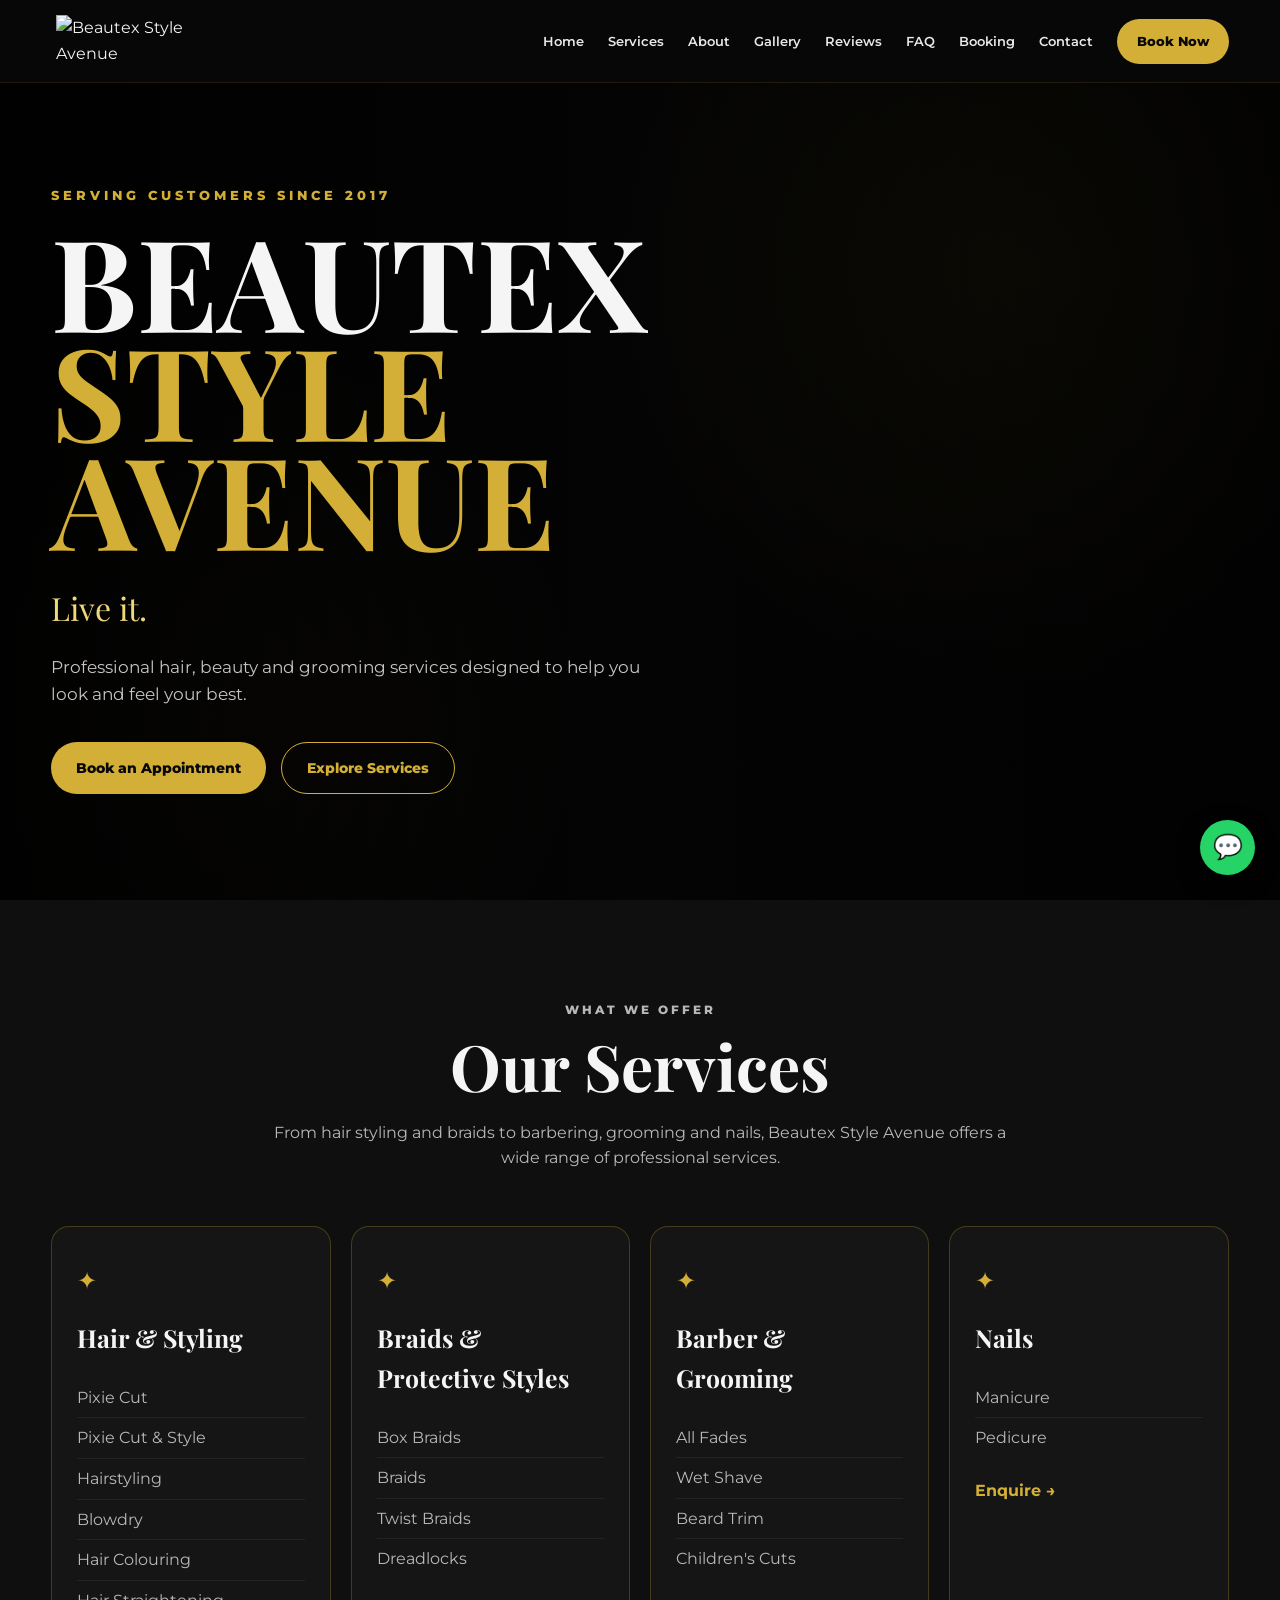
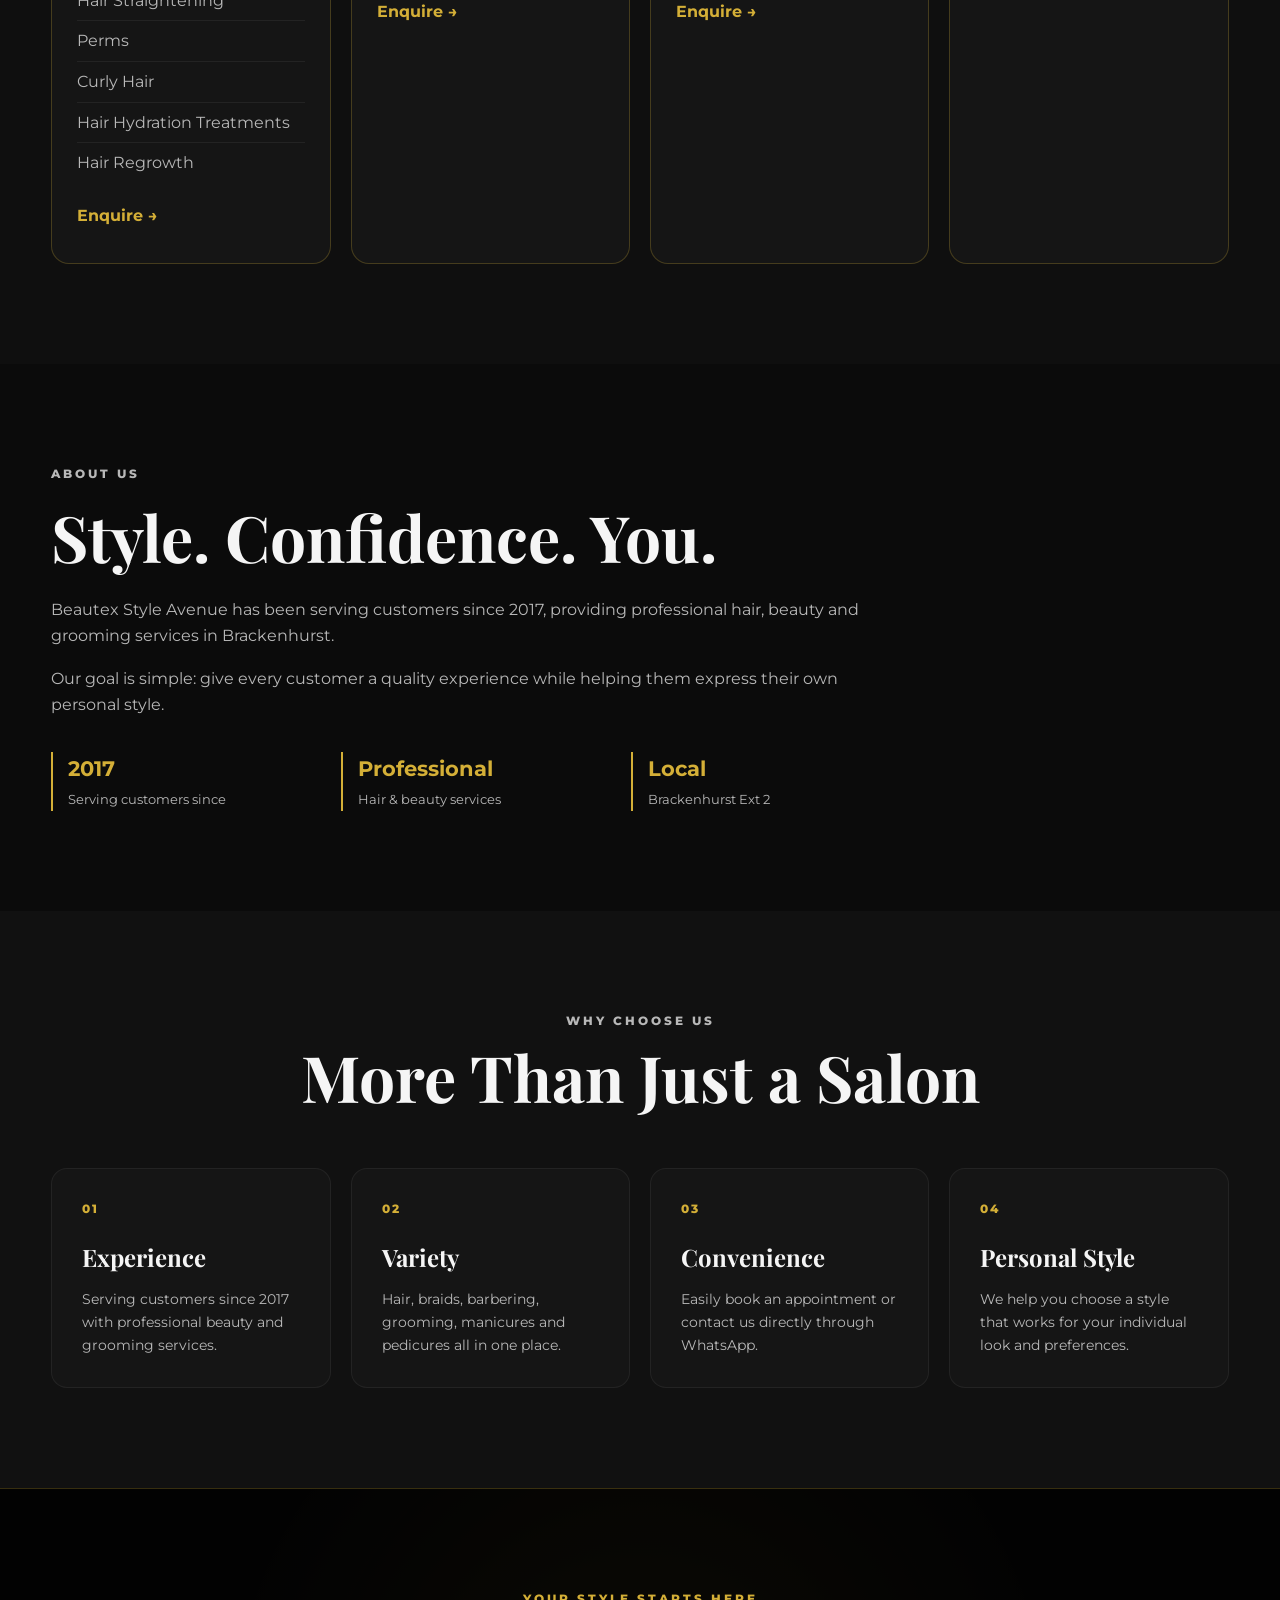
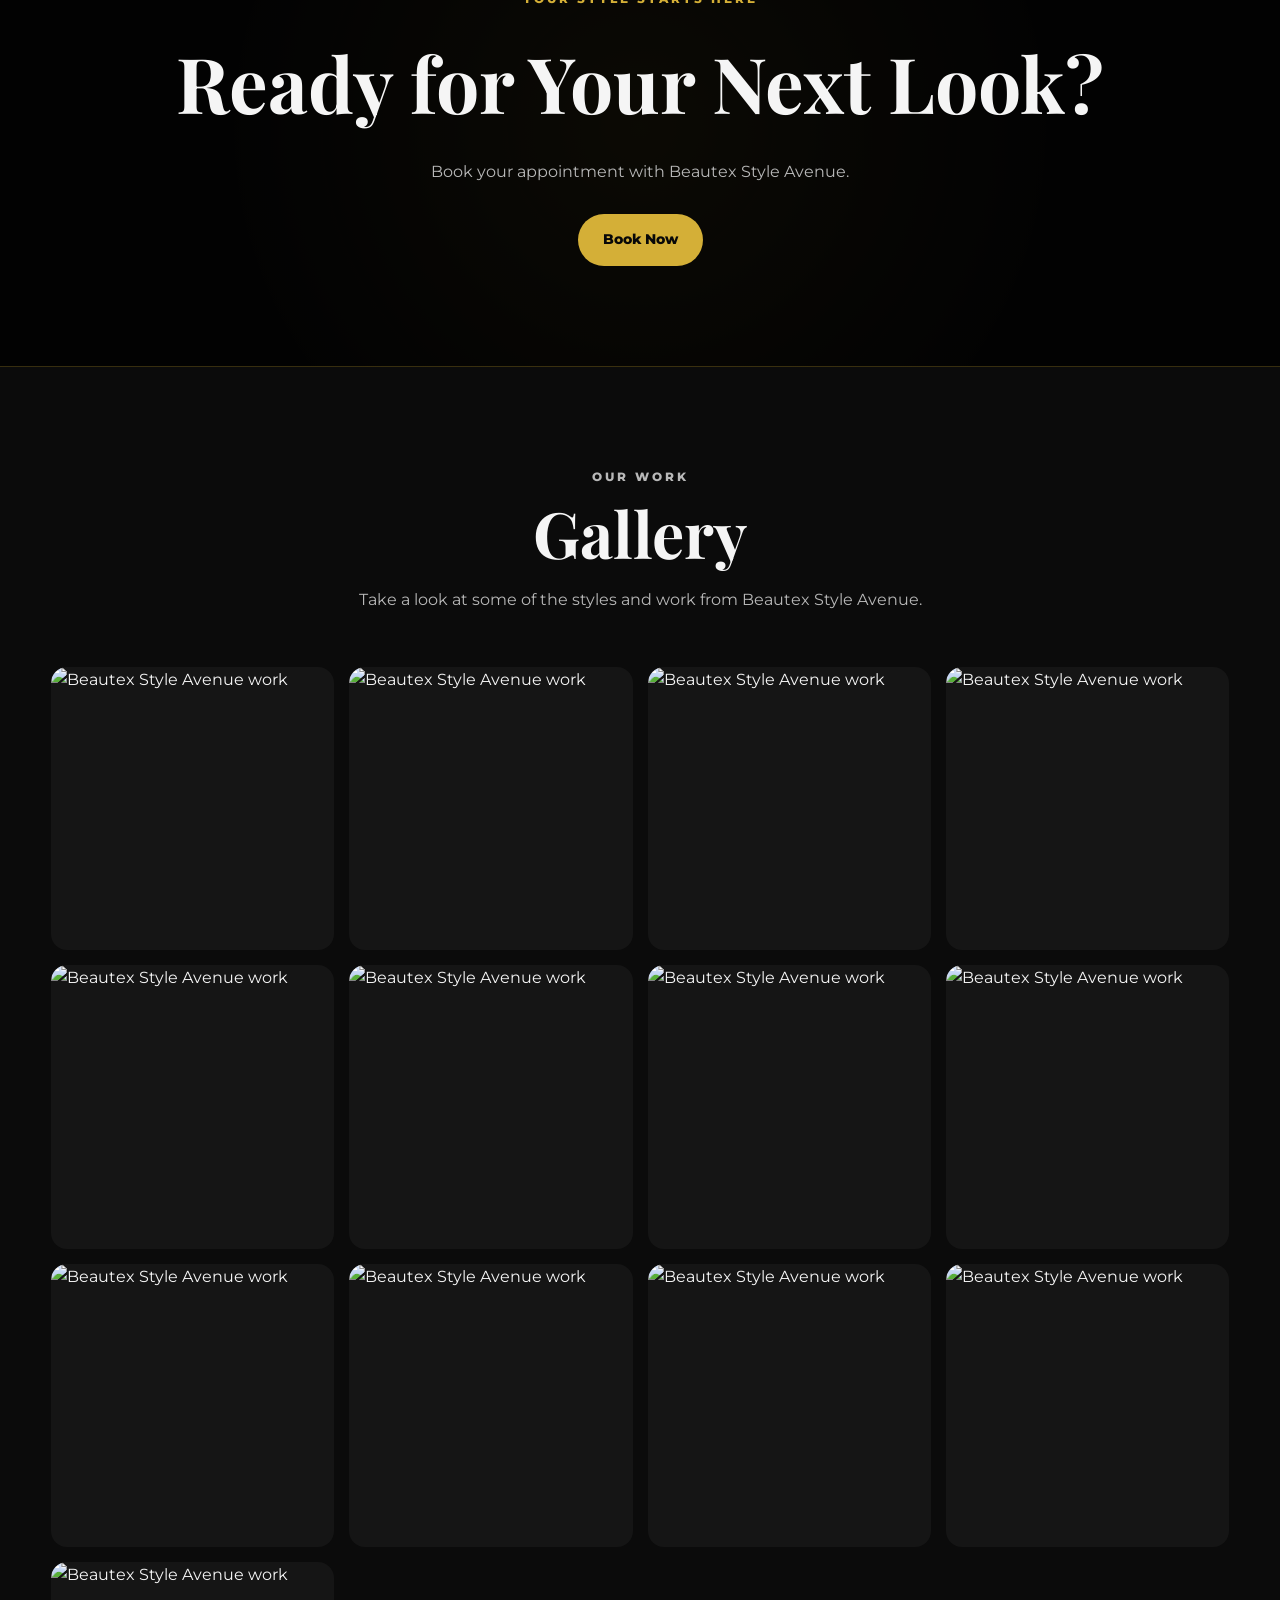
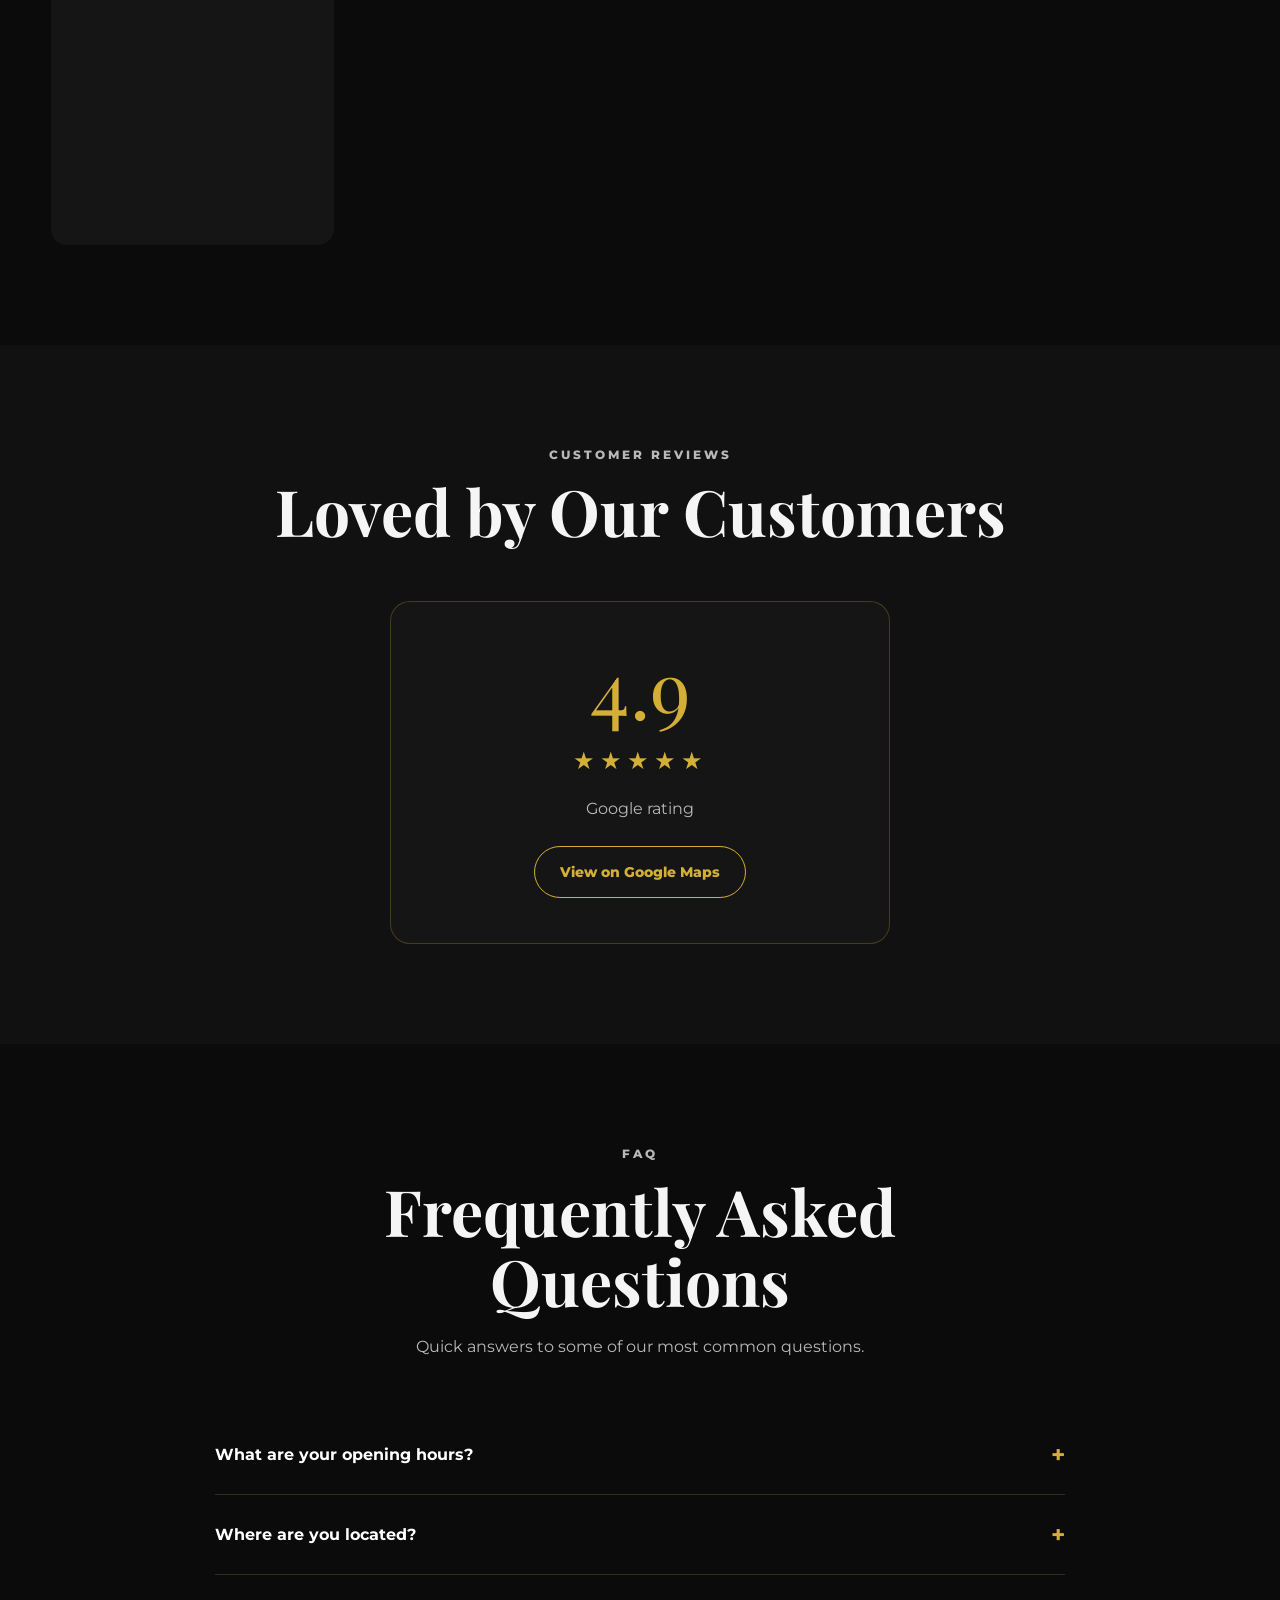
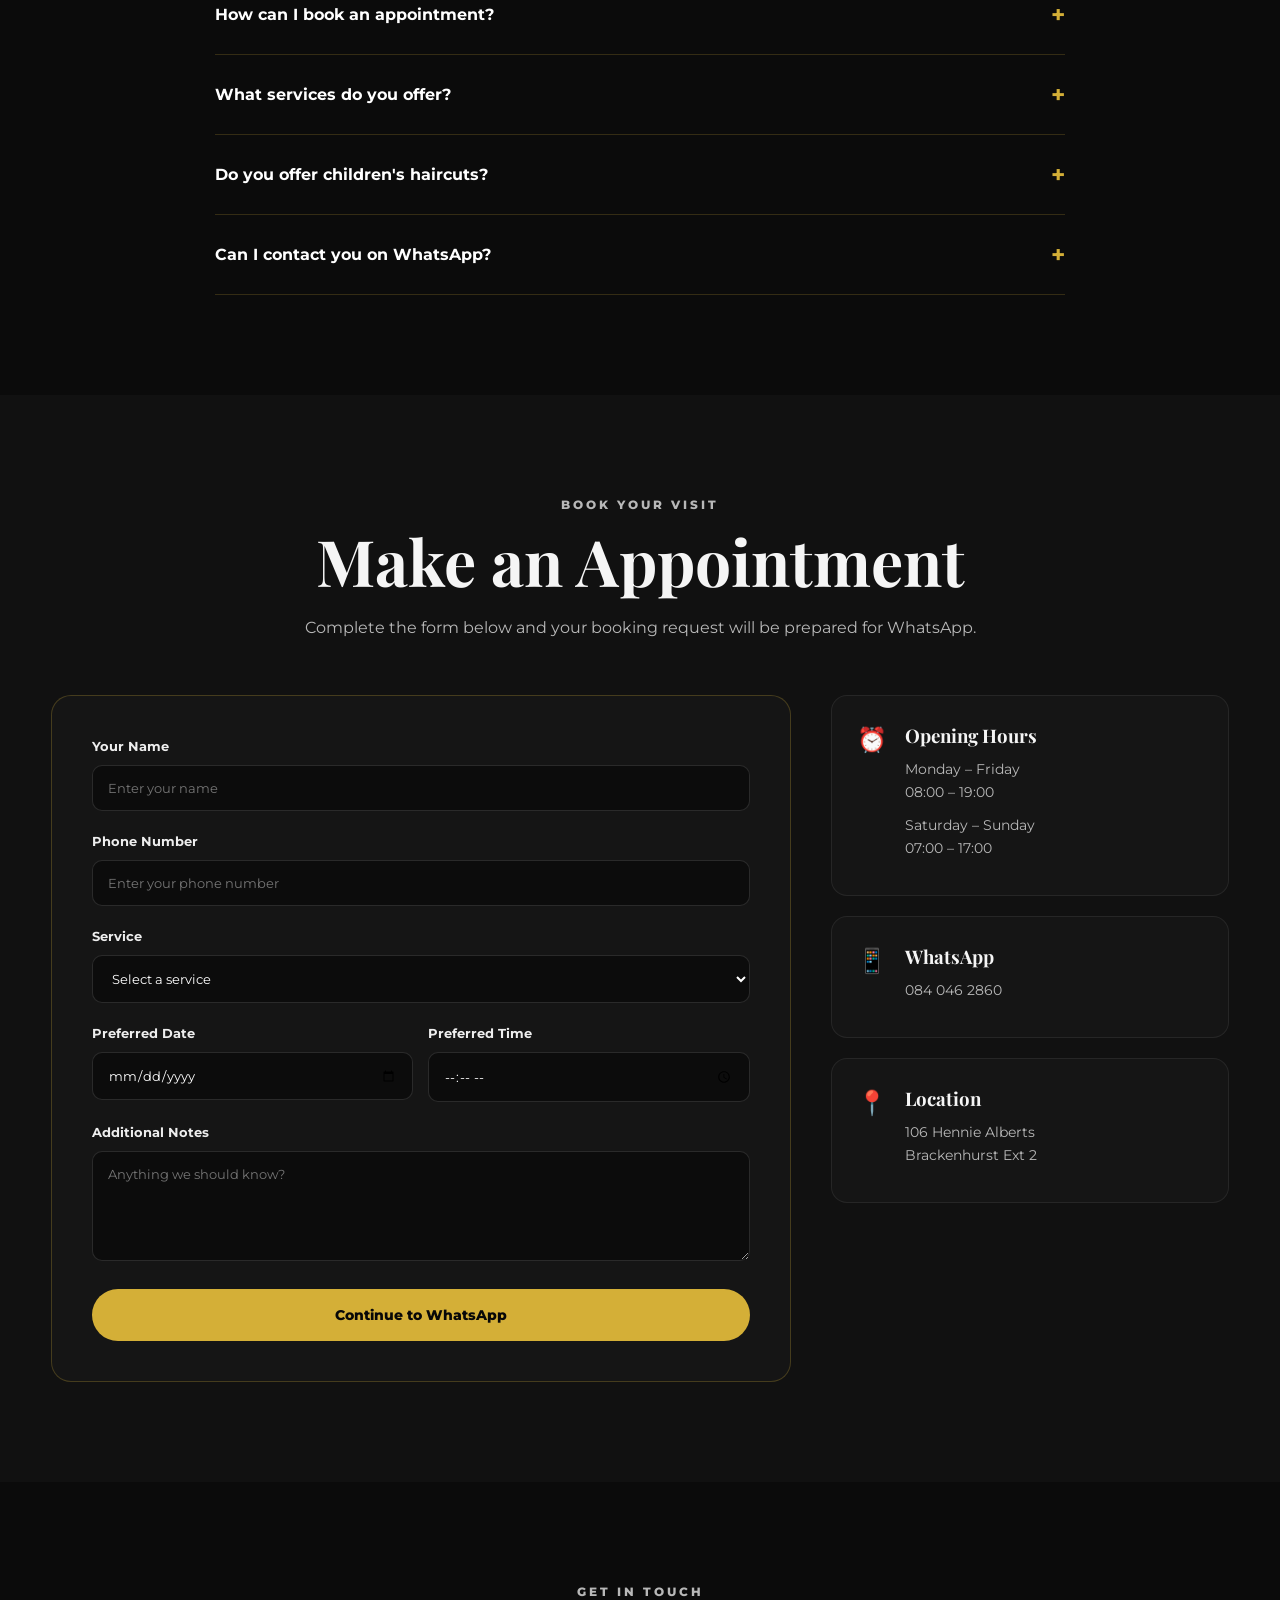
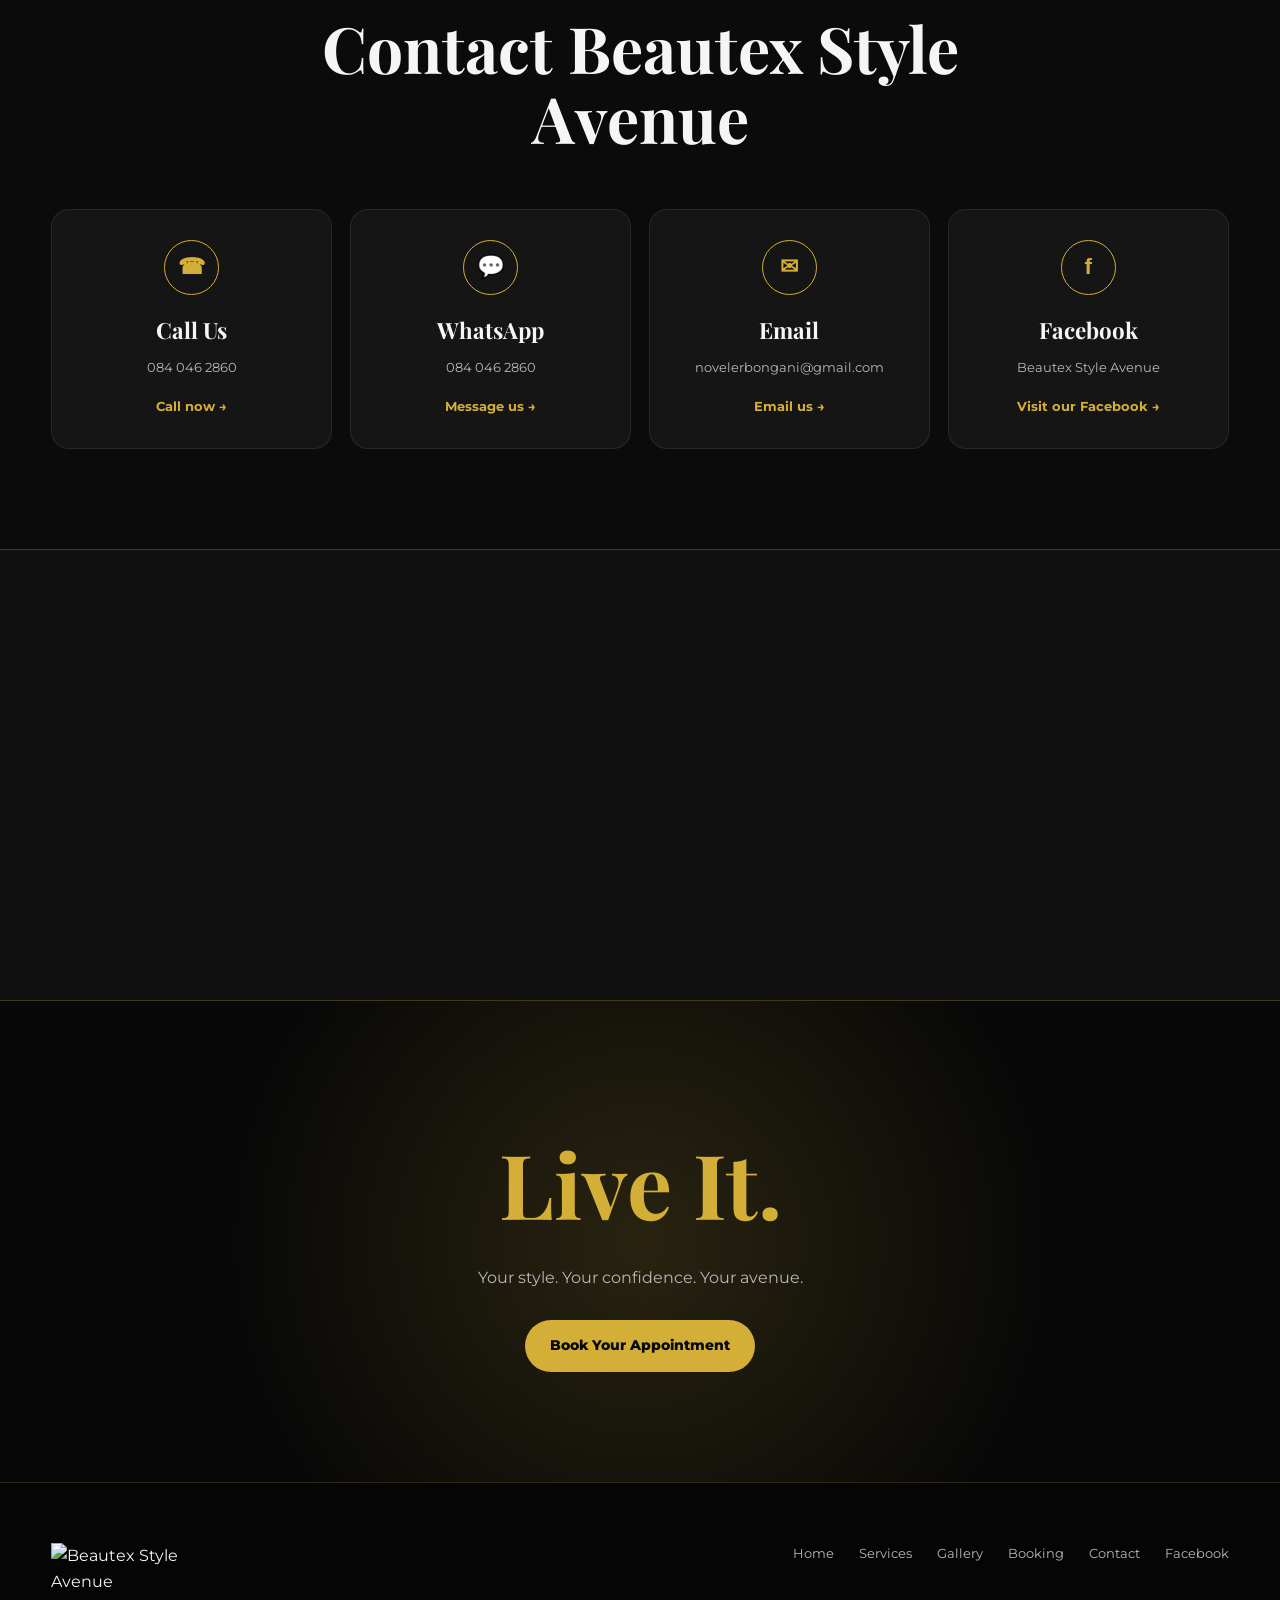
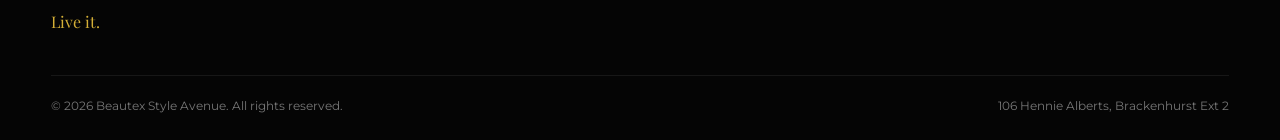
==== index.html @ 73345b30 "Add files via upload" ====
<!DOCTYPE html>
<html lang="en">
<head>
    <meta charset="UTF-8">

    <meta
        name="viewport"
        content="width=device-width, initial-scale=1.0"
    >

    <title>Beautex Style Avenue | Hair, Beauty & Grooming in Brackenhurst</title>

    <meta
        name="description"
        content="Beautex Style Avenue in Brackenhurst Ext 2. Professional hair, beauty and grooming services. Serving customers since 2017."
    >

    <meta
        name="keywords"
        content="Beautex Style Avenue, hair salon Brackenhurst, barber Brackenhurst, hair styling, braids, fades, manicure, pedicure"
    >

    <meta name="author" content="Beautex Style Avenue">
    <meta name="robots" content="index, follow">
    <meta name="theme-color" content="#0b0b0b">

    <!-- Open Graph -->
    <meta property="og:title" content="Beautex Style Avenue">
    <meta
        property="og:description"
        content="Hair, beauty and grooming services in Brackenhurst Ext 2."
    >
    <meta property="og:type" content="website">

    <!-- Favicon -->
    <link
        rel="icon"
        type="image/png"
        href="images/beautexstyleavenue.png"
    >

    <!-- Google Fonts -->
    <link rel="preconnect" href="https://fonts.googleapis.com">
    <link rel="preconnect" href="https://fonts.gstatic.com" crossorigin>

    <link
        href="https://fonts.googleapis.com/css2?family=Montserrat:wght@400;500;600;700;800&family=Playfair+Display:wght@500;600;700&display=swap"
        rel="stylesheet"
    >

    <!-- CSS -->
    <link rel="stylesheet" href="style.css">

    <!-- Business Schema -->
    <script type="application/ld+json">
    {
        "@context": "https://schema.org",
        "@type": "BeautySalon",
        "name": "Beautex Style Avenue",
        "description": "Professional hair, beauty and grooming services.",
        "slogan": "Live it",
        "telephone": "+27840462860",
        "email": "novelerbongani@gmail.com",
        "foundingDate": "2017",
        "address": {
            "@type": "PostalAddress",
            "streetAddress": "106 Hennie Alberts, Brackenhurst Ext 2",
            "addressLocality": "Alberton",
            "addressCountry": "ZA"
        },
        "openingHoursSpecification": [
            {
                "@type": "OpeningHoursSpecification",
                "dayOfWeek": [
                    "Monday",
                    "Tuesday",
                    "Wednesday",
                    "Thursday",
                    "Friday"
                ],
                "opens": "08:00",
                "closes": "19:00"
            },
            {
                "@type": "OpeningHoursSpecification",
                "dayOfWeek": [
                    "Saturday",
                    "Sunday"
                ],
                "opens": "07:00",
                "closes": "17:00"
            }
        ]
    }
    </script>
</head>

<body>

    <!-- ================= HEADER ================= -->

    <header class="header">

        <div class="container nav-container">

            <a href="#home" class="logo">
                <img
                    src="images/beautexstyleavenue.png"
                    alt="Beautex Style Avenue"
                >
            </a>

            <button
                class="menu-toggle"
                id="menuToggle"
                aria-label="Open navigation menu"
            >
                ☰
            </button>

            <nav class="nav" id="navMenu">

                <a href="#home">Home</a>

                <a href="#services">Services</a>

                <a href="#about">About</a>

                <a href="#gallery">Gallery</a>

                <a href="#reviews">Reviews</a>

                <a href="#faq">FAQ</a>

                <a href="#booking">Booking</a>

                <a href="#contact">Contact</a>

                <a href="#booking" class="nav-book">
                    Book Now
                </a>

            </nav>

        </div>

    </header>


    <!-- ================= HERO ================= -->

    <main>

        <section class="hero" id="home">

            <div class="hero-overlay"></div>

            <div class="container hero-content">

                <p class="hero-small">
                    SERVING CUSTOMERS SINCE 2017
                </p>

                <h1>
                    BEAUTEX
                    <span>STYLE AVENUE</span>
                </h1>

                <p class="hero-tagline">
                    Live it.
                </p>

                <p class="hero-description">
                    Professional hair, beauty and grooming services
                    designed to help you look and feel your best.
                </p>

                <div class="hero-buttons">

                    <a href="#booking" class="btn btn-primary">
                        Book an Appointment
                    </a>

                    <a href="#services" class="btn btn-outline">
                        Explore Services
                    </a>

                </div>

            </div>

        </section>


        <!-- ================= SERVICES ================= -->

        <section class="section services-section" id="services">

            <div class="container">

                <div class="section-heading">

                    <p class="section-label">
                        WHAT WE OFFER
                    </p>

                    <h2>
                        Our Services
                    </h2>

                    <p>
                        From hair styling and braids to barbering,
                        grooming and nails, Beautex Style Avenue
                        offers a wide range of professional services.
                    </p>

                </div>


                <div class="services-grid">

                    <article class="service-card">

                        <div class="service-icon">
                            ✦
                        </div>

                        <h3>
                            Hair & Styling
                        </h3>

                        <ul>

                            <li>Pixie Cut</li>
                            <li>Pixie Cut & Style</li>
                            <li>Hairstyling</li>
                            <li>Blowdry</li>
                            <li>Hair Colouring</li>
                            <li>Hair Straightening</li>
                            <li>Perms</li>
                            <li>Curly Hair</li>
                            <li>Hair Hydration Treatments</li>
                            <li>Hair Regrowth</li>

                        </ul>

                        <a href="#booking" class="service-link">
                            Enquire →
                        </a>

                    </article>


                    <article class="service-card">

                        <div class="service-icon">
                            ✦
                        </div>

                        <h3>
                            Braids & Protective Styles
                        </h3>

                        <ul>

                            <li>Box Braids</li>
                            <li>Braids</li>
                            <li>Twist Braids</li>
                            <li>Dreadlocks</li>

                        </ul>

                        <a href="#booking" class="service-link">
                            Enquire →
                        </a>

                    </article>


                    <article class="service-card">

                        <div class="service-icon">
                            ✦
                        </div>

                        <h3>
                            Barber & Grooming
                        </h3>

                        <ul>

                            <li>All Fades</li>
                            <li>Wet Shave</li>
                            <li>Beard Trim</li>
                            <li>Children's Cuts</li>

                        </ul>

                        <a href="#booking" class="service-link">
                            Enquire →
                        </a>

                    </article>


                    <article class="service-card">

                        <div class="service-icon">
                            ✦
                        </div>

                        <h3>
                            Nails
                        </h3>

                        <ul>

                            <li>Manicure</li>
                            <li>Pedicure</li>

                        </ul>

                        <a href="#booking" class="service-link">
                            Enquire →
                        </a>

                    </article>

                </div>

            </div>

        </section>


        <!-- ================= ABOUT ================= -->

        <section class="section about-section" id="about">

            <div class="container about-grid">

                <div class="about-content">

                    <p class="section-label">
                        ABOUT US
                    </p>

                    <h2>
                        Style. Confidence. You.
                    </h2>

                    <p>
                        Beautex Style Avenue has been serving customers
                        since 2017, providing professional hair, beauty
                        and grooming services in Brackenhurst.
                    </p>

                    <p>
                        Our goal is simple: give every customer a
                        quality experience while helping them express
                        their own personal style.
                    </p>

                    <div class="about-points">

                        <div>
                            <strong>2017</strong>
                            <span>Serving customers since</span>
                        </div>

                        <div>
                            <strong>Professional</strong>
                            <span>Hair & beauty services</span>
                        </div>

                        <div>
                            <strong>Local</strong>
                            <span>Brackenhurst Ext 2</span>
                        </div>

                    </div>

                </div>

            </div>

        </section>


        <!-- ================= WHY CHOOSE US ================= -->

        <section class="section why-section">

            <div class="container">

                <div class="section-heading">

                    <p class="section-label">
                        WHY CHOOSE US
                    </p>

                    <h2>
                        More Than Just a Salon
                    </h2>

                </div>


                <div class="why-grid">

                    <div class="why-card">

                        <div class="why-number">
                            01
                        </div>

                        <h3>
                            Experience
                        </h3>

                        <p>
                            Serving customers since 2017 with
                            professional beauty and grooming services.
                        </p>

                    </div>


                    <div class="why-card">

                        <div class="why-number">
                            02
                        </div>

                        <h3>
                            Variety
                        </h3>

                        <p>
                            Hair, braids, barbering, grooming,
                            manicures and pedicures all in one place.
                        </p>

                    </div>


                    <div class="why-card">

                        <div class="why-number">
                            03
                        </div>

                        <h3>
                            Convenience
                        </h3>

                        <p>
                            Easily book an appointment or contact
                            us directly through WhatsApp.
                        </p>

                    </div>


                    <div class="why-card">

                        <div class="why-number">
                            04
                        </div>

                        <h3>
                            Personal Style
                        </h3>

                        <p>
                            We help you choose a style that works
                            for your individual look and preferences.
                        </p>

                    </div>

                </div>

            </div>

        </section>


        <!-- ================= FEATURED CTA ================= -->

        <section class="featured-cta">

            <div class="container">

                <div class="featured-content">

                    <p class="section-label">
                        YOUR STYLE STARTS HERE
                    </p>

                    <h2>
                        Ready for Your Next Look?
                    </h2>

                    <p>
                        Book your appointment with Beautex Style Avenue.
                    </p>

                    <a href="#booking" class="btn btn-primary">
                        Book Now
                    </a>

                </div>

            </div>

        </section>


        <!-- ================= GALLERY ================= -->

        <section class="section gallery-section" id="gallery">

            <div class="container">

                <div class="section-heading">

                    <p class="section-label">
                        OUR WORK
                    </p>

                    <h2>
                        Gallery
                    </h2>

                    <p>
                        Take a look at some of the styles and work
                        from Beautex Style Avenue.
                    </p>

                </div>


                <div class="gallery-grid">

                    <div class="gallery-item">
                        <img src="images/photo 1.jpeg" alt="Beautex Style Avenue work">
                    </div>

                    <div class="gallery-item">
                        <img src="images/photo 2.jpeg" alt="Beautex Style Avenue work">
                    </div>

                    <div class="gallery-item">
                        <img src="images/photo 3.jpeg" alt="Beautex Style Avenue work">
                    </div>

                    <div class="gallery-item">
                        <img src="images/photo 4.jpeg" alt="Beautex Style Avenue work">
                    </div>

                    <div class="gallery-item">
                        <img src="images/photo 5.jpeg" alt="Beautex Style Avenue work">
                    </div>

                    <div class="gallery-item">
                        <img src="images/photo 6.jpeg" alt="Beautex Style Avenue work">
                    </div>

                    <div class="gallery-item">
                        <img src="images/photo 7.jpeg" alt="Beautex Style Avenue work">
                    </div>

                    <div class="gallery-item">
                        <img src="images/photo 8.jpeg" alt="Beautex Style Avenue work">
                    </div>

                    <div class="gallery-item">
                        <img src="images/photo 9.jpeg" alt="Beautex Style Avenue work">
                    </div>

                    <div class="gallery-item">
                        <img src="images/photo 10.jpeg" alt="Beautex Style Avenue work">
                    </div>

                    <div class="gallery-item">
                        <img src="images/photo 11.jpeg" alt="Beautex Style Avenue work">
                    </div>

                    <div class="gallery-item">
                        <img src="images/photo 12.jpeg" alt="Beautex Style Avenue work">
                    </div>

                    <div class="gallery-item">
                        <img src="images/photo 13.jpeg" alt="Beautex Style Avenue work">
                    </div>

                </div>

            </div>

        </section>


        <!-- ================= REVIEWS ================= -->

        <section class="section reviews-section" id="reviews">

            <div class="container">

                <div class="section-heading">

                    <p class="section-label">
                        CUSTOMER REVIEWS
                    </p>

                    <h2>
                        Loved by Our Customers
                    </h2>

                </div>


                <div class="rating-card">

                    <div class="rating-number">
                        4.9
                    </div>

                    <div class="stars">
                        ★★★★★
                    </div>

                    <p>
                        Google rating
                    </p>

                    <a
                        href="https://www.google.com/maps/search/?api=1&query=Beautex+Style+Avenue"
                        target="_blank"
                        rel="noopener noreferrer"
                        class="btn btn-outline"
                    >
                        View on Google Maps
                    </a>

                </div>

            </div>

        </section>


        <!-- ================= FAQ ================= -->

        <section class="section faq-section" id="faq">

            <div class="container">

                <div class="section-heading">

                    <p class="section-label">
                        FAQ
                    </p>

                    <h2>
                        Frequently Asked Questions
                    </h2>

                    <p>
                        Quick answers to some of our most common questions.
                    </p>

                </div>


                <div class="faq-container">


                    <div class="faq-item">

                        <button class="faq-question">

                            <span>
                                What are your opening hours?
                            </span>

                            <span class="faq-icon">
                                +
                            </span>

                        </button>

                        <div class="faq-answer">

                            <p>
                                We are open Monday to Friday from
                                08:00 to 19:00 and weekends from
                                07:00 to 17:00.
                            </p>

                        </div>

                    </div>


                    <div class="faq-item">

                        <button class="faq-question">

                            <span>
                                Where are you located?
                            </span>

                            <span class="faq-icon">
                                +
                            </span>

                        </button>

                        <div class="faq-answer">

                            <p>
                                We are located at 106 Hennie Alberts,
                                Brackenhurst Ext 2.
                            </p>

                        </div>

                    </div>


                    <div class="faq-item">

                        <button class="faq-question">

                            <span>
                                How can I book an appointment?
                            </span>

                            <span class="faq-icon">
                                +
                            </span>

                        </button>

                        <div class="faq-answer">

                            <p>
                                You can use our online booking form,
                                contact us on WhatsApp, or call us directly.
                            </p>

                        </div>

                    </div>


                    <div class="faq-item">

                        <button class="faq-question">

                            <span>
                                What services do you offer?
                            </span>

                            <span class="faq-icon">
                                +
                            </span>

                        </button>

                        <div class="faq-answer">

                            <p>
                                We offer hair styling, colouring,
                                braids, dreadlocks, barber services,
                                grooming, manicures and pedicures.
                            </p>

                        </div>

                    </div>


                    <div class="faq-item">

                        <button class="faq-question">

                            <span>
                                Do you offer children's haircuts?
                            </span>

                            <span class="faq-icon">
                                +
                            </span>

                        </button>

                        <div class="faq-answer">

                            <p>
                                Yes. Children's cuts are available.
                            </p>

                        </div>

                    </div>


                    <div class="faq-item">

                        <button class="faq-question">

                            <span>
                                Can I contact you on WhatsApp?
                            </span>

                            <span class="faq-icon">
                                +
                            </span>

                        </button>

                        <div class="faq-answer">

                            <p>
                                Yes. You can contact Beautex Style Avenue
                                directly on WhatsApp using the booking
                                buttons on this website.
                            </p>

                        </div>

                    </div>

                </div>

            </div>

        </section>


        <!-- ================= BOOKING ================= -->

        <section class="section booking-section" id="booking">

            <div class="container">

                <div class="section-heading">

                    <p class="section-label">
                        BOOK YOUR VISIT
                    </p>

                    <h2>
                        Make an Appointment
                    </h2>

                    <p>
                        Complete the form below and your booking request
                        will be prepared for WhatsApp.
                    </p>

                </div>


                <div class="booking-wrapper">

                    <form id="bookingForm" class="booking-form">

                        <div class="form-group">

                            <label for="name">
                                Your Name
                            </label>

                            <input
                                type="text"
                                id="name"
                                name="name"
                                placeholder="Enter your name"
                                required
                            >

                        </div>


                        <div class="form-group">

                            <label for="phone">
                                Phone Number
                            </label>

                            <input
                                type="tel"
                                id="phone"
                                name="phone"
                                placeholder="Enter your phone number"
                                required
                            >

                        </div>


                        <div class="form-group">

                            <label for="service">
                                Service
                            </label>

                            <select
                                id="service"
                                name="service"
                                required
                            >

                                <option value="">
                                    Select a service
                                </option>

                                <option value="Pixie Cut">
                                    Pixie Cut
                                </option>

                                <option value="Pixie Cut & Style">
                                    Pixie Cut & Style
                                </option>

                                <option value="Hairstyling">
                                    Hairstyling
                                </option>

                                <option value="Blowdry">
                                    Blowdry
                                </option>

                                <option value="Hair Colouring">
                                    Hair Colouring
                                </option>

                                <option value="Hair Straightening">
                                    Hair Straightening
                                </option>

                                <option value="Perms">
                                    Perms
                                </option>

                                <option value="Curly Hair">
                                    Curly Hair
                                </option>

                                <option value="Hair Hydration Treatments">
                                    Hair Hydration Treatments
                                </option>

                                <option value="Hair Regrowth">
                                    Hair Regrowth
                                </option>

                                <option value="Box Braids">
                                    Box Braids
                                </option>

                                <option value="Braids">
                                    Braids
                                </option>

                                <option value="Twist Braids">
                                    Twist Braids
                                </option>

                                <option value="Dreadlocks">
                                    Dreadlocks
                                </option>

                                <option value="All Fades">
                                    All Fades
                                </option>

                                <option value="Wet Shave">
                                    Wet Shave
                                </option>

                                <option value="Beard Trim">
                                    Beard Trim
                                </option>

                                <option value="Children's Cuts">
                                    Children's Cuts
                                </option>

                                <option value="Manicure">
                                    Manicure
                                </option>

                                <option value="Pedicure">
                                    Pedicure
                                </option>

                            </select>

                        </div>


                        <div class="form-row">

                            <div class="form-group">

                                <label for="date">
                                    Preferred Date
                                </label>

                                <input
                                    type="date"
                                    id="date"
                                    name="date"
                                    required
                                >

                            </div>


                            <div class="form-group">

                                <label for="time">
                                    Preferred Time
                                </label>

                                <input
                                    type="time"
                                    id="time"
                                    name="time"
                                    required
                                >

                            </div>

                        </div>


                        <div class="form-group">

                            <label for="message">
                                Additional Notes
                            </label>

                            <textarea
                                id="message"
                                name="message"
                                rows="5"
                                placeholder="Anything we should know?"
                            ></textarea>

                        </div>


                        <button
                            type="submit"
                            class="btn btn-primary booking-submit"
                        >
                            Continue to WhatsApp
                        </button>

                    </form>


                    <div class="booking-info">

                        <div class="booking-info-item">

                            <span class="info-icon">
                                ⏰
                            </span>

                            <div>

                                <h3>
                                    Opening Hours
                                </h3>

                                <p>
                                    Monday – Friday<br>
                                    08:00 – 19:00
                                </p>

                                <p>
                                    Saturday – Sunday<br>
                                    07:00 – 17:00
                                </p>

                            </div>

                        </div>


                        <div class="booking-info-item">

                            <span class="info-icon">
                                📱
                            </span>

                            <div>

                                <h3>
                                    WhatsApp
                                </h3>

                                <p>
                                    084 046 2860
                                </p>

                            </div>

                        </div>


                        <div class="booking-info-item">

                            <span class="info-icon">
                                📍
                            </span>

                            <div>

                                <h3>
                                    Location
                                </h3>

                                <p>
                                    106 Hennie Alberts<br>
                                    Brackenhurst Ext 2
                                </p>

                            </div>

                        </div>

                    </div>

                </div>

            </div>

        </section>


        <!-- ================= CONTACT ================= -->

        <section class="section contact-section" id="contact">

            <div class="container">

                <div class="section-heading">

                    <p class="section-label">
                        GET IN TOUCH
                    </p>

                    <h2>
                        Contact Beautex Style Avenue
                    </h2>

                </div>


                <div class="contact-grid">


                    <!-- Phone -->

                    <a
                        href="tel:+27840462860"
                        class="contact-card"
                    >

                        <div class="contact-icon">
                            ☎
                        </div>

                        <h3>
                            Call Us
                        </h3>

                        <p>
                            084 046 2860
                        </p>

                        <span>
                            Call now →
                        </span>

                    </a>


                    <!-- WhatsApp -->

                    <a
                        href="https://wa.me/27840462860"
                        target="_blank"
                        rel="noopener noreferrer"
                        class="contact-card"
                    >

                        <div class="contact-icon">
                            💬
                        </div>

                        <h3>
                            WhatsApp
                        </h3>

                        <p>
                            084 046 2860
                        </p>

                        <span>
                            Message us →
                        </span>

                    </a>


                    <!-- Email -->

                    <a
                        href="mailto:novelerbongani@gmail.com"
                        class="contact-card"
                    >

                        <div class="contact-icon">
                            ✉
                        </div>

                        <h3>
                            Email
                        </h3>

                        <p>
                            novelerbongani@gmail.com
                        </p>

                        <span>
                            Email us →
                        </span>

                    </a>


                    <!-- Facebook -->

                    <a
                        href="https://web.facebook.com/p/Beautex-style-avenue-100032848765828/?_rdc=1&_rdr#"
                        target="_blank"
                        rel="noopener noreferrer"
                        class="contact-card facebook-card"
                    >

                        <div class="contact-icon">
                            f
                        </div>

                        <h3>
                            Facebook
                        </h3>

                        <p>
                            Beautex Style Avenue
                        </p>

                        <span>
                            Visit our Facebook →
                        </span>

                    </a>

                </div>

            </div>

        </section>


        <!-- ================= MAP ================= -->

        <section class="map-section">

            <div class="map-container">

                <iframe
                    src="https://www.google.com/maps?q=106+Hennie+Alberts,+Brackenhurst+Ext+2,+Alberton,+South+Africa&output=embed"
                    width="100%"
                    height="450"
                    style="border:0;"
                    allowfullscreen=""
                    loading="lazy"
                    referrerpolicy="no-referrer-when-downgrade"
                ></iframe>

            </div>

        </section>


        <!-- ================= FINAL CTA ================= -->

        <section class="final-cta">

            <div class="container">

                <div class="final-cta-content">

                    <h2>
                        Live It.
                    </h2>

                    <p>
                        Your style. Your confidence. Your avenue.
                    </p>

                    <a
                        href="#booking"
                        class="btn btn-primary"
                    >
                        Book Your Appointment
                    </a>

                </div>

            </div>

        </section>

    </main>


    <!-- ================= GALLERY LIGHTBOX ================= -->

    <div
        class="lightbox"
        id="lightbox"
        aria-hidden="true"
    >

        <button
            class="lightbox-close"
            id="lightboxClose"
            aria-label="Close image"
        >
            ×
        </button>

        <button
            class="lightbox-prev"
            id="lightboxPrev"
            aria-label="Previous image"
        >
            ‹
        </button>

        <img
            id="lightboxImage"
            src=""
            alt="Beautex Style Avenue gallery image"
        >

        <button
            class="lightbox-next"
            id="lightboxNext"
            aria-label="Next image"
        >
            ›
        </button>

    </div>


    <!-- ================= BACK TO TOP ================= -->

    <button
        id="backToTop"
        class="back-to-top"
        aria-label="Back to top"
    >
        ↑
    </button>


    <!-- ================= FLOATING WHATSAPP ================= -->

    <a
        href="https://wa.me/27840462860"
        class="floating-whatsapp"
        target="_blank"
        rel="noopener noreferrer"
        aria-label="Contact Beautex Style Avenue on WhatsApp"
    >
        💬
    </a>


    <!-- ================= FOOTER ================= -->

    <footer class="footer">

        <div class="container footer-content">

            <div class="footer-brand">

                <img
                    src="images/beautexstyleavenue.png"
                    alt="Beautex Style Avenue"
                    class="footer-logo"
                >

                <span>
                    Live it.
                </span>

            </div>


            <div class="footer-links">

                <a href="#home">
                    Home
                </a>

                <a href="#services">
                    Services
                </a>

                <a href="#gallery">
                    Gallery
                </a>

                <a href="#booking">
                    Booking
                </a>

                <a href="#contact">
                    Contact
                </a>

                <a
                    href="https://web.facebook.com/p/Beautex-style-avenue-100032848765828/?_rdc=1&_rdr#"
                    target="_blank"
                    rel="noopener noreferrer"
                >
                    Facebook
                </a>

            </div>


            <div class="footer-bottom">

                <p>
                    © 2026 Beautex Style Avenue. All rights reserved.
                </p>

                <p>
                    106 Hennie Alberts, Brackenhurst Ext 2
                </p>

            </div>

        </div>

    </footer>


    <!-- JavaScript -->
    <script src="script.js"></script>

</body>
</html>
---- style.css ----
@import url('https://fonts.googleapis.com/css2?family=Montserrat:wght@400;500;600;700;800&family=Playfair+Display:wght@500;600;700&display=swap');


/* =========================
   RESET
========================= */

* {
    margin: 0;
    padding: 0;
    box-sizing: border-box;
}

html {
    scroll-behavior: smooth;
}

body {
    font-family: "Montserrat", sans-serif;
    background: #0b0b0b;
    color: #f5f5f5;
    line-height: 1.6;
}

img {
    max-width: 100%;
    display: block;
}

a {
    text-decoration: none;
    color: inherit;
}

button,
input,
textarea,
select {
    font-family: inherit;
}


/* =========================
   VARIABLES
========================= */

:root {
    --black: #0b0b0b;
    --black-soft: #121212;
    --black-light: #181818;
    --gold: #d4af37;
    --gold-light: #f0d77a;
    --white: #ffffff;
    --gray: #b8b8b8;
    --border: rgba(212, 175, 55, 0.25);
    --container: 1200px;
}


/* =========================
   GENERAL
========================= */

.container {
    width: min(92%, var(--container));
    margin: 0 auto;
}

.section {
    padding: 100px 0;
}

.section-heading {
    text-align: center;
    max-width: 760px;
    margin: 0 auto 55px;
}

.section-label {
    color: var(--gold);
    font-size: 0.75rem;
    font-weight: 800;
    letter-spacing: 3px;
    text-transform: uppercase;
    margin-bottom: 12px;
}

.section-heading h2 {
    font-family: "Playfair Display", serif;
    font-size: clamp(2.3rem, 5vw, 4rem);
    line-height: 1.1;
    margin-bottom: 18px;
}

.section-heading p {
    color: var(--gray);
}


/* =========================
   HEADER
========================= */

.header {
    position: fixed;
    top: 0;
    left: 0;
    width: 100%;
    z-index: 1000;
    background: rgba(8, 8, 8, 0.94);
    backdrop-filter: blur(12px);
    border-bottom: 1px solid rgba(212, 175, 55, 0.12);
}

.nav-container {
    min-height: 82px;
    display: flex;
    align-items: center;
    justify-content: space-between;
    gap: 30px;
}


/* =========================
   LOGO
========================= */

.logo {
    display: flex;
    align-items: center;
    justify-content: center;
    width: 155px;
    height: 65px;
    flex-shrink: 0;
}

.logo img {
    width: 145px;
    max-height: 58px;
    height: auto;
    object-fit: contain;
}


/* =========================
   NAVIGATION
========================= */

.nav {
    display: flex;
    align-items: center;
    gap: 24px;
}

.nav a {
    color: #e8e8e8;
    font-size: 0.82rem;
    font-weight: 600;
    transition: 0.3s ease;
}

.nav a:hover {
    color: var(--gold);
}

.nav-book {
    background: var(--gold);
    color: #080808 !important;
    padding: 12px 20px;
    border-radius: 30px;
    font-weight: 800 !important;
}

.nav-book:hover {
    background: var(--gold-light);
    transform: translateY(-2px);
}


/* =========================
   MOBILE MENU BUTTON
========================= */

.menu-toggle {
    display: none;
    background: transparent;
    border: none;
    color: var(--gold);
    font-size: 2rem;
    cursor: pointer;
}


/* =========================
   HERO
========================= */

.hero {
    min-height: 100vh;
    display: flex;
    align-items: center;
    position: relative;
    overflow: hidden;
    background:
        radial-gradient(circle at 80% 30%, rgba(212, 175, 55, 0.13), transparent 35%),
        radial-gradient(circle at 15% 80%, rgba(212, 175, 55, 0.07), transparent 30%),
        #080808;
}

.hero-overlay {
    position: absolute;
    inset: 0;
    background: linear-gradient(
        90deg,
        rgba(0, 0, 0, 0.9),
        rgba(0, 0, 0, 0.55),
        rgba(0, 0, 0, 0.8)
    );
}

.hero-content {
    position: relative;
    z-index: 2;
    padding-top: 80px;
}

.hero-small {
    color: var(--gold);
    font-size: 0.8rem;
    font-weight: 800;
    letter-spacing: 4px;
    margin-bottom: 20px;
}

.hero h1 {
    font-family: "Playfair Display", serif;
    font-size: clamp(4rem, 10vw, 8rem);
    line-height: 0.85;
    max-width: 900px;
}

.hero h1 span {
    display: block;
    color: var(--gold);
}

.hero-tagline {
    margin-top: 30px;
    font-family: "Playfair Display", serif;
    font-size: 2rem;
    color: var(--gold-light);
}

.hero-description {
    max-width: 600px;
    color: #c5c5c5;
    margin: 20px 0 35px;
    font-size: 1.05rem;
}

.hero-buttons {
    display: flex;
    gap: 15px;
    flex-wrap: wrap;
}


/* =========================
   BUTTONS
========================= */

.btn {
    display: inline-flex;
    align-items: center;
    justify-content: center;
    min-height: 52px;
    padding: 0 25px;
    border-radius: 30px;
    font-size: 0.85rem;
    font-weight: 800;
    transition: 0.3s ease;
}

.btn-primary {
    background: var(--gold);
    color: #080808;
}

.btn-primary:hover {
    background: var(--gold-light);
    transform: translateY(-3px);
    box-shadow: 0 10px 30px rgba(212, 175, 55, 0.18);
}

.btn-outline {
    border: 1px solid var(--gold);
    color: var(--gold);
}

.btn-outline:hover {
    background: var(--gold);
    color: #080808;
}


/* =========================
   SERVICES
========================= */

.services-section {
    background: #0f0f0f;
}

.services-grid {
    display: grid;
    grid-template-columns: repeat(4, 1fr);
    gap: 20px;
}

.service-card {
    background: #151515;
    border: 1px solid var(--border);
    padding: 35px 25px;
    border-radius: 18px;
    transition: 0.3s ease;
}

.service-card:hover {
    transform: translateY(-8px);
    border-color: var(--gold);
}

.service-icon {
    color: var(--gold);
    font-size: 1.5rem;
    margin-bottom: 18px;
}

.service-card h3 {
    font-family: "Playfair Display", serif;
    font-size: 1.55rem;
    margin-bottom: 20px;
}

.service-card ul {
    list-style: none;
    color: var(--gray);
}

.service-card li {
    padding: 7px 0;
    border-bottom: 1px solid rgba(255,255,255,0.06);
}

.service-card li:last-child {
    border-bottom: none;
}

.service-link {
    display: inline-block;
    color: var(--gold);
    margin-top: 20px;
    font-weight: 700;
}


/* =========================
   ABOUT
========================= */

.about-section {
    background: #0b0b0b;
}

.about-grid {
    display: grid;
    grid-template-columns: 1fr;
}

.about-content {
    max-width: 850px;
}

.about-content h2 {
    font-family: "Playfair Display", serif;
    font-size: clamp(2.5rem, 5vw, 4.5rem);
    line-height: 1.1;
    margin-bottom: 25px;
}

.about-content p {
    color: var(--gray);
    margin-bottom: 18px;
}

.about-points {
    display: grid;
    grid-template-columns: repeat(3, 1fr);
    gap: 20px;
    margin-top: 35px;
}

.about-points div {
    border-left: 2px solid var(--gold);
    padding-left: 15px;
}

.about-points strong {
    display: block;
    color: var(--gold);
    font-size: 1.3rem;
}

.about-points span {
    color: var(--gray);
    font-size: 0.8rem;
}


/* =========================
   WHY CHOOSE US
========================= */

.why-section {
    background: #111111;
}

.why-grid {
    display: grid;
    grid-template-columns: repeat(4, 1fr);
    gap: 20px;
}

.why-card {
    background: #151515;
    padding: 30px;
    border-radius: 16px;
    border: 1px solid rgba(255,255,255,0.06);
}

.why-number {
    color: var(--gold);
    font-size: 0.75rem;
    font-weight: 800;
    letter-spacing: 2px;
    margin-bottom: 20px;
}

.why-card h3 {
    font-family: "Playfair Display", serif;
    font-size: 1.5rem;
    margin-bottom: 12px;
}

.why-card p {
    color: var(--gray);
    font-size: 0.9rem;
}


/* =========================
   FEATURED CTA
========================= */

.featured-cta {
    padding: 100px 0;
    background:
        linear-gradient(
            rgba(0,0,0,0.78),
            rgba(0,0,0,0.78)
        ),
        radial-gradient(
            circle at center,
            rgba(212,175,55,0.2),
            transparent 60%
        );
    border-top: 1px solid var(--border);
    border-bottom: 1px solid var(--border);
}

.featured-content {
    text-align: center;
}

.featured-content h2 {
    font-family: "Playfair Display", serif;
    font-size: clamp(2.5rem, 6vw, 5rem);
    margin-bottom: 15px;
}

.featured-content p:not(.section-label) {
    color: var(--gray);
    margin-bottom: 30px;
}


/* =========================
   GALLERY
========================= */

.gallery-section {
    background: #0b0b0b;
}

.gallery-grid {
    display: grid;
    grid-template-columns: repeat(4, 1fr);
    gap: 15px;
}

.gallery-item {
    position: relative;
    overflow: hidden;
    border-radius: 16px;
    aspect-ratio: 1 / 1;
    cursor: pointer;
    background: #151515;
}

.gallery-item img {
    width: 100%;
    height: 100%;
    object-fit: cover;
    transition: transform 0.5s ease;
}

.gallery-item:hover img {
    transform: scale(1.08);
}


/* =========================
   REVIEWS
========================= */

.reviews-section {
    background: #111111;
}

.rating-card {
    max-width: 500px;
    margin: 0 auto;
    padding: 45px;
    text-align: center;
    background: #151515;
    border: 1px solid var(--border);
    border-radius: 20px;
}

.rating-number {
    font-family: "Playfair Display", serif;
    color: var(--gold);
    font-size: 5rem;
    line-height: 1;
}

.stars {
    color: var(--gold);
    font-size: 1.5rem;
    letter-spacing: 5px;
    margin: 15px 0;
}

.rating-card p {
    color: var(--gray);
    margin-bottom: 25px;
}


/* =========================
   FAQ
========================= */

.faq-section {
    background: #0b0b0b;
}

.faq-container {
    max-width: 850px;
    margin: 0 auto;
}

.faq-item {
    border-bottom: 1px solid rgba(212,175,55,0.2);
}

.faq-question {
    width: 100%;
    background: transparent;
    border: none;
    color: white;
    padding: 25px 0;
    display: flex;
    justify-content: space-between;
    align-items: center;
    text-align: left;
    font-size: 1rem;
    font-weight: 700;
    cursor: pointer;
}

.faq-icon {
    color: var(--gold);
    font-size: 1.5rem;
    transition: transform 0.3s ease;
}

.faq-answer {
    max-height: 0;
    overflow: hidden;
    transition: max-height 0.35s ease;
}

.faq-answer p {
    color: var(--gray);
    padding-bottom: 25px;
}

.faq-item.active .faq-icon {
    transform: rotate(45deg);
}


/* =========================
   BOOKING
========================= */

.booking-section {
    background: #111111;
}

.booking-wrapper {
    display: grid;
    grid-template-columns: 1.3fr 0.7fr;
    gap: 40px;
    align-items: start;
}

.booking-form {
    background: #151515;
    padding: 40px;
    border: 1px solid var(--border);
    border-radius: 20px;
}

.form-group {
    margin-bottom: 20px;
}

.form-group label {
    display: block;
    color: #eeeeee;
    font-size: 0.82rem;
    font-weight: 700;
    margin-bottom: 8px;
}

.form-group input,
.form-group select,
.form-group textarea {
    width: 100%;
    background: #0c0c0c;
    border: 1px solid rgba(255,255,255,0.12);
    border-radius: 10px;
    padding: 14px 15px;
    color: white;
    outline: none;
    transition: 0.3s ease;
}

.form-group input:focus,
.form-group select:focus,
.form-group textarea:focus {
    border-color: var(--gold);
}

.form-group textarea {
    resize: vertical;
}

.form-row {
    display: grid;
    grid-template-columns: 1fr 1fr;
    gap: 15px;
}

.booking-submit {
    width: 100%;
    border: none;
    cursor: pointer;
}

.booking-info {
    display: flex;
    flex-direction: column;
    gap: 20px;
}

.booking-info-item {
    display: flex;
    gap: 18px;
    background: #151515;
    border: 1px solid rgba(255,255,255,0.07);
    border-radius: 16px;
    padding: 25px;
}

.info-icon {
    font-size: 1.5rem;
    color: var(--gold);
}

.booking-info-item h3 {
    font-family: "Playfair Display", serif;
    margin-bottom: 7px;
}

.booking-info-item p {
    color: var(--gray);
    font-size: 0.9rem;
    margin-bottom: 10px;
}


/* =========================
   CONTACT
========================= */

.contact-section {
    background: #0b0b0b;
}

.contact-grid {
    display: grid;
    grid-template-columns: repeat(4, 1fr);
    gap: 18px;
}

.contact-card {
    background: #151515;
    border: 1px solid rgba(255,255,255,0.08);
    border-radius: 18px;
    padding: 30px 20px;
    text-align: center;
    transition: 0.3s ease;
}

.contact-card:hover {
    transform: translateY(-6px);
    border-color: var(--gold);
}

.contact-icon {
    width: 55px;
    height: 55px;
    margin: 0 auto 18px;
    display: flex;
    align-items: center;
    justify-content: center;
    border: 1px solid var(--gold);
    border-radius: 50%;
    color: var(--gold);
    font-size: 1.4rem;
    font-weight: 800;
}

.contact-card h3 {
    font-family: "Playfair Display", serif;
    font-size: 1.4rem;
    margin-bottom: 8px;
}

.contact-card p {
    color: var(--gray);
    font-size: 0.82rem;
    min-height: 25px;
}

.contact-card span {
    display: inline-block;
    color: var(--gold);
    margin-top: 15px;
    font-size: 0.8rem;
    font-weight: 700;
}

.facebook-card .contact-icon {
    font-family: Arial, sans-serif;
}


/* =========================
   MAP
========================= */

.map-section {
    background: #111111;
}

.map-container {
    width: 100%;
    border-top: 1px solid var(--border);
    border-bottom: 1px solid var(--border);
}

.map-container iframe {
    display: block;
    filter: grayscale(100%) contrast(1.05);
}


/* =========================
   FINAL CTA
========================= */

.final-cta {
    padding: 110px 0;
    background:
        radial-gradient(
            circle at center,
            rgba(212,175,55,0.16),
            transparent 60%
        ),
        #080808;
}

.final-cta-content {
    text-align: center;
}

.final-cta-content h2 {
    font-family: "Playfair Display", serif;
    color: var(--gold);
    font-size: clamp(3rem, 7vw, 6rem);
    margin-bottom: 10px;
}

.final-cta-content p {
    color: var(--gray);
    margin-bottom: 30px;
}


/* =========================
   LIGHTBOX
========================= */

.lightbox {
    position: fixed;
    inset: 0;
    z-index: 2000;
    background: rgba(0,0,0,0.94);
    display: flex;
    align-items: center;
    justify-content: center;
    padding: 40px;
    opacity: 0;
    visibility: hidden;
    transition: 0.3s ease;
}

.lightbox.active {
    opacity: 1;
    visibility: visible;
}

.lightbox img {
    max-width: 90vw;
    max-height: 85vh;
    object-fit: contain;
    border-radius: 12px;
}

.lightbox-close,
.lightbox-prev,
.lightbox-next {
    position: absolute;
    background: transparent;
    border: none;
    color: white;
    cursor: pointer;
    z-index: 2;
}

.lightbox-close {
    top: 20px;
    right: 30px;
    font-size: 3rem;
}

.lightbox-prev {
    left: 25px;
    font-size: 4rem;
}

.lightbox-next {
    right: 25px;
    font-size: 4rem;
}


/* =========================
   BACK TO TOP
========================= */

.back-to-top {
    position: fixed;
    right: 25px;
    bottom: 90px;
    width: 45px;
    height: 45px;
    border-radius: 50%;
    border: 1px solid var(--gold);
    background: #111111;
    color: var(--gold);
    cursor: pointer;
    z-index: 900;
    opacity: 0;
    visibility: hidden;
    transition: 0.3s ease;
}

.back-to-top.show {
    opacity: 1;
    visibility: visible;
}

.back-to-top:hover {
    background: var(--gold);
    color: #080808;
}


/* =========================
   FLOATING WHATSAPP
========================= */

.floating-whatsapp {
    position: fixed;
    right: 25px;
    bottom: 25px;
    width: 55px;
    height: 55px;
    border-radius: 50%;
    background: #25d366;
    color: white;
    display: flex;
    align-items: center;
    justify-content: center;
    font-size: 1.5rem;
    z-index: 900;
    box-shadow: 0 8px 25px rgba(0,0,0,0.35);
    transition: 0.3s ease;
}

.floating-whatsapp:hover {
    transform: scale(1.08);
}


/* =========================
   FOOTER
========================= */

.footer {
    background: #050505;
    border-top: 1px solid rgba(212,175,55,0.2);
    padding: 60px 0 25px;
}

.footer-content {
    display: grid;
    grid-template-columns: 1fr 1fr;
    gap: 40px;
}

.footer-brand {
    display: flex;
    flex-direction: column;
    align-items: flex-start;
}

.footer-logo {
    width: 145px;
    max-height: 65px;
    object-fit: contain;
    margin-bottom: 15px;
}

.footer-brand span {
    color: var(--gold);
    font-family: "Playfair Display", serif;
}

.footer-links {
    display: flex;
    flex-wrap: wrap;
    justify-content: flex-end;
    gap: 15px 25px;
}

.footer-links a {
    color: var(--gray);
    font-size: 0.82rem;
    transition: 0.3s ease;
}

.footer-links a:hover {
    color: var(--gold);
}

.footer-bottom {
    grid-column: 1 / -1;
    border-top: 1px solid rgba(255,255,255,0.07);
    padding-top: 20px;
    display: flex;
    justify-content: space-between;
    gap: 20px;
    color: #777;
    font-size: 0.75rem;
}


/* =========================
   SCROLL ANIMATIONS
========================= */

.reveal {
    opacity: 0;
    transform: translateY(25px);
    transition: 0.7s ease;
}

.reveal.visible {
    opacity: 1;
    transform: translateY(0);
}


/* =========================
   TABLET
========================= */

@media (max-width: 1000px) {

    .nav {
        gap: 14px;
    }

    .nav a {
        font-size: 0.74rem;
    }

    .services-grid,
    .why-grid {
        grid-template-columns: repeat(2, 1fr);
    }

    .gallery-grid {
        grid-template-columns: repeat(3, 1fr);
    }

    .contact-grid {
        grid-template-columns: repeat(2, 1fr);
    }

    .booking-wrapper {
        grid-template-columns: 1fr;
    }

}


/* =========================
   MOBILE
========================= */

@media (max-width: 760px) {

    .section {
        padding: 75px 0;
    }


    /* Navbar */

    .nav-container {
        min-height: 72px;
    }

    .logo {
        width: 125px;
        height: 58px;
    }

    .logo img {
        width: 120px;
        max-height: 50px;
    }

    .menu-toggle {
        display: block;
    }

    .nav {
        position: absolute;
        top: 72px;
        left: 0;
        width: 100%;
        background: rgba(8,8,8,0.98);
        border-top: 1px solid var(--border);
        display: none;
        flex-direction: column;
        align-items: stretch;
        padding: 15px 5%;
        gap: 0;
    }

    .nav.active {
        display: flex;
    }

    .nav a {
        padding: 15px 0;
        border-bottom: 1px solid rgba(255,255,255,0.06);
        font-size: 0.9rem;
    }

    .nav-book {
        text-align: center;
        margin: 10px 0;
        border-bottom: none !important;
    }


    /* Hero */

    .hero {
        min-height: 90vh;
    }

    .hero-content {
        padding-top: 100px;
    }

    .hero h1 {
        font-size: clamp(3.2rem, 16vw, 5rem);
    }

    .hero-description {
        font-size: 0.95rem;
    }


    /* Grids */

    .services-grid,
    .why-grid,
    .contact-grid {
        grid-template-columns: 1fr;
    }

    .gallery-grid {
        grid-template-columns: repeat(2, 1fr);
        gap: 10px;
    }

    .about-points {
        grid-template-columns: 1fr;
    }


    /* Booking */

    .booking-form {
        padding: 25px;
    }

    .form-row {
        grid-template-columns: 1fr;
        gap: 0;
    }


    /* Footer */

    .footer-content {
        grid-template-columns: 1fr;
        text-align: center;
    }

    .footer-brand {
        align-items: center;
    }

    .footer-links {
        justify-content: center;
    }

    .footer-bottom {
        grid-column: auto;
        flex-direction: column;
        align-items: center;
        text-align: center;
    }


    /* Lightbox */

    .lightbox {
        padding: 20px;
    }

    .lightbox-prev {
        left: 10px;
    }

    .lightbox-next {
        right: 10px;
    }

}


/* =========================
   SMALL PHONES
========================= */

@media (max-width: 420px) {

    .logo {
        width: 110px;
    }

    .logo img {
        width: 105px;
    }

    .hero h1 {
        font-size: 3rem;
    }

    .hero-buttons {
        flex-direction: column;
        align-items: stretch;
    }

    .btn {
        width: 100%;
    }

    .gallery-grid {
        grid-template-columns: 1fr;
    }

    .rating-card {
        padding: 30px 20px;
    }

}
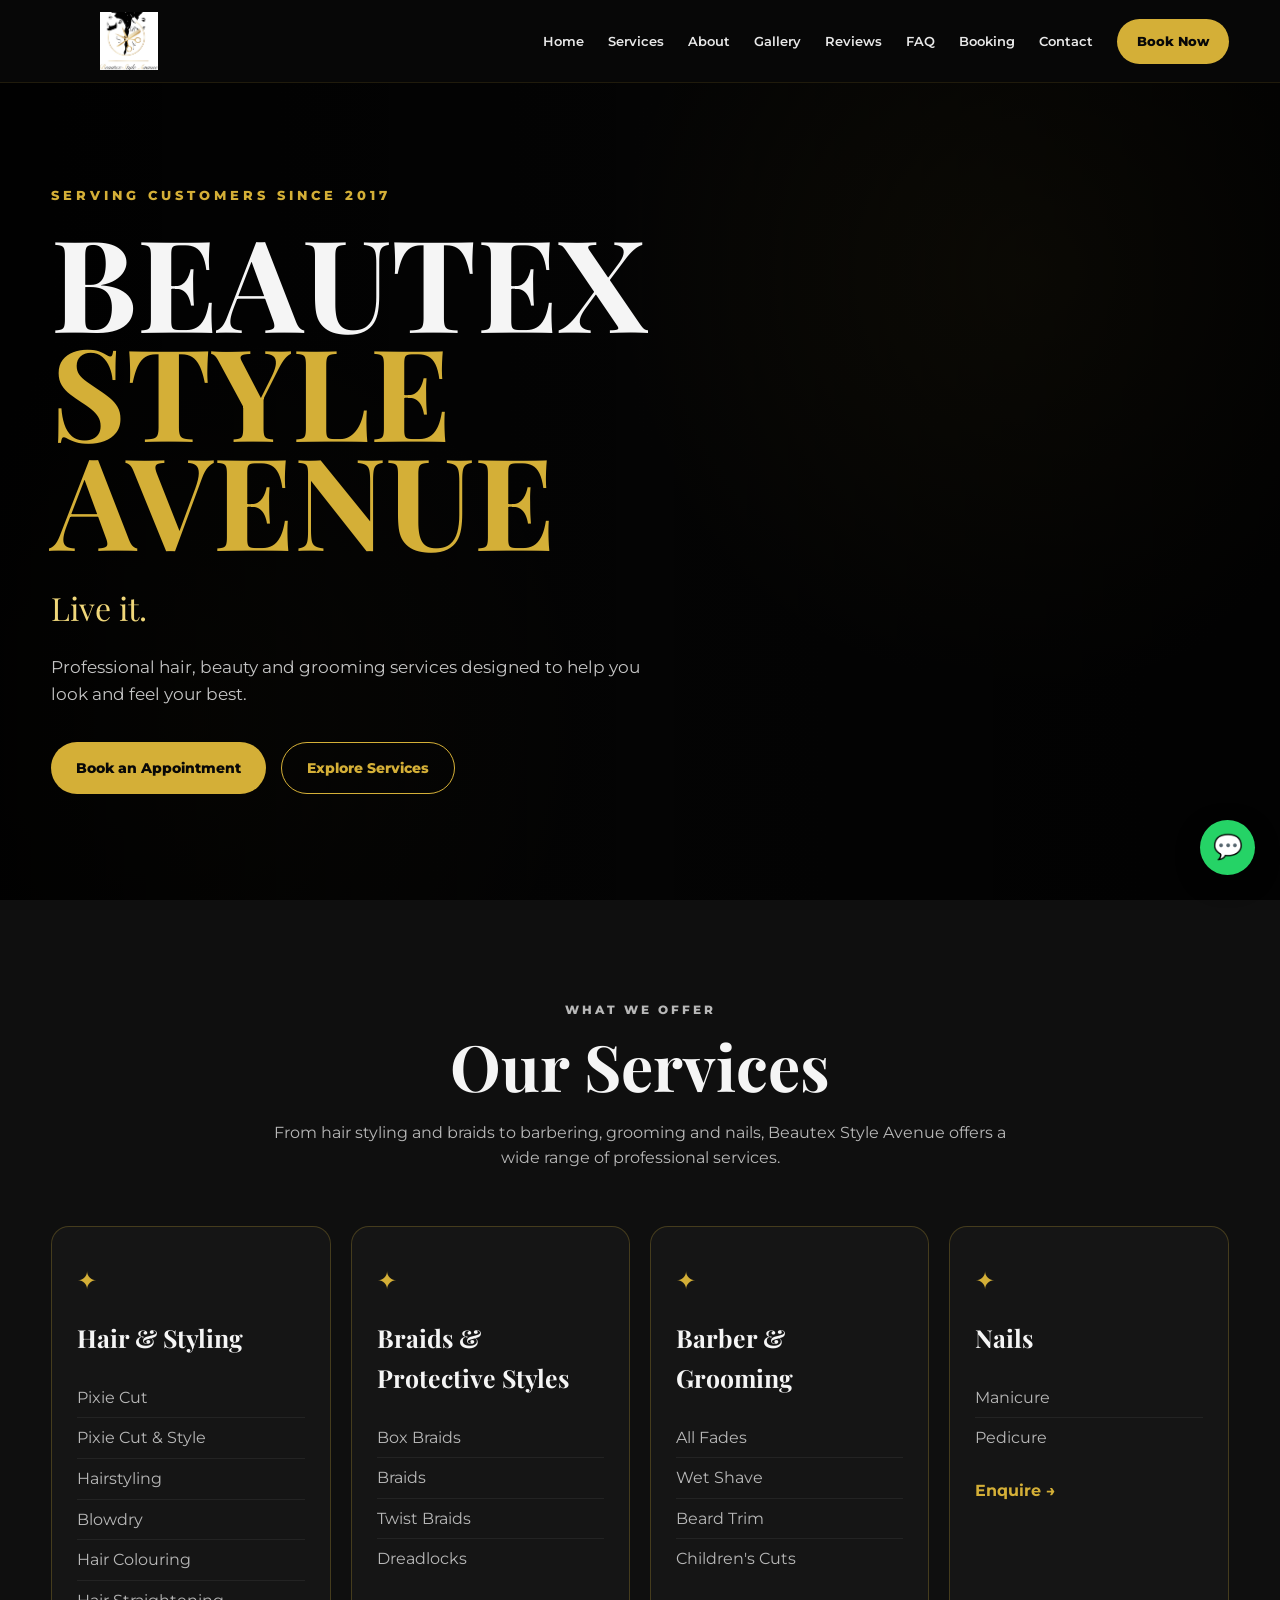
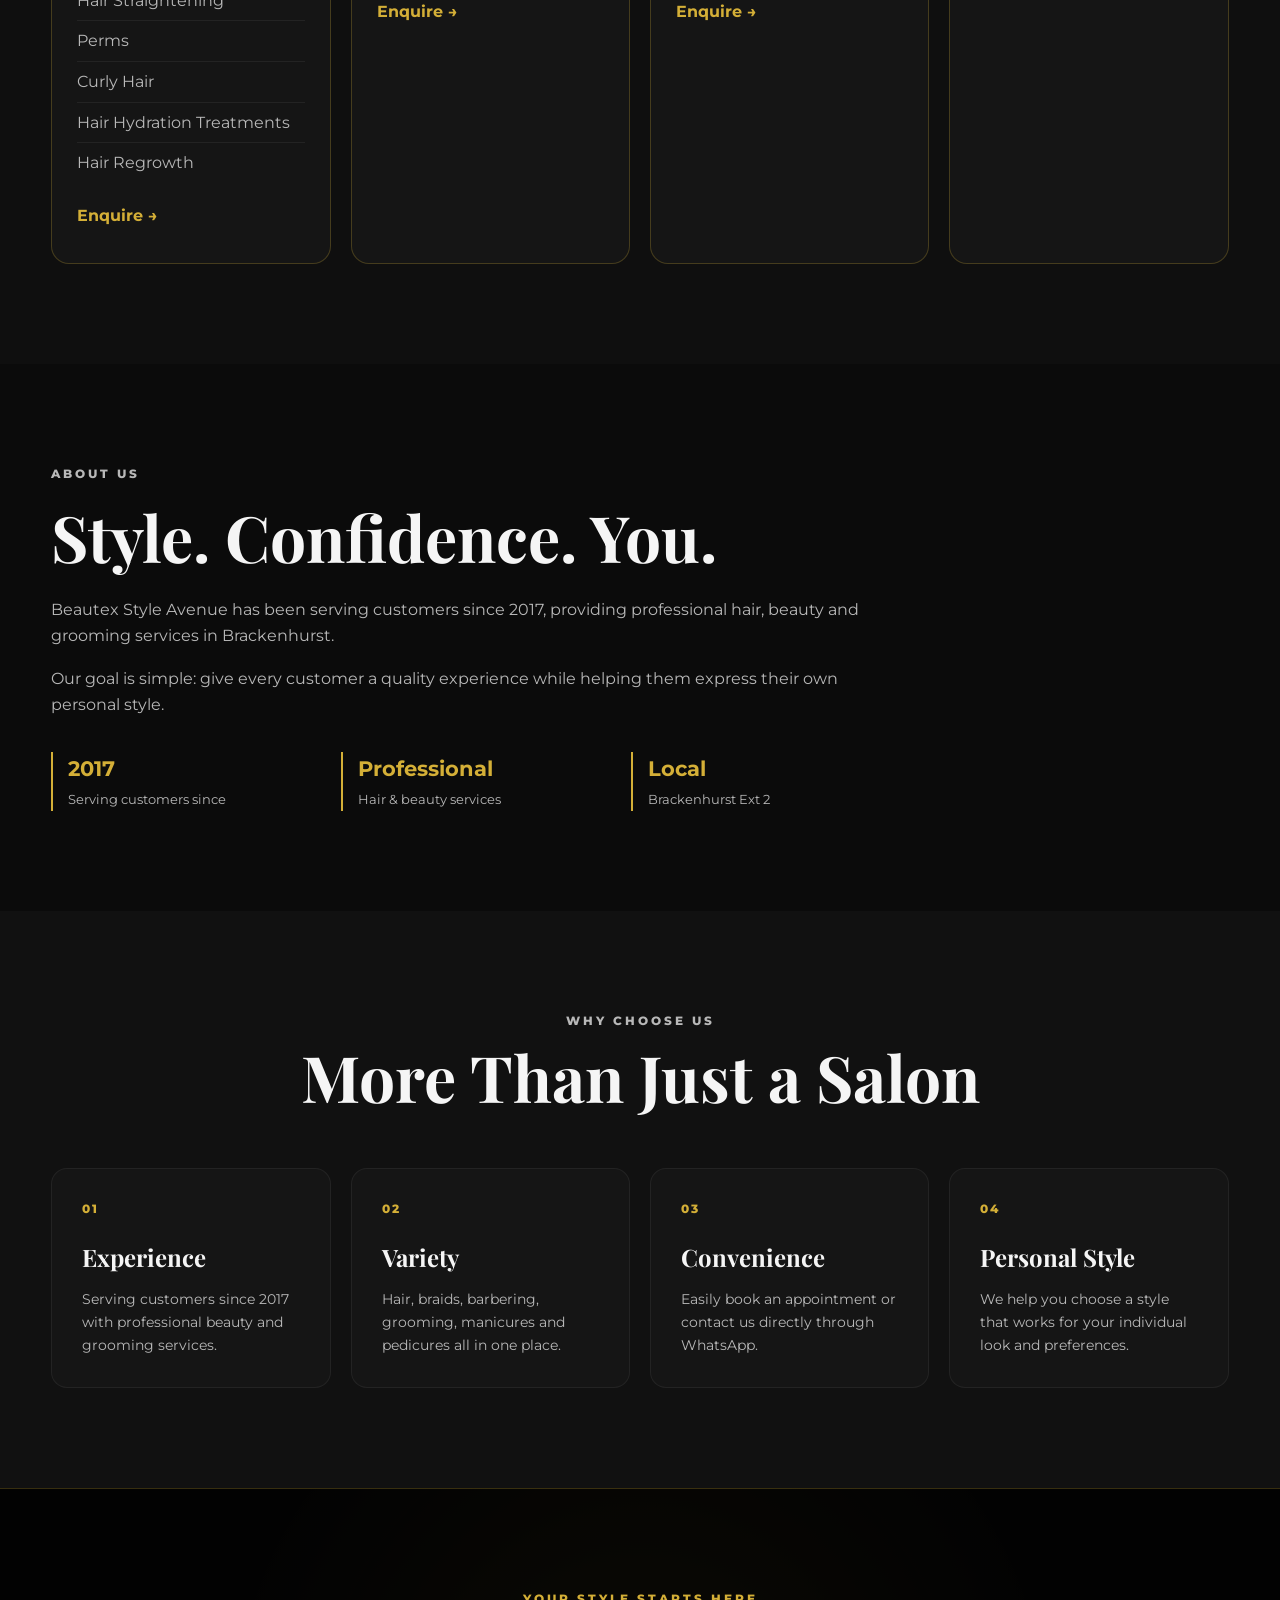
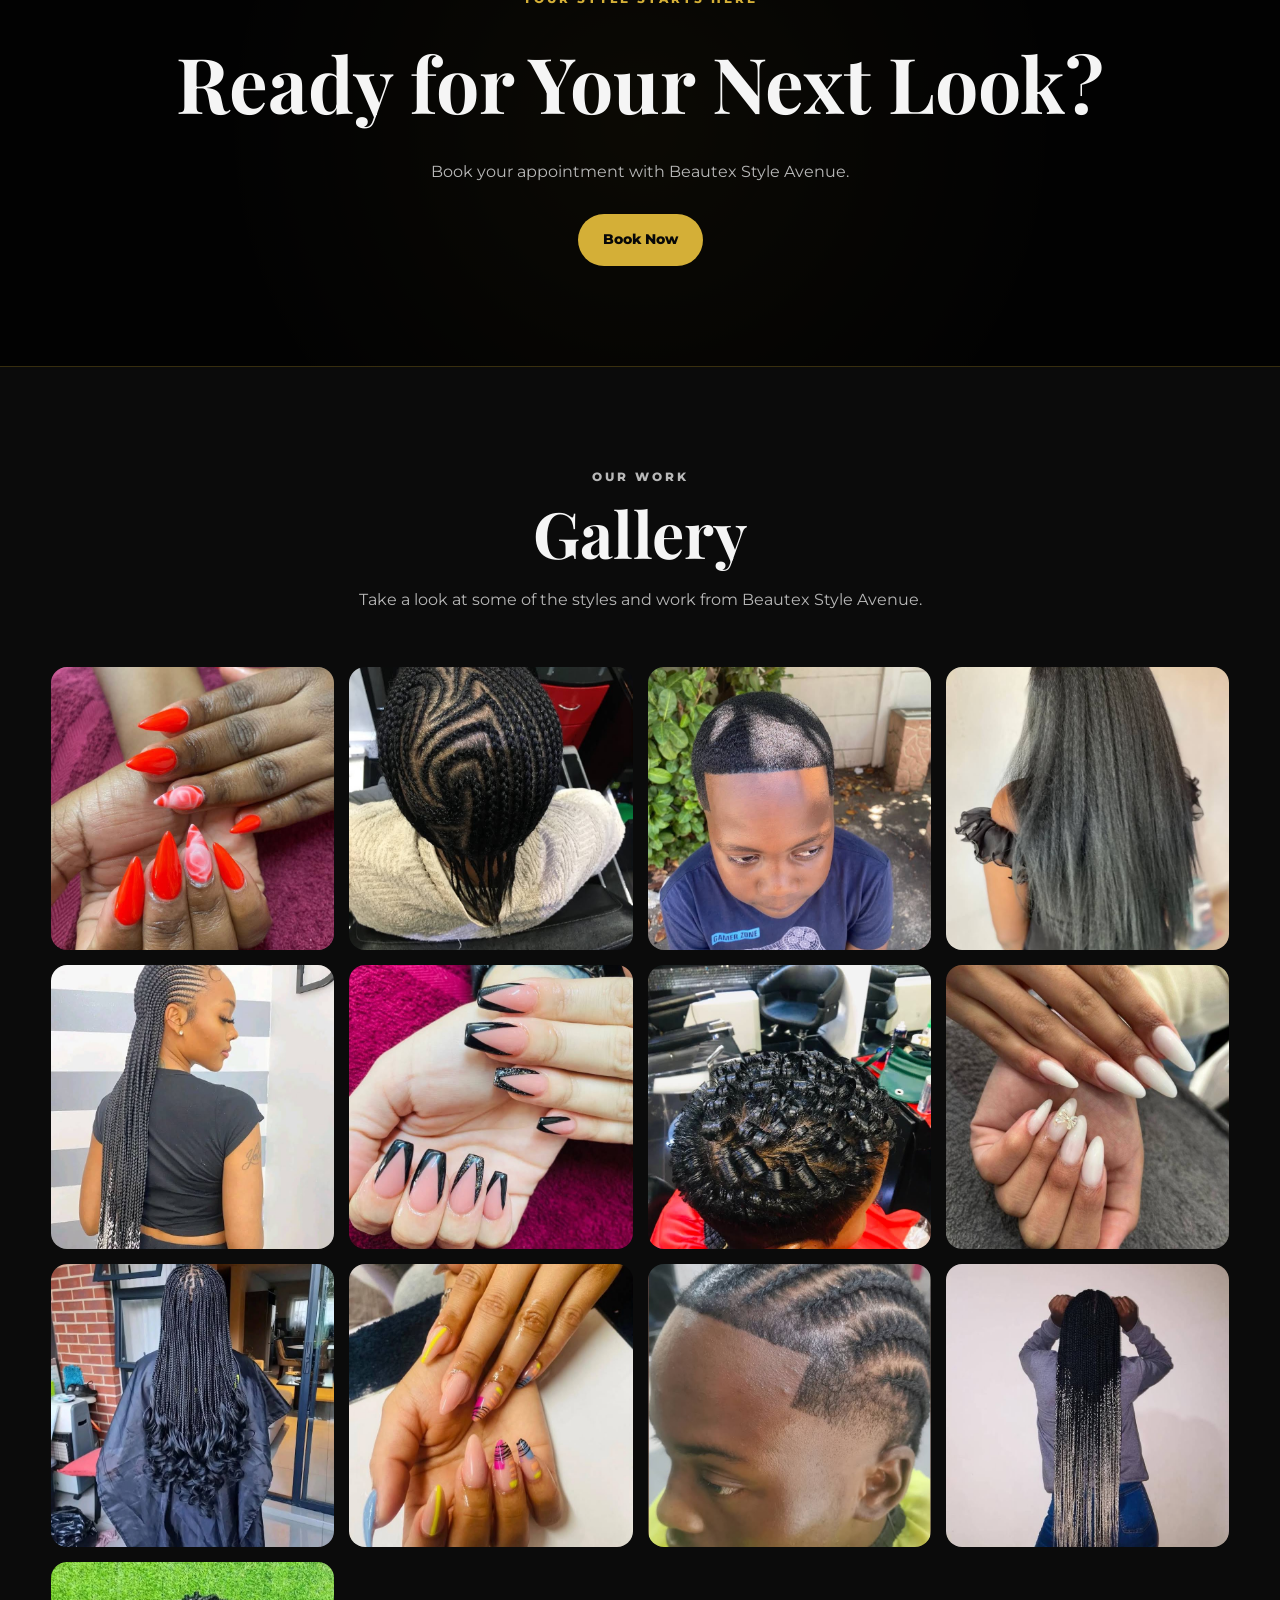
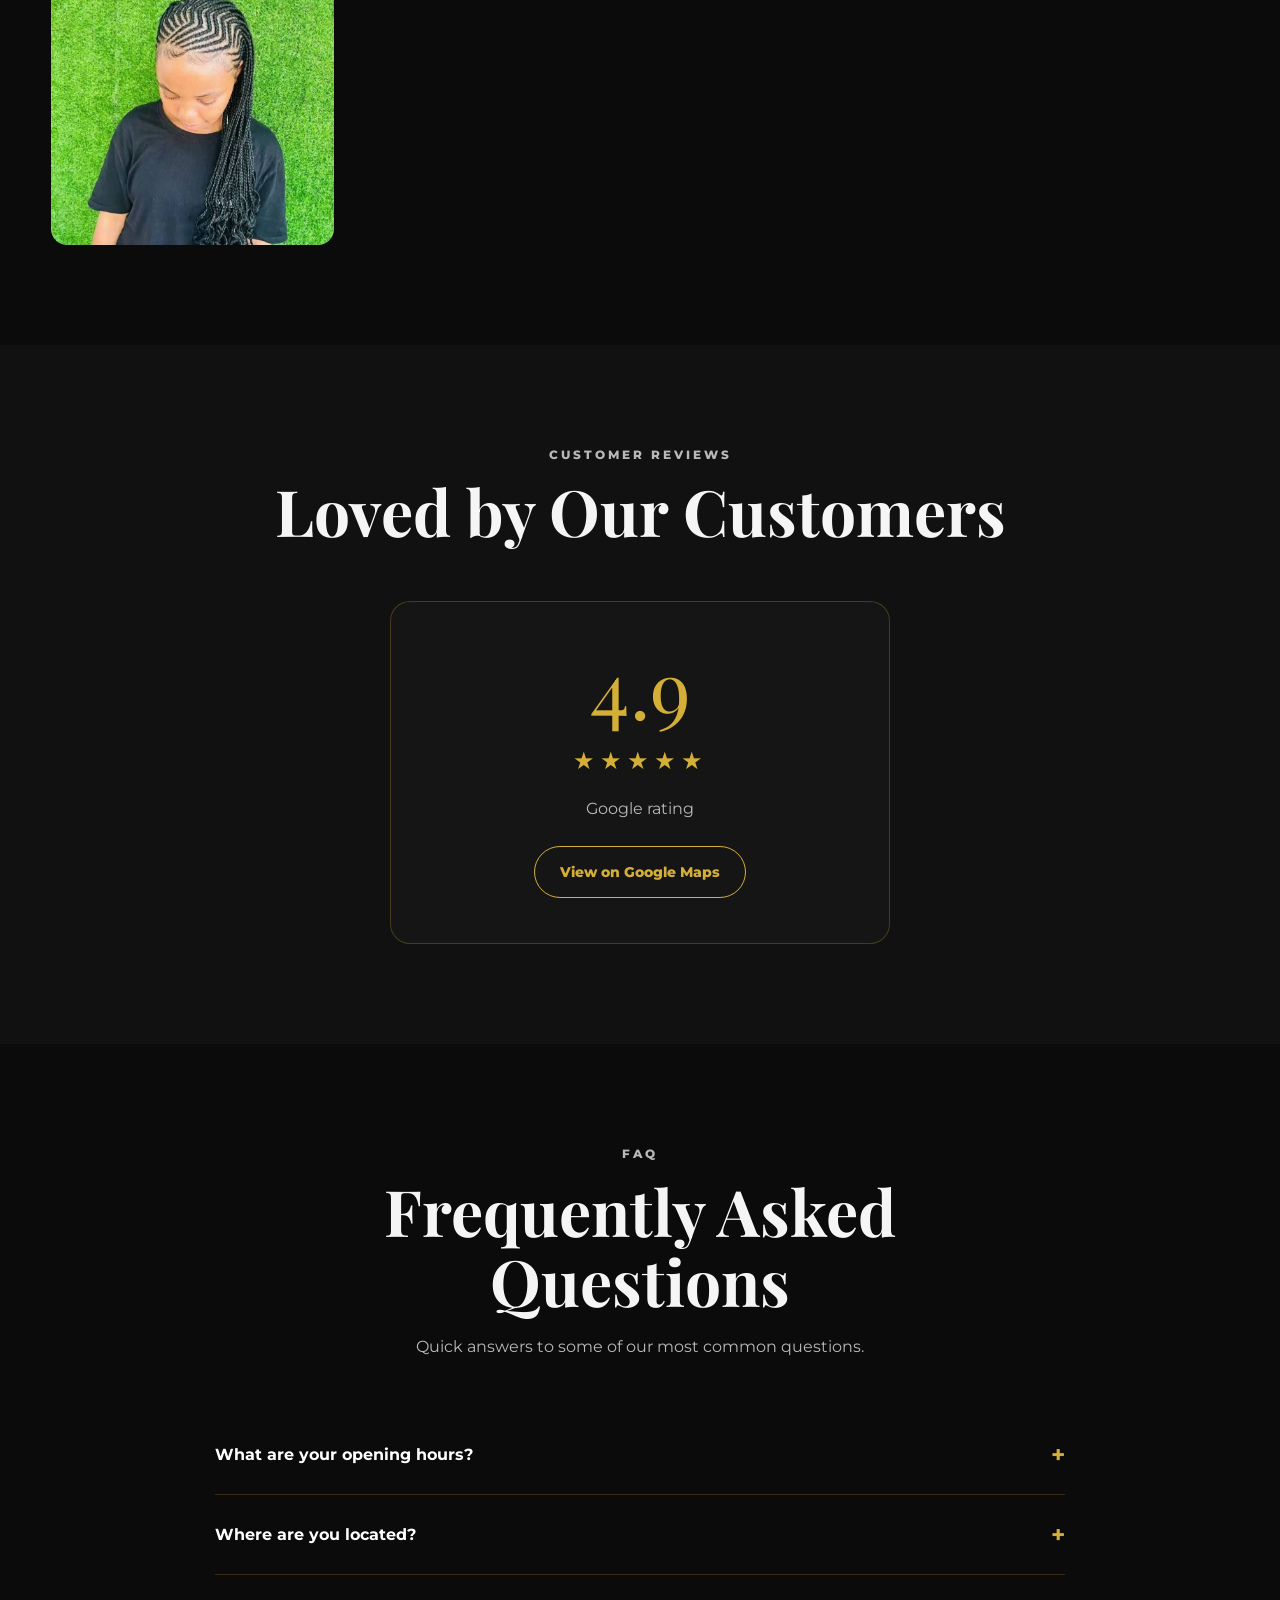
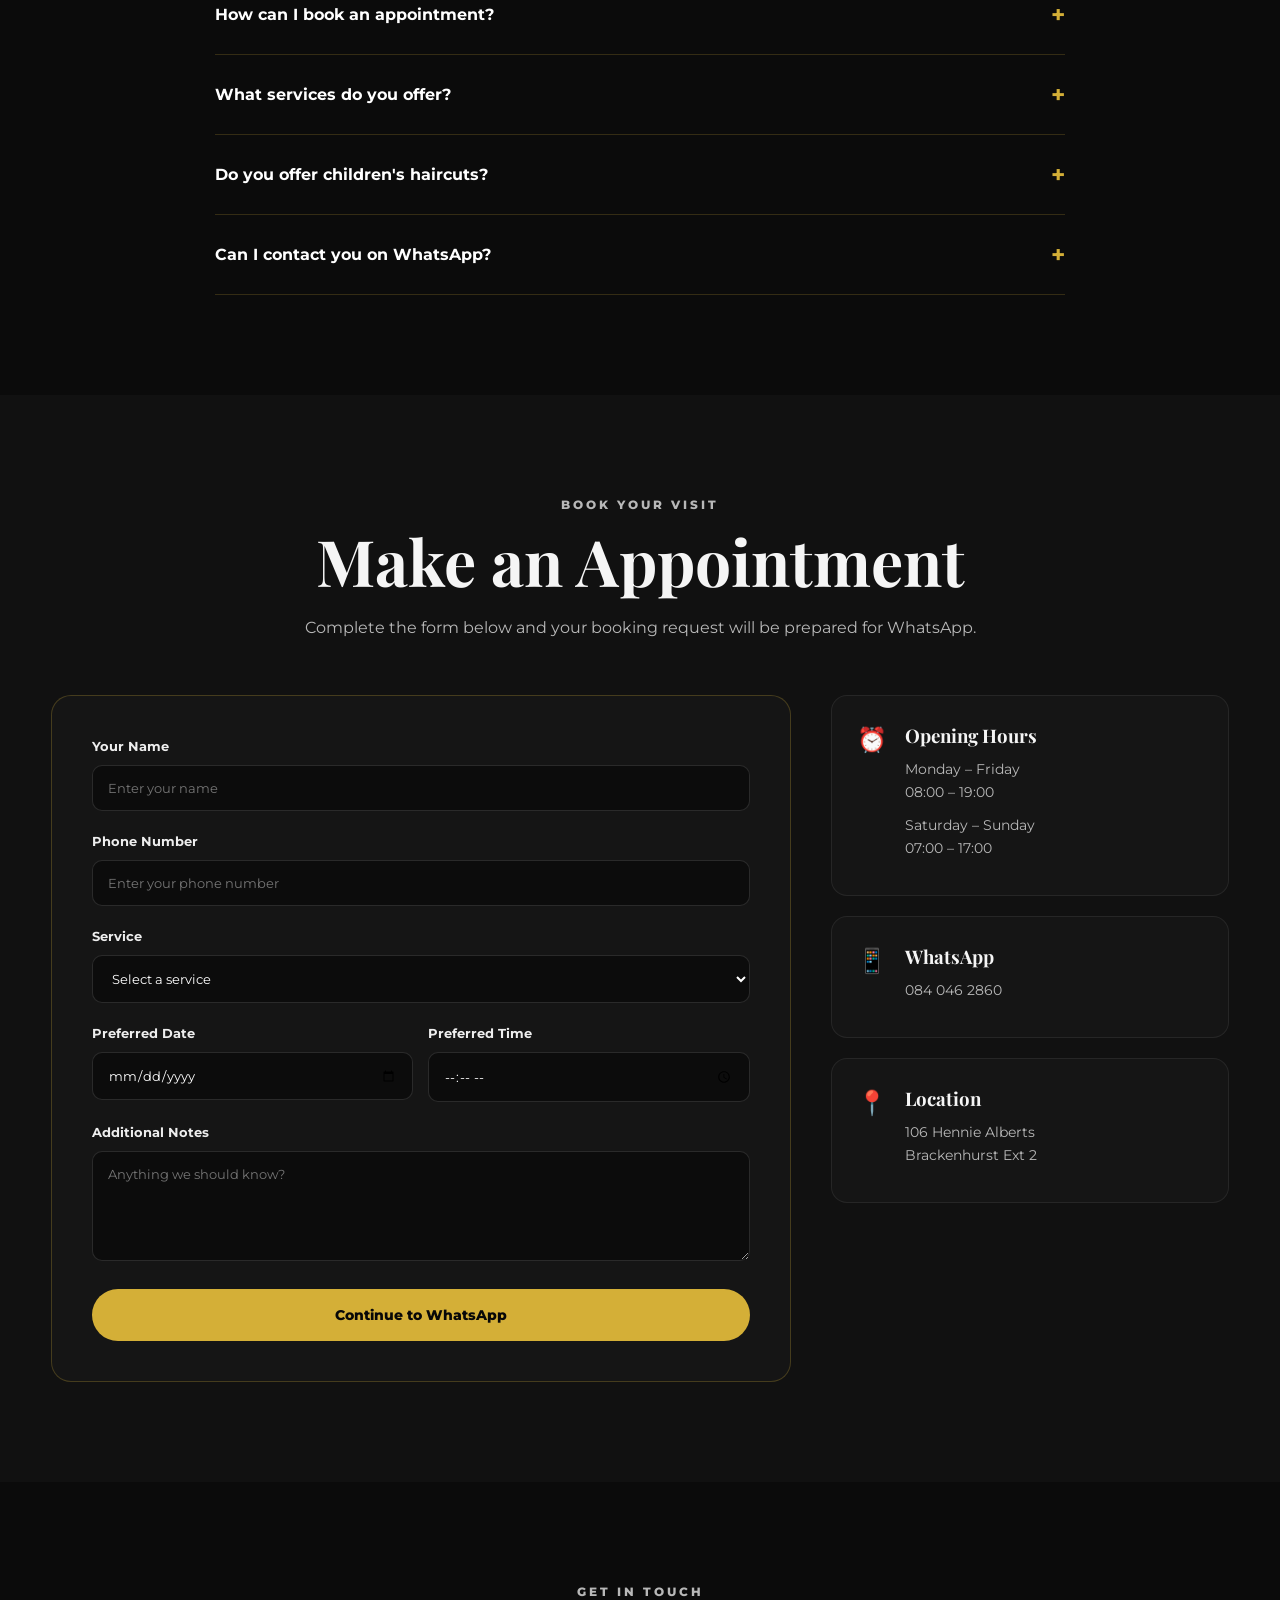
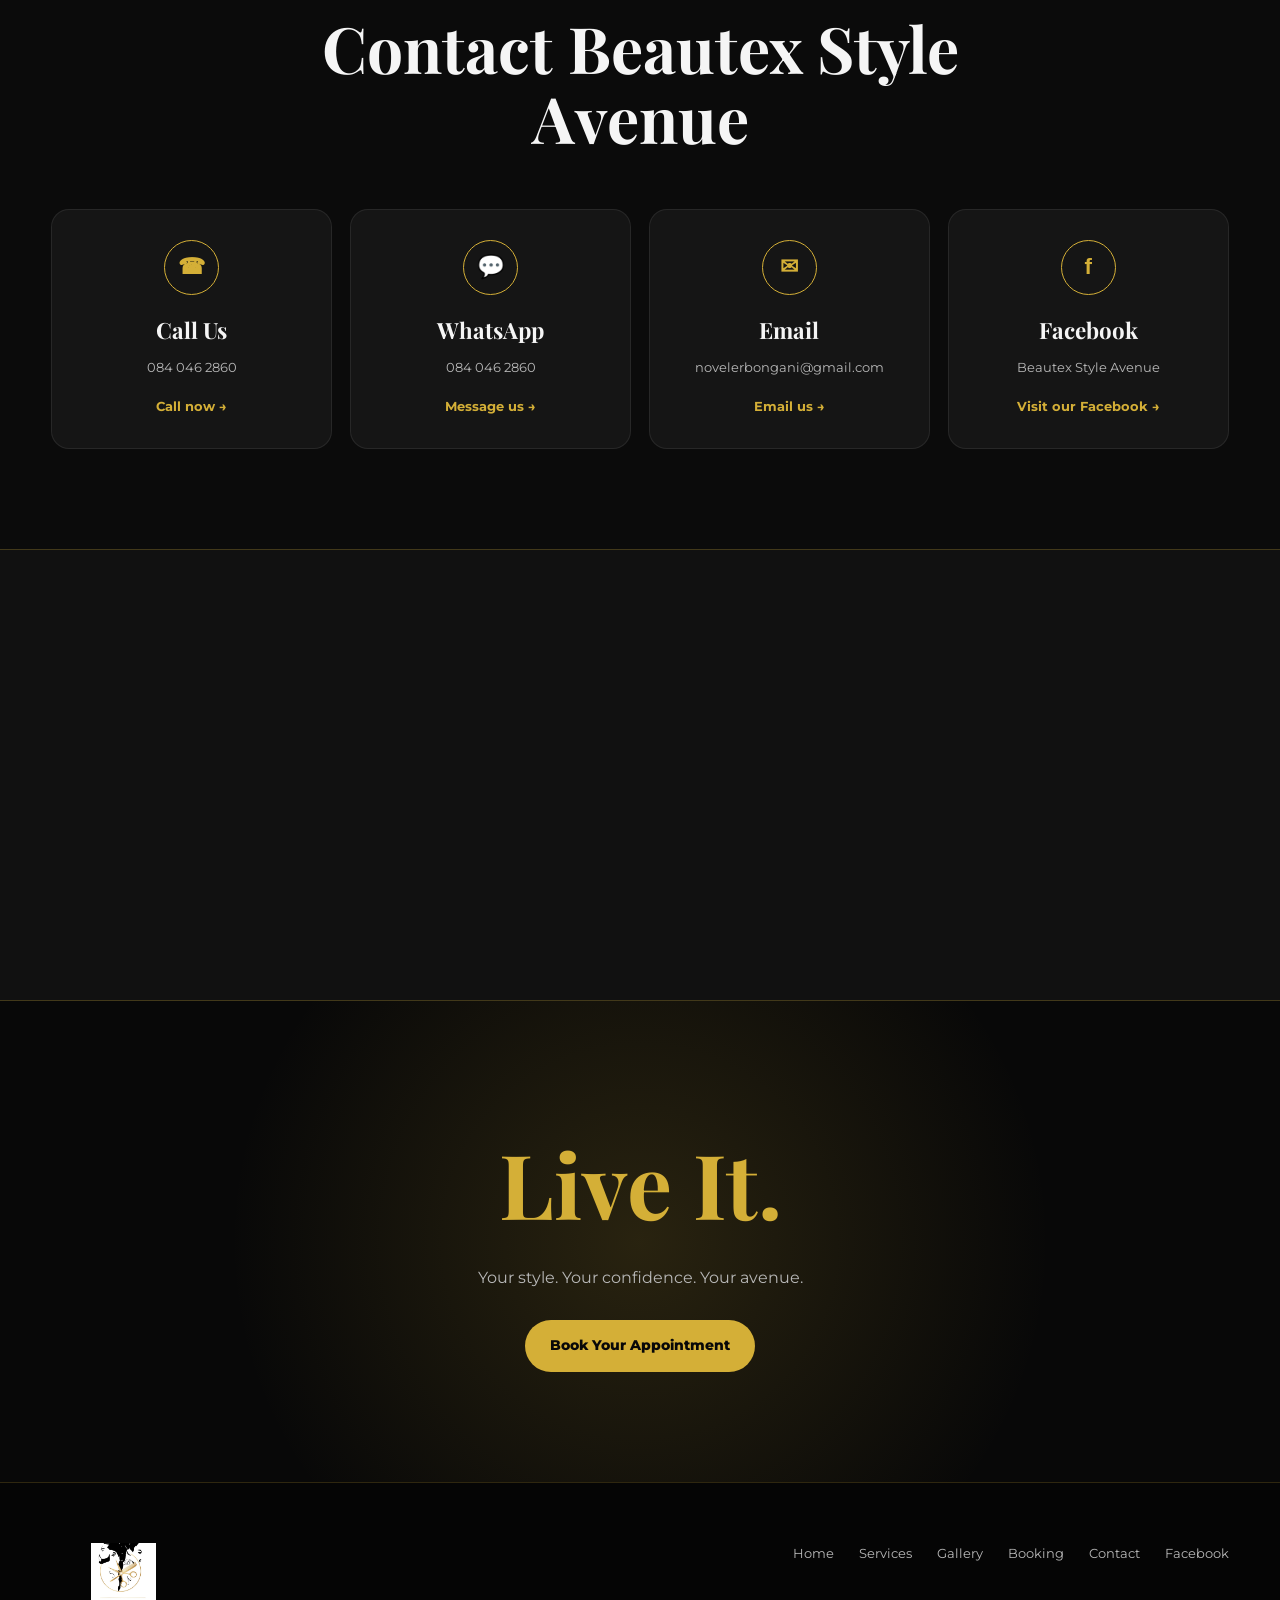
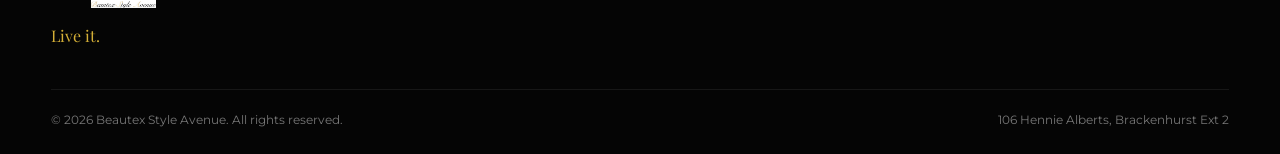
==== commit 0a73f50a: "Add files via upload" ====
--- a/index.html
+++ b/index.html
@@ -36,7 +36,7 @@
     <link
         rel="icon"
         type="image/png"
-        href="images/beautexstyleavenue.png"
+        href="beautexstyleavenue.png"
     >
 
     <!-- Google Fonts -->
@@ -105,7 +105,7 @@
 
             <a href="#home" class="logo">
                 <img
-                    src="images/beautexstyleavenue.png"
+                    src="beautexstyleavenue.png"
                     alt="Beautex Style Avenue"
                 >
             </a>
@@ -544,55 +544,55 @@
                 <div class="gallery-grid">
 
                     <div class="gallery-item">
-                        <img src="images/photo 1.jpeg" alt="Beautex Style Avenue work">
+                        <img src="photo 1.jpeg" alt="Beautex Style Avenue work">
                     </div>
 
                     <div class="gallery-item">
-                        <img src="images/photo 2.jpeg" alt="Beautex Style Avenue work">
+                        <img src="photo 2.jpeg" alt="Beautex Style Avenue work">
                     </div>
 
                     <div class="gallery-item">
-                        <img src="images/photo 3.jpeg" alt="Beautex Style Avenue work">
+                        <img src="photo 3.jpeg" alt="Beautex Style Avenue work">
                     </div>
 
                     <div class="gallery-item">
-                        <img src="images/photo 4.jpeg" alt="Beautex Style Avenue work">
+                        <img src="photo 4.jpeg" alt="Beautex Style Avenue work">
                     </div>
 
                     <div class="gallery-item">
-                        <img src="images/photo 5.jpeg" alt="Beautex Style Avenue work">
+                        <img src="photo 5.jpeg" alt="Beautex Style Avenue work">
                     </div>
 
                     <div class="gallery-item">
-                        <img src="images/photo 6.jpeg" alt="Beautex Style Avenue work">
+                        <img src="photo 6.jpeg" alt="Beautex Style Avenue work">
                     </div>
 
                     <div class="gallery-item">
-                        <img src="images/photo 7.jpeg" alt="Beautex Style Avenue work">
+                        <img src="photo 7.jpeg" alt="Beautex Style Avenue work">
                     </div>
 
                     <div class="gallery-item">
-                        <img src="images/photo 8.jpeg" alt="Beautex Style Avenue work">
+                        <img src="photo 8.jpeg" alt="Beautex Style Avenue work">
                     </div>
 
                     <div class="gallery-item">
-                        <img src="images/photo 9.jpeg" alt="Beautex Style Avenue work">
+                        <img src="photo 9.jpeg" alt="Beautex Style Avenue work">
                     </div>
 
                     <div class="gallery-item">
-                        <img src="images/photo 10.jpeg" alt="Beautex Style Avenue work">
+                        <img src="photo 10.jpeg" alt="Beautex Style Avenue work">
                     </div>
 
                     <div class="gallery-item">
-                        <img src="images/photo 11.jpeg" alt="Beautex Style Avenue work">
+                        <img src="photo 11.jpeg" alt="Beautex Style Avenue work">
                     </div>
 
                     <div class="gallery-item">
-                        <img src="images/photo 12.jpeg" alt="Beautex Style Avenue work">
+                        <img src="photo 12.jpeg" alt="Beautex Style Avenue work">
                     </div>
 
                     <div class="gallery-item">
-                        <img src="images/photo 13.jpeg" alt="Beautex Style Avenue work">
+                        <img src="photo 13.jpeg" alt="Beautex Style Avenue work">
                     </div>
 
                 </div>
@@ -1409,7 +1409,7 @@
             <div class="footer-brand">
 
                 <img
-                    src="images/beautexstyleavenue.png"
+                    src="beautexstyleavenue.png"
                     alt="Beautex Style Avenue"
                     class="footer-logo"
                 >
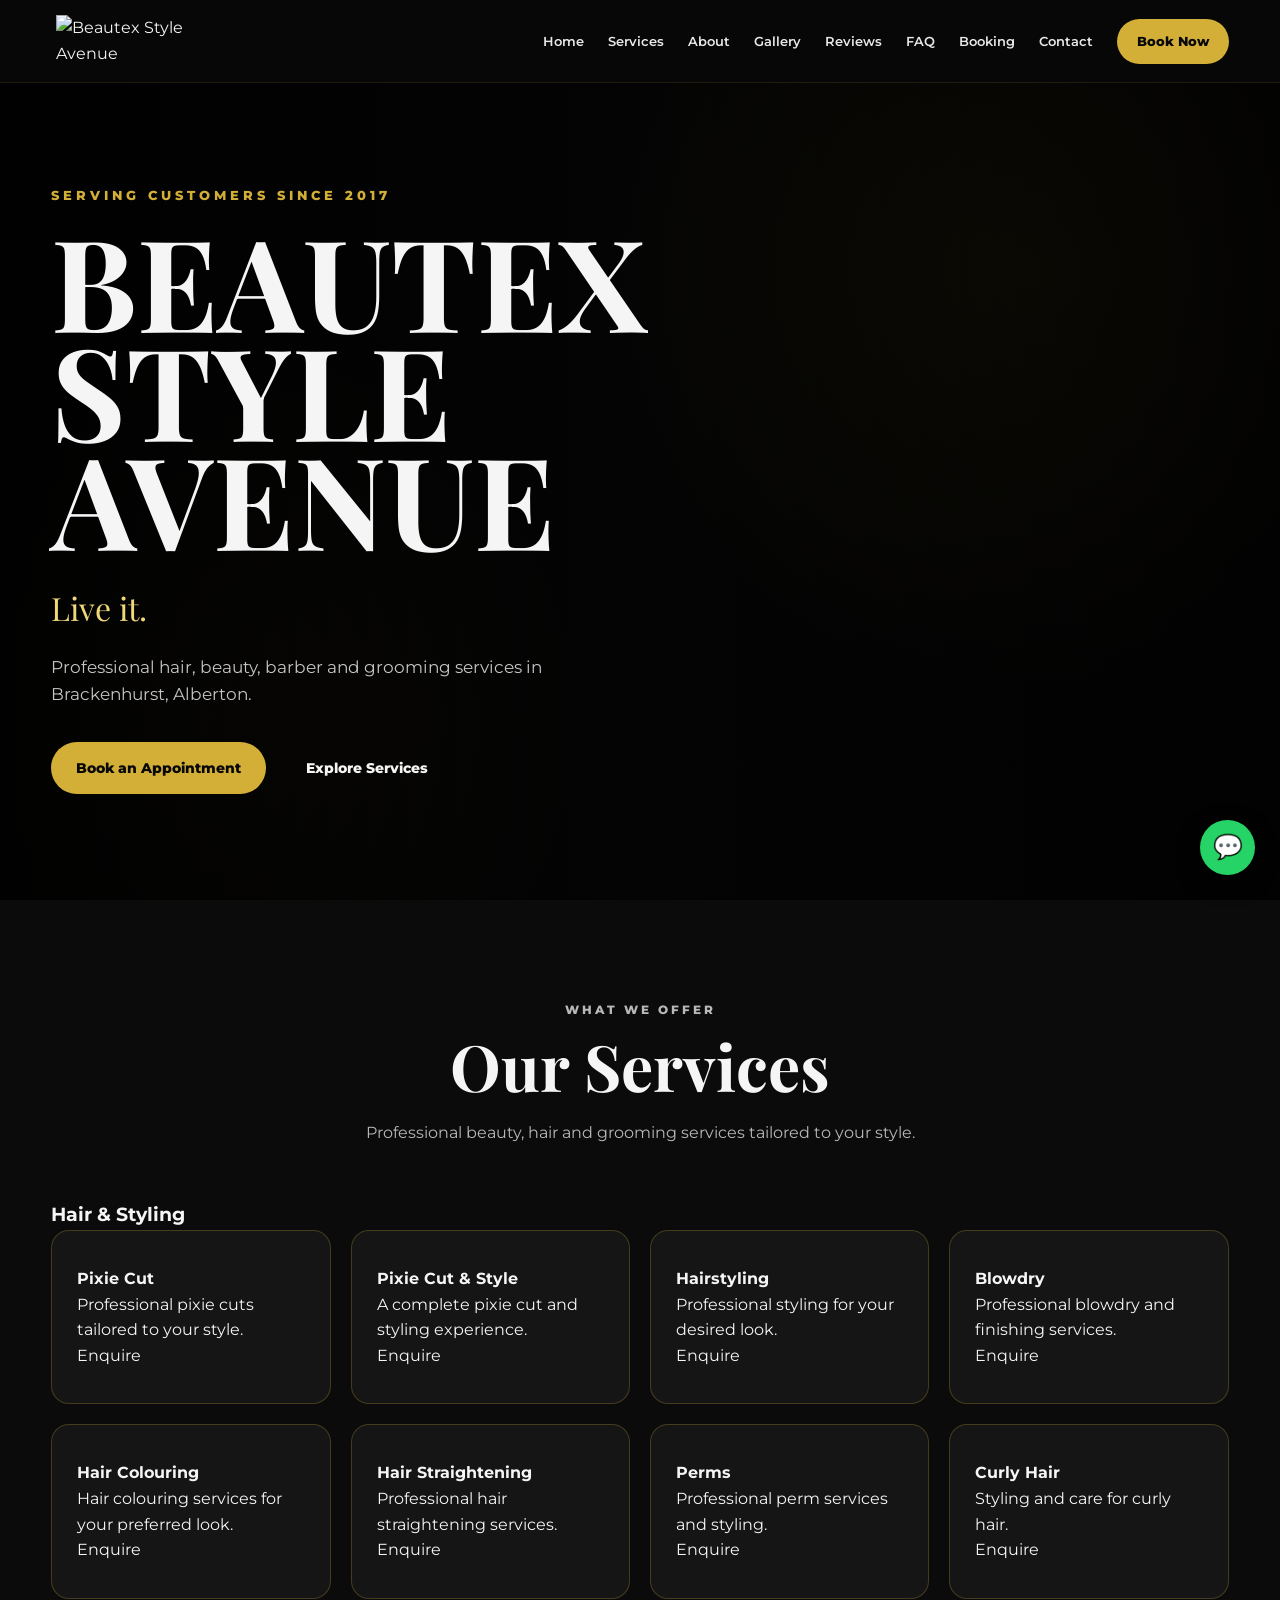
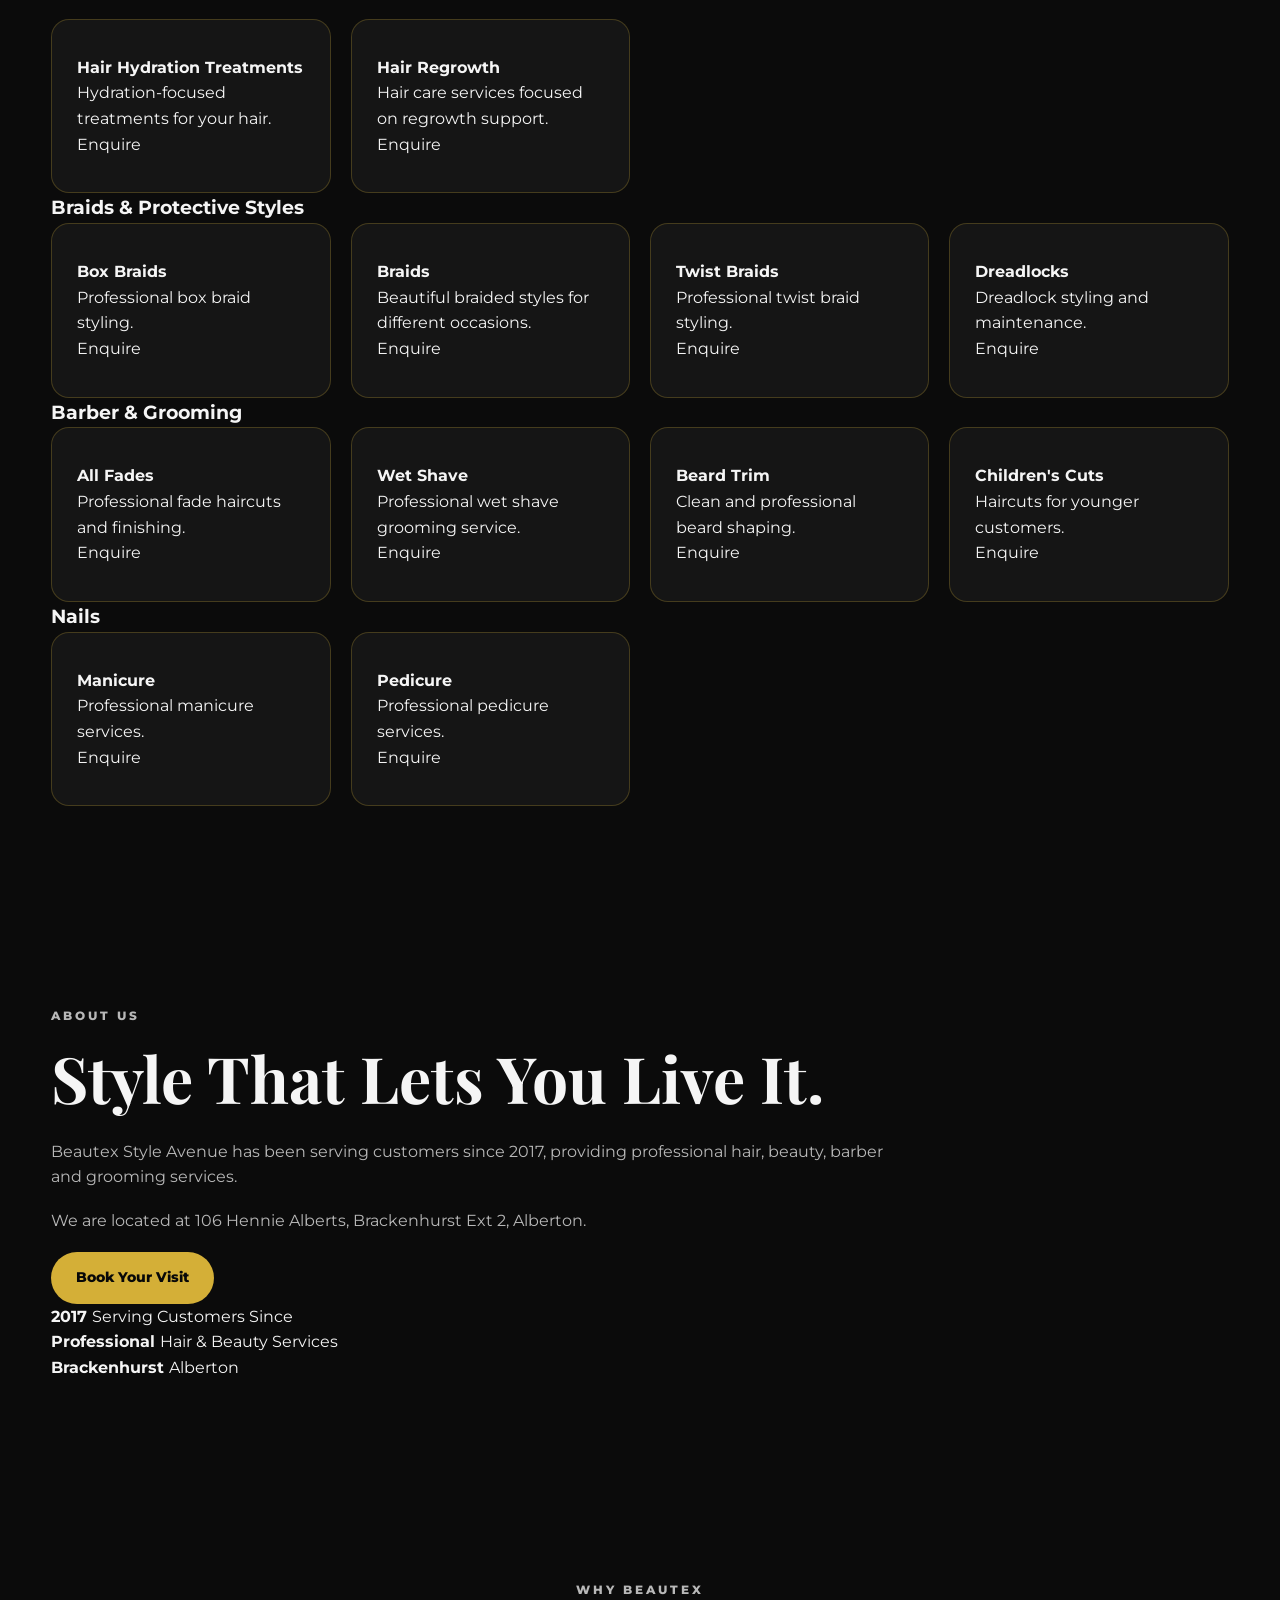
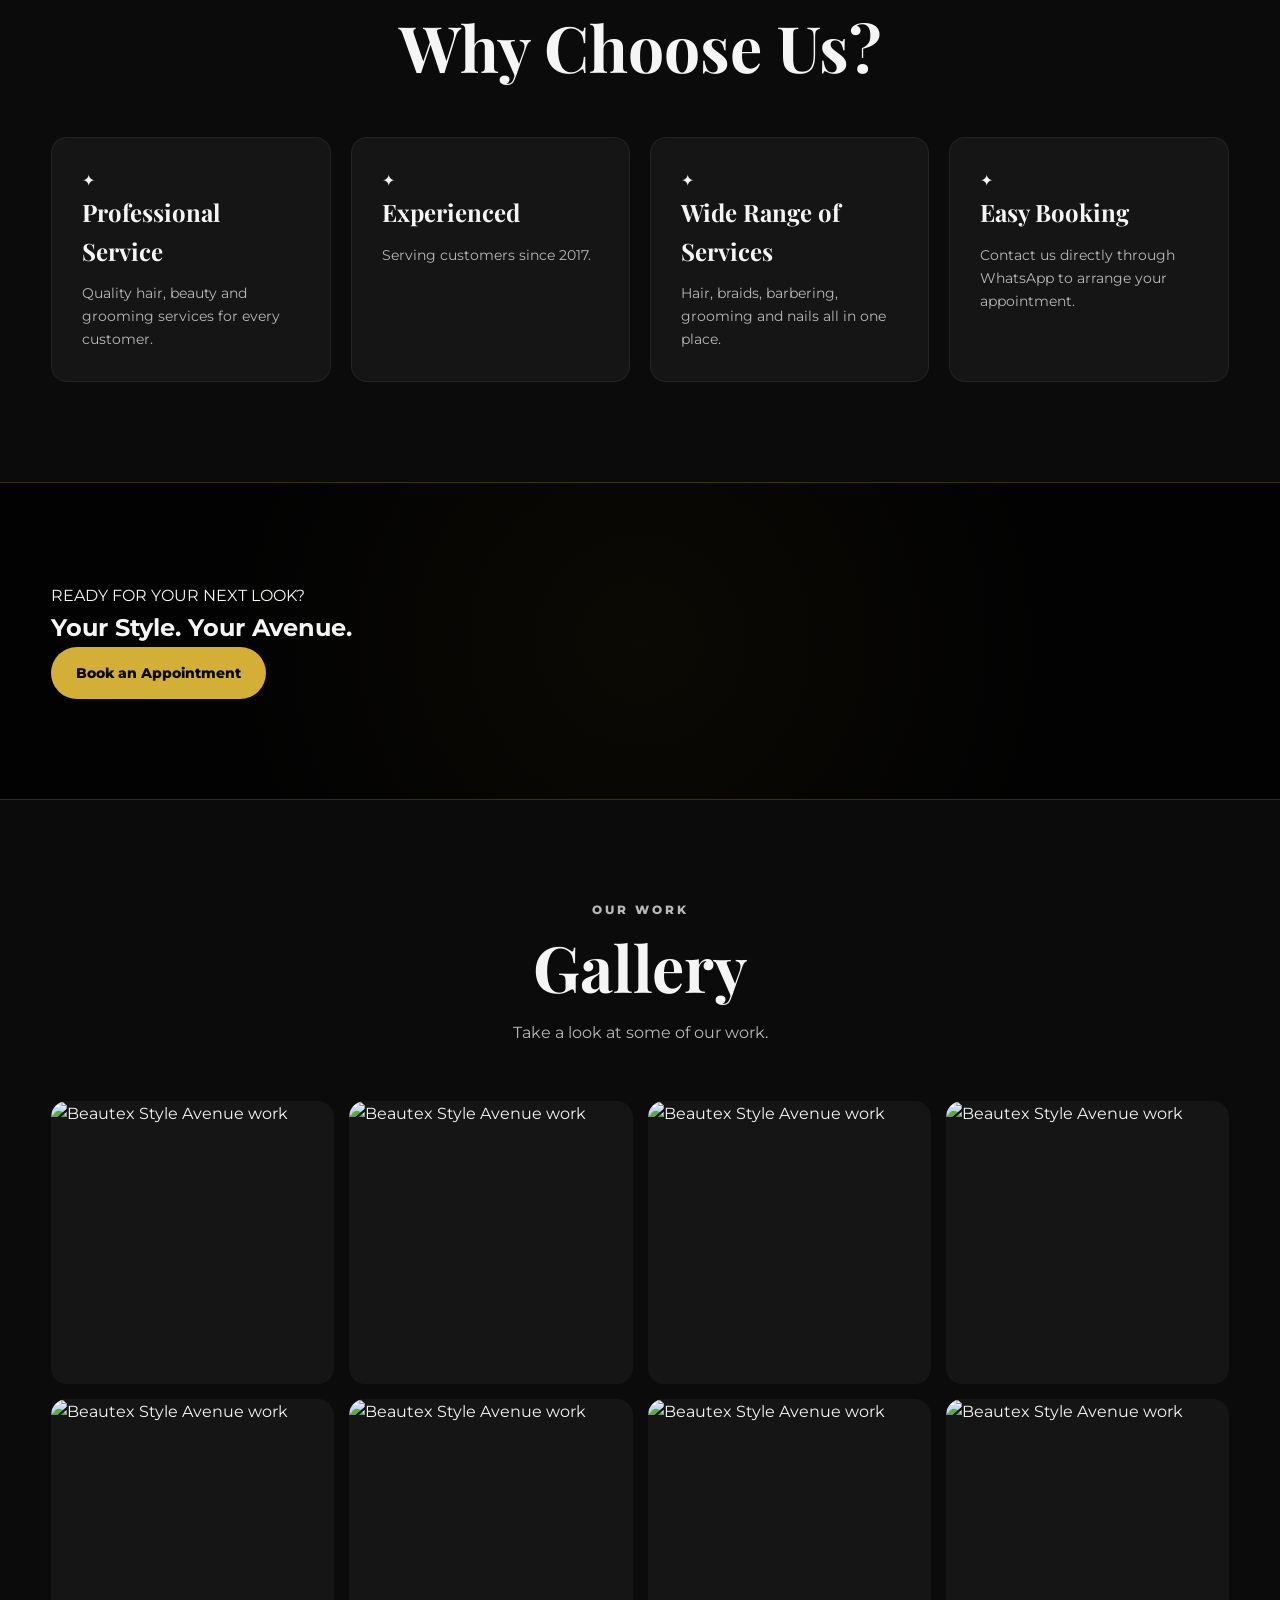
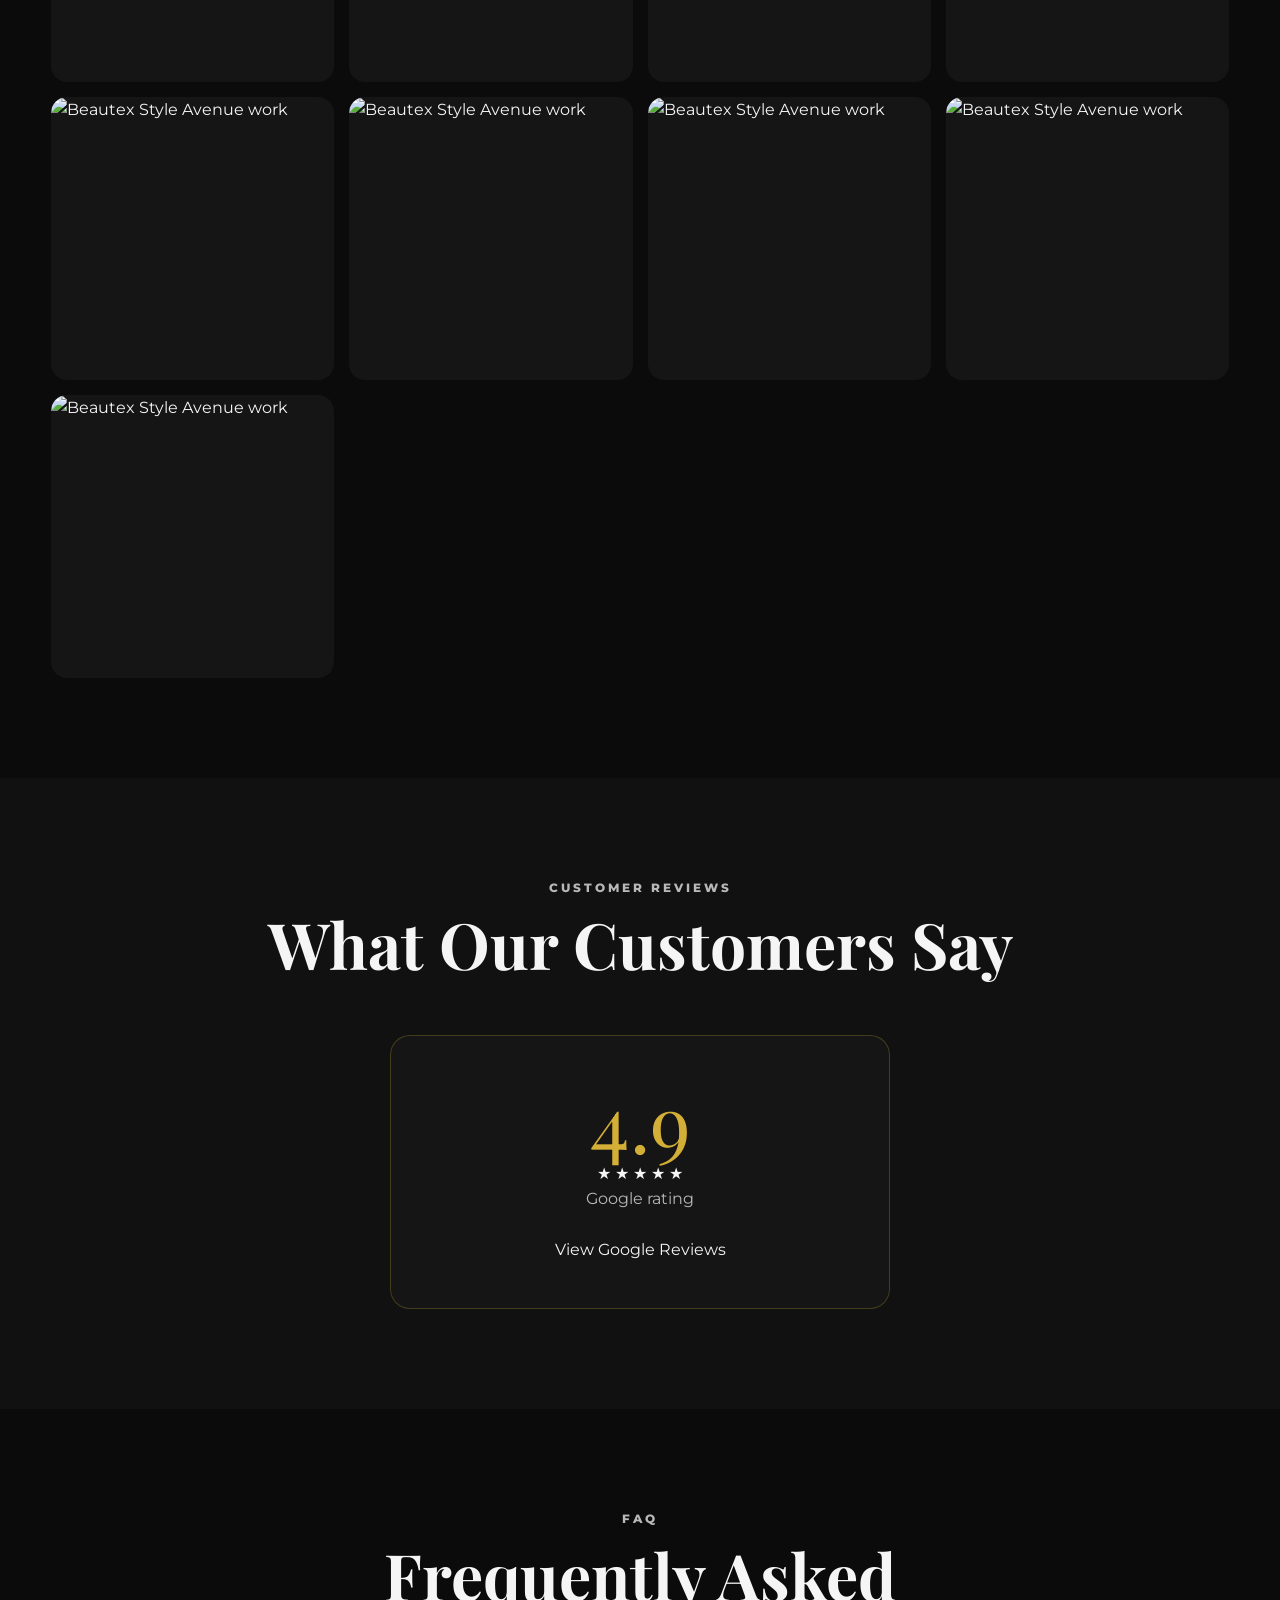
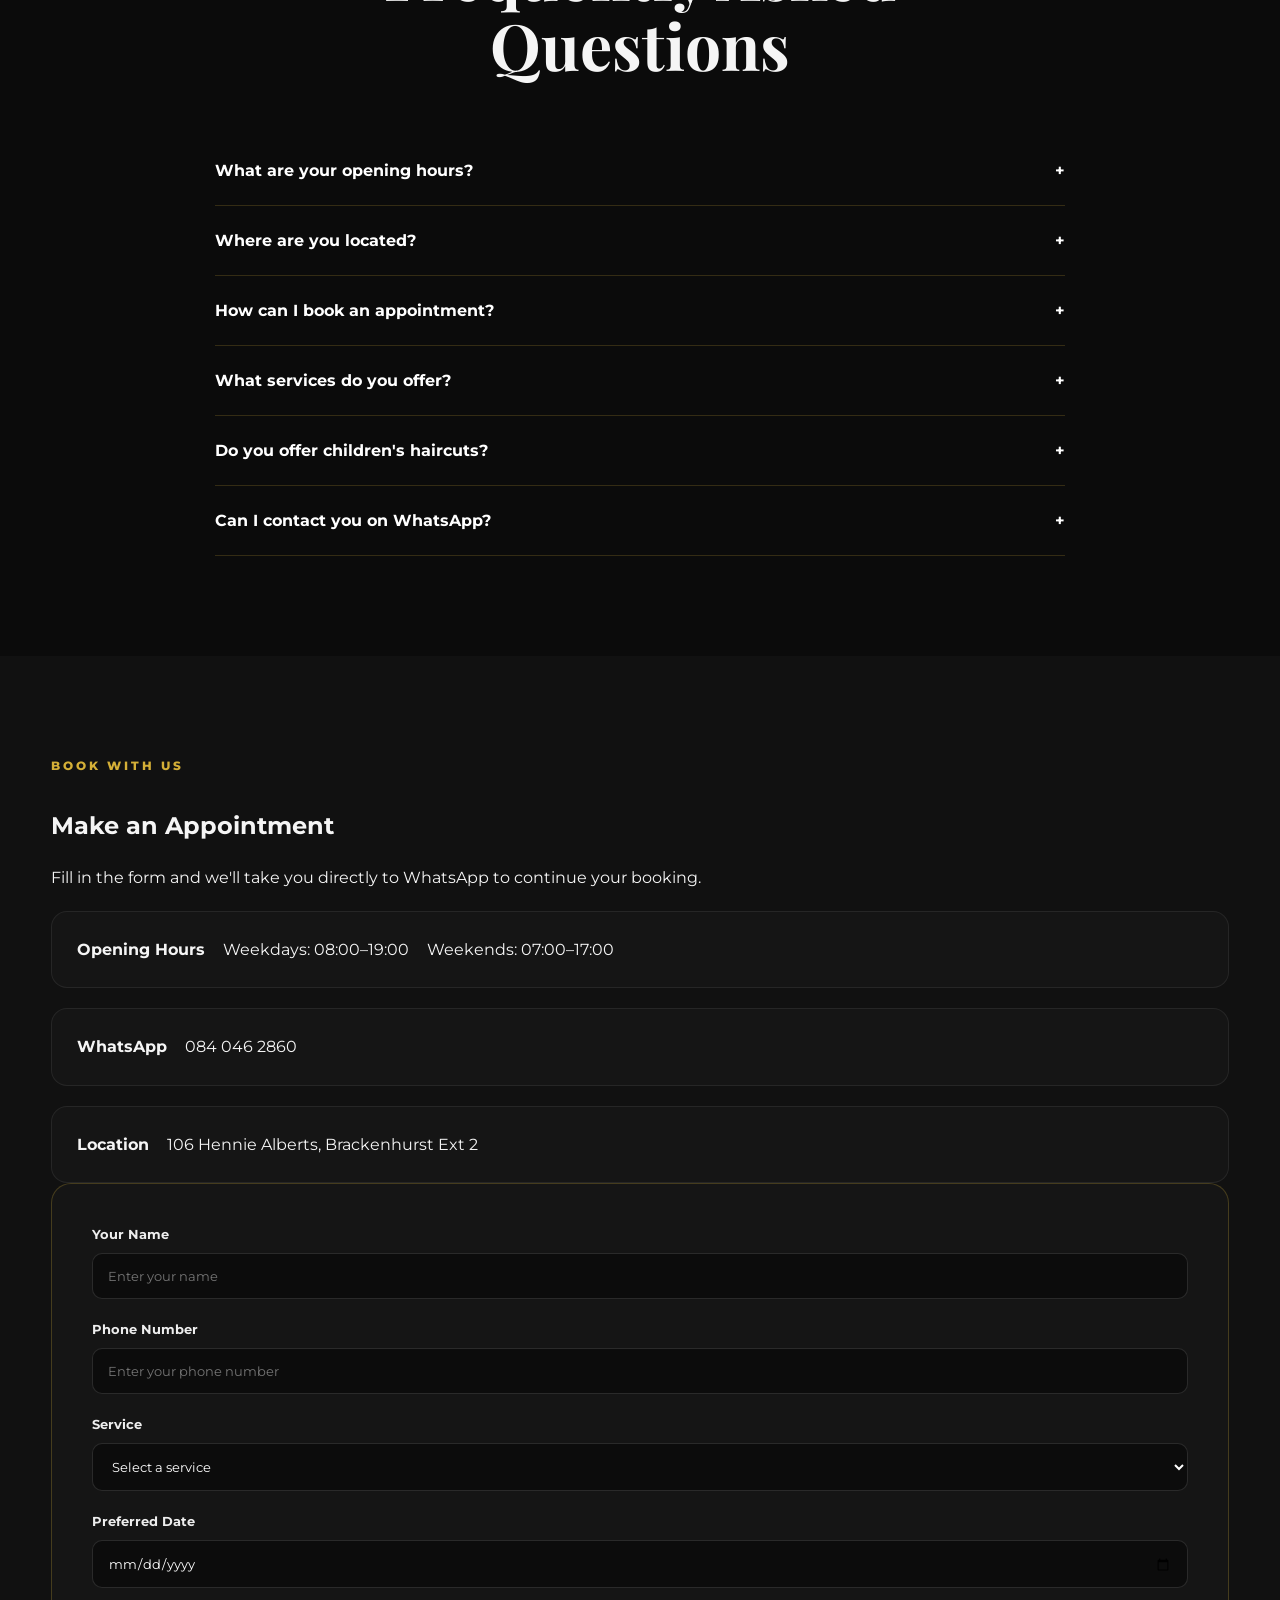
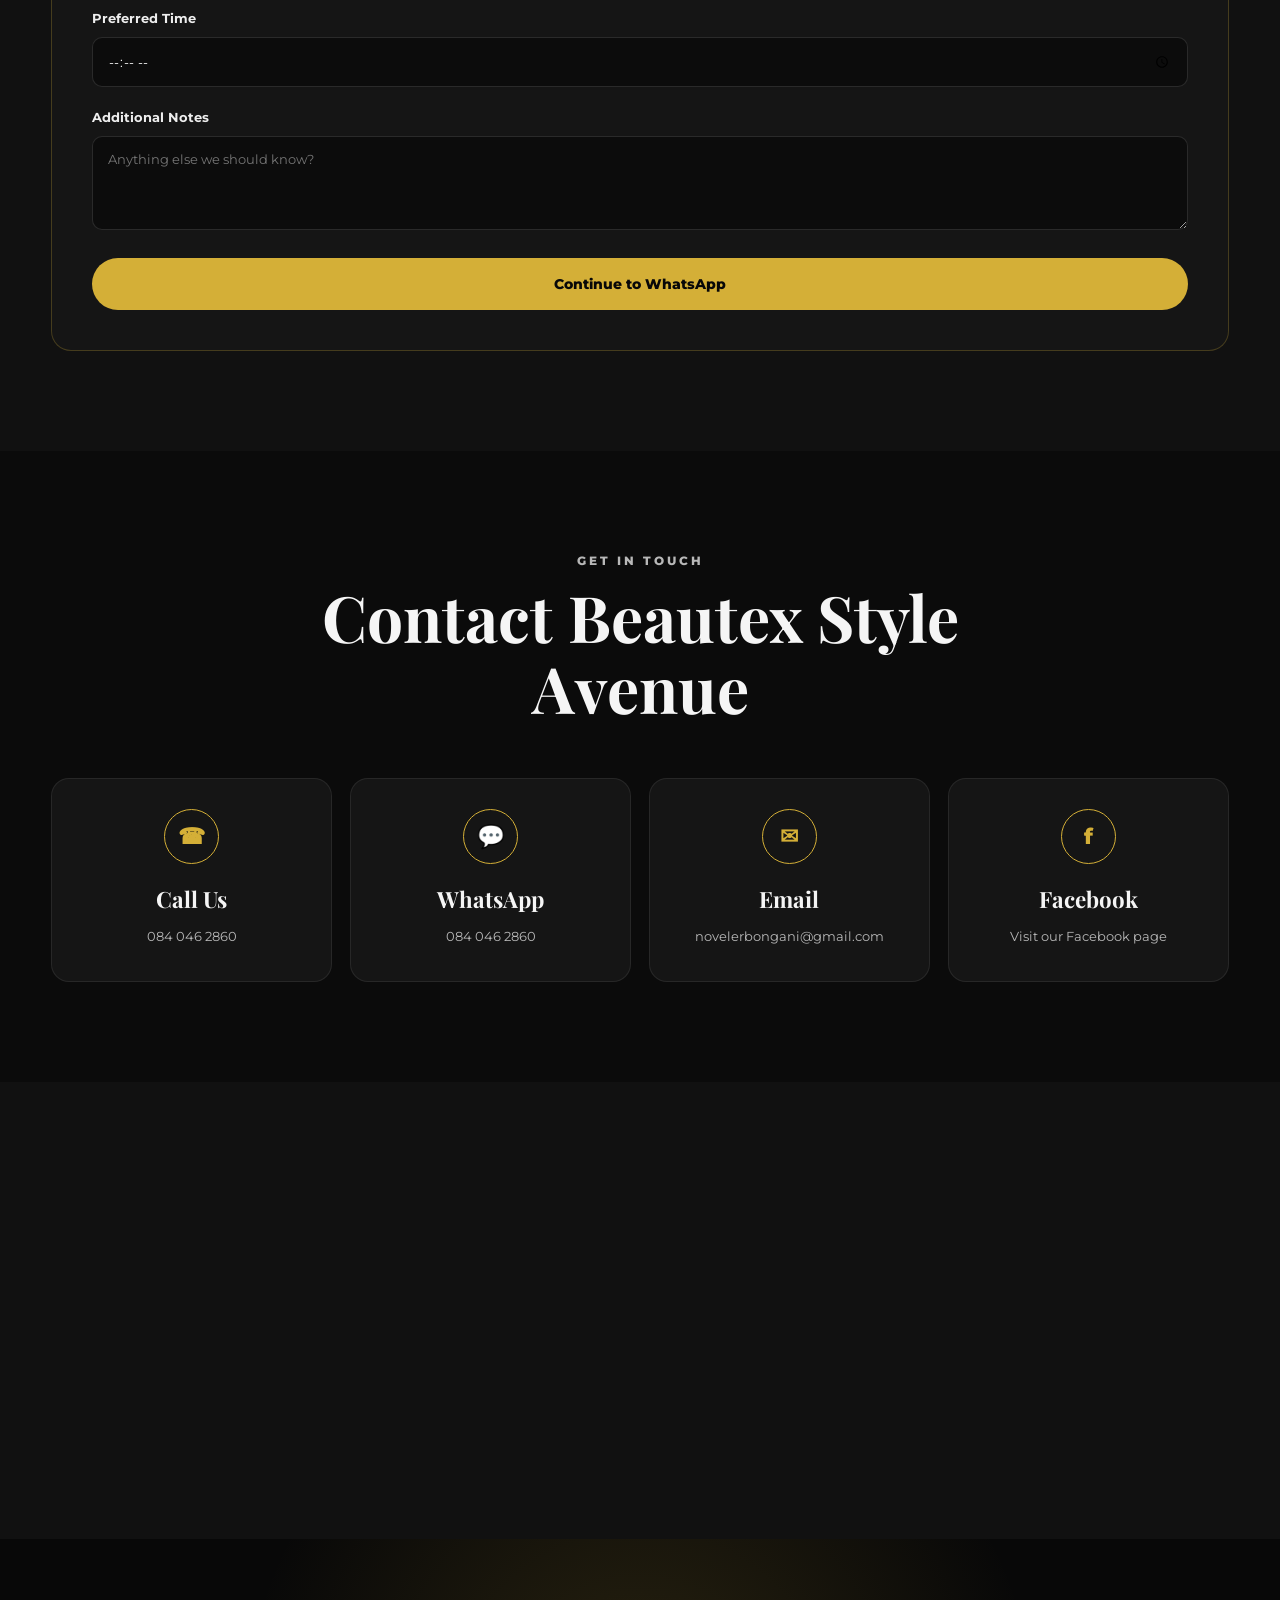
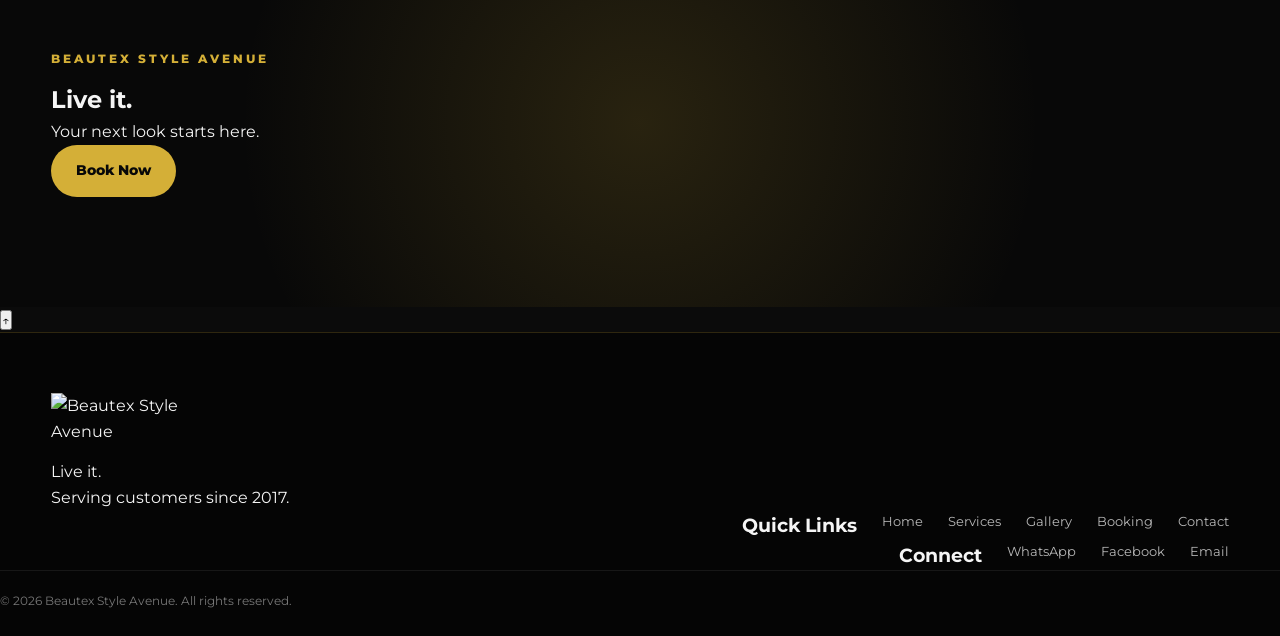
==== commit 733071e1: "Update index.html" ====
--- a/index.html
+++ b/index.html
@@ -1,5 +1,6 @@
 <!DOCTYPE html>
 <html lang="en">
+
 <head>
     <meta charset="UTF-8">
 
@@ -8,1471 +9,1588 @@
         content="width=device-width, initial-scale=1.0"
     >
 
-    <title>Beautex Style Avenue | Hair, Beauty & Grooming in Brackenhurst</title>
-
     <meta
         name="description"
-        content="Beautex Style Avenue in Brackenhurst Ext 2. Professional hair, beauty and grooming services. Serving customers since 2017."
+        content="Beautex Style Avenue — professional hair, barber, grooming and nail services in Brackenhurst, Alberton. Serving customers since 2017."
     >
 
     <meta
         name="keywords"
-        content="Beautex Style Avenue, hair salon Brackenhurst, barber Brackenhurst, hair styling, braids, fades, manicure, pedicure"
+        content="Beautex Style Avenue, hair salon, barber, haircuts, braids, dreadlocks, manicure, pedicure, Brackenhurst, Alberton"
     >
 
-    <meta name="author" content="Beautex Style Avenue">
-    <meta name="robots" content="index, follow">
-    <meta name="theme-color" content="#0b0b0b">
-
-    <!-- Open Graph -->
-    <meta property="og:title" content="Beautex Style Avenue">
     <meta
-        property="og:description"
-        content="Hair, beauty and grooming services in Brackenhurst Ext 2."
+        name="author"
+        content="Beautex Style Avenue"
     >
-    <meta property="og:type" content="website">
-
-    <!-- Favicon -->
+
+    <title>
+        Beautex Style Avenue | Hair, Beauty & Grooming
+    </title>
+
     <link
         rel="icon"
         type="image/png"
-        href="beautexstyleavenue.png"
+        href="images/beautexstyleavenue.png"
     >
 
-    <!-- Google Fonts -->
-    <link rel="preconnect" href="https://fonts.googleapis.com">
-    <link rel="preconnect" href="https://fonts.gstatic.com" crossorigin>
-
     <link
-        href="https://fonts.googleapis.com/css2?family=Montserrat:wght@400;500;600;700;800&family=Playfair+Display:wght@500;600;700&display=swap"
         rel="stylesheet"
+        href="style.css"
     >
-
-    <!-- CSS -->
-    <link rel="stylesheet" href="style.css">
-
-    <!-- Business Schema -->
-    <script type="application/ld+json">
-    {
-        "@context": "https://schema.org",
-        "@type": "BeautySalon",
-        "name": "Beautex Style Avenue",
-        "description": "Professional hair, beauty and grooming services.",
-        "slogan": "Live it",
-        "telephone": "+27840462860",
-        "email": "novelerbongani@gmail.com",
-        "foundingDate": "2017",
-        "address": {
-            "@type": "PostalAddress",
-            "streetAddress": "106 Hennie Alberts, Brackenhurst Ext 2",
-            "addressLocality": "Alberton",
-            "addressCountry": "ZA"
-        },
-        "openingHoursSpecification": [
-            {
-                "@type": "OpeningHoursSpecification",
-                "dayOfWeek": [
-                    "Monday",
-                    "Tuesday",
-                    "Wednesday",
-                    "Thursday",
-                    "Friday"
-                ],
-                "opens": "08:00",
-                "closes": "19:00"
-            },
-            {
-                "@type": "OpeningHoursSpecification",
-                "dayOfWeek": [
-                    "Saturday",
-                    "Sunday"
-                ],
-                "opens": "07:00",
-                "closes": "17:00"
-            }
-        ]
-    }
-    </script>
 </head>
 
+
 <body>
 
-    <!-- ================= HEADER ================= -->
-
-    <header class="header">
-
-        <div class="container nav-container">
-
-            <a href="#home" class="logo">
-                <img
-                    src="beautexstyleavenue.png"
-                    alt="Beautex Style Avenue"
+
+<!-- =========================
+     HEADER
+========================= -->
+
+<header class="header">
+
+    <div class="container nav-container">
+
+        <a
+            href="#home"
+            class="logo"
+        >
+            <img
+                src="images/beautexstyleavenue.png"
+                alt="Beautex Style Avenue"
+            >
+        </a>
+
+
+        <button
+            class="menu-toggle"
+            id="menuToggle"
+            aria-label="Open navigation menu"
+        >
+            ☰
+        </button>
+
+
+        <nav
+            class="nav"
+            id="navMenu"
+        >
+
+            <a href="#home">
+                Home
+            </a>
+
+            <a href="#services">
+                Services
+            </a>
+
+            <a href="#about">
+                About
+            </a>
+
+            <a href="#gallery">
+                Gallery
+            </a>
+
+            <a href="#reviews">
+                Reviews
+            </a>
+
+            <a href="#faq">
+                FAQ
+            </a>
+
+            <a href="#booking">
+                Booking
+            </a>
+
+            <a href="#contact">
+                Contact
+            </a>
+
+            <a
+                href="#booking"
+                class="nav-book"
+            >
+                Book Now
+            </a>
+
+        </nav>
+
+    </div>
+
+</header>
+
+
+
+<!-- =========================
+     HERO
+========================= -->
+
+<section
+    class="hero"
+    id="home"
+>
+
+    <div class="hero-overlay"></div>
+
+    <div class="container hero-content">
+
+        <p class="hero-small">
+            SERVING CUSTOMERS SINCE 2017
+        </p>
+
+        <h1>
+            BEAUTEX STYLE AVENUE
+        </h1>
+
+        <p class="hero-tagline">
+            Live it.
+        </p>
+
+        <p class="hero-description">
+            Professional hair, beauty, barber and grooming services
+            in Brackenhurst, Alberton.
+        </p>
+
+        <div class="hero-buttons">
+
+            <a
+                href="#booking"
+                class="btn btn-primary"
+            >
+                Book an Appointment
+            </a>
+
+            <a
+                href="#services"
+                class="btn btn-secondary"
+            >
+                Explore Services
+            </a>
+
+        </div>
+
+    </div>
+
+</section>
+
+
+
+<!-- =========================
+     SERVICES
+========================= -->
+
+<section
+    class="section"
+    id="services"
+>
+
+    <div class="container">
+
+        <div class="section-heading">
+
+            <p class="section-label">
+                WHAT WE OFFER
+            </p>
+
+            <h2>
+                Our Services
+            </h2>
+
+            <p>
+                Professional beauty, hair and grooming services
+                tailored to your style.
+            </p>
+
+        </div>
+
+
+
+        <!-- Hair & Styling -->
+
+        <div class="service-category">
+
+            <h3>
+                Hair & Styling
+            </h3>
+
+            <div class="services-grid">
+
+                <div class="service-card">
+                    <h4>Pixie Cut</h4>
+                    <p>Professional pixie cuts tailored to your style.</p>
+                    <a href="#booking">Enquire</a>
+                </div>
+
+                <div class="service-card">
+                    <h4>Pixie Cut & Style</h4>
+                    <p>A complete pixie cut and styling experience.</p>
+                    <a href="#booking">Enquire</a>
+                </div>
+
+                <div class="service-card">
+                    <h4>Hairstyling</h4>
+                    <p>Professional styling for your desired look.</p>
+                    <a href="#booking">Enquire</a>
+                </div>
+
+                <div class="service-card">
+                    <h4>Blowdry</h4>
+                    <p>Professional blowdry and finishing services.</p>
+                    <a href="#booking">Enquire</a>
+                </div>
+
+                <div class="service-card">
+                    <h4>Hair Colouring</h4>
+                    <p>Hair colouring services for your preferred look.</p>
+                    <a href="#booking">Enquire</a>
+                </div>
+
+                <div class="service-card">
+                    <h4>Hair Straightening</h4>
+                    <p>Professional hair straightening services.</p>
+                    <a href="#booking">Enquire</a>
+                </div>
+
+                <div class="service-card">
+                    <h4>Perms</h4>
+                    <p>Professional perm services and styling.</p>
+                    <a href="#booking">Enquire</a>
+                </div>
+
+                <div class="service-card">
+                    <h4>Curly Hair</h4>
+                    <p>Styling and care for curly hair.</p>
+                    <a href="#booking">Enquire</a>
+                </div>
+
+                <div class="service-card">
+                    <h4>Hair Hydration Treatments</h4>
+                    <p>Hydration-focused treatments for your hair.</p>
+                    <a href="#booking">Enquire</a>
+                </div>
+
+                <div class="service-card">
+                    <h4>Hair Regrowth</h4>
+                    <p>Hair care services focused on regrowth support.</p>
+                    <a href="#booking">Enquire</a>
+                </div>
+
+            </div>
+
+        </div>
+
+
+
+        <!-- Braids -->
+
+        <div class="service-category">
+
+            <h3>
+                Braids & Protective Styles
+            </h3>
+
+            <div class="services-grid">
+
+                <div class="service-card">
+                    <h4>Box Braids</h4>
+                    <p>Professional box braid styling.</p>
+                    <a href="#booking">Enquire</a>
+                </div>
+
+                <div class="service-card">
+                    <h4>Braids</h4>
+                    <p>Beautiful braided styles for different occasions.</p>
+                    <a href="#booking">Enquire</a>
+                </div>
+
+                <div class="service-card">
+                    <h4>Twist Braids</h4>
+                    <p>Professional twist braid styling.</p>
+                    <a href="#booking">Enquire</a>
+                </div>
+
+                <div class="service-card">
+                    <h4>Dreadlocks</h4>
+                    <p>Dreadlock styling and maintenance.</p>
+                    <a href="#booking">Enquire</a>
+                </div>
+
+            </div>
+
+        </div>
+
+
+
+        <!-- Barber -->
+
+        <div class="service-category">
+
+            <h3>
+                Barber & Grooming
+            </h3>
+
+            <div class="services-grid">
+
+                <div class="service-card">
+                    <h4>All Fades</h4>
+                    <p>Professional fade haircuts and finishing.</p>
+                    <a href="#booking">Enquire</a>
+                </div>
+
+                <div class="service-card">
+                    <h4>Wet Shave</h4>
+                    <p>Professional wet shave grooming service.</p>
+                    <a href="#booking">Enquire</a>
+                </div>
+
+                <div class="service-card">
+                    <h4>Beard Trim</h4>
+                    <p>Clean and professional beard shaping.</p>
+                    <a href="#booking">Enquire</a>
+                </div>
+
+                <div class="service-card">
+                    <h4>Children's Cuts</h4>
+                    <p>Haircuts for younger customers.</p>
+                    <a href="#booking">Enquire</a>
+                </div>
+
+            </div>
+
+        </div>
+
+
+
+        <!-- Nails -->
+
+        <div class="service-category">
+
+            <h3>
+                Nails
+            </h3>
+
+            <div class="services-grid">
+
+                <div class="service-card">
+                    <h4>Manicure</h4>
+                    <p>Professional manicure services.</p>
+                    <a href="#booking">Enquire</a>
+                </div>
+
+                <div class="service-card">
+                    <h4>Pedicure</h4>
+                    <p>Professional pedicure services.</p>
+                    <a href="#booking">Enquire</a>
+                </div>
+
+            </div>
+
+        </div>
+
+    </div>
+
+</section>
+
+
+
+<!-- =========================
+     ABOUT
+========================= -->
+
+<section
+    class="section about-section"
+    id="about"
+>
+
+    <div class="container about-grid">
+
+        <div class="about-content">
+
+            <p class="section-label">
+                ABOUT US
+            </p>
+
+            <h2>
+                Style That Lets You Live It.
+            </h2>
+
+            <p>
+                Beautex Style Avenue has been serving customers
+                since 2017, providing professional hair, beauty,
+                barber and grooming services.
+            </p>
+
+            <p>
+                We are located at 106 Hennie Alberts,
+                Brackenhurst Ext 2, Alberton.
+            </p>
+
+            <a
+                href="#booking"
+                class="btn btn-primary"
+            >
+                Book Your Visit
+            </a>
+
+        </div>
+
+
+        <div class="about-highlight">
+
+            <div>
+                <strong>
+                    2017
+                </strong>
+
+                <span>
+                    Serving Customers Since
+                </span>
+            </div>
+
+            <div>
+                <strong>
+                    Professional
+                </strong>
+
+                <span>
+                    Hair & Beauty Services
+                </span>
+            </div>
+
+            <div>
+                <strong>
+                    Brackenhurst
+                </strong>
+
+                <span>
+                    Alberton
+                </span>
+            </div>
+
+        </div>
+
+    </div>
+
+</section>
+
+
+
+<!-- =========================
+     WHY CHOOSE US
+========================= -->
+
+<section class="section">
+
+    <div class="container">
+
+        <div class="section-heading">
+
+            <p class="section-label">
+                WHY BEAUTEX
+            </p>
+
+            <h2>
+                Why Choose Us?
+            </h2>
+
+        </div>
+
+
+        <div class="why-grid">
+
+            <div class="why-card">
+
+                <div class="why-icon">
+                    ✦
+                </div>
+
+                <h3>
+                    Professional Service
+                </h3>
+
+                <p>
+                    Quality hair, beauty and grooming services
+                    for every customer.
+                </p>
+
+            </div>
+
+
+            <div class="why-card">
+
+                <div class="why-icon">
+                    ✦
+                </div>
+
+                <h3>
+                    Experienced
+                </h3>
+
+                <p>
+                    Serving customers since 2017.
+                </p>
+
+            </div>
+
+
+            <div class="why-card">
+
+                <div class="why-icon">
+                    ✦
+                </div>
+
+                <h3>
+                    Wide Range of Services
+                </h3>
+
+                <p>
+                    Hair, braids, barbering, grooming and nails
+                    all in one place.
+                </p>
+
+            </div>
+
+
+            <div class="why-card">
+
+                <div class="why-icon">
+                    ✦
+                </div>
+
+                <h3>
+                    Easy Booking
+                </h3>
+
+                <p>
+                    Contact us directly through WhatsApp
+                    to arrange your appointment.
+                </p>
+
+            </div>
+
+        </div>
+
+    </div>
+
+</section>
+
+
+
+<!-- =========================
+     FEATURED CTA
+========================= -->
+
+<section class="featured-cta">
+
+    <div class="container">
+
+        <p>
+            READY FOR YOUR NEXT LOOK?
+        </p>
+
+        <h2>
+            Your Style. Your Avenue.
+        </h2>
+
+        <a
+            href="#booking"
+            class="btn btn-primary"
+        >
+            Book an Appointment
+        </a>
+
+    </div>
+
+</section>
+
+
+
+<!-- =========================
+     GALLERY
+========================= -->
+
+<section
+    class="section"
+    id="gallery"
+>
+
+    <div class="container">
+
+        <div class="section-heading">
+
+            <p class="section-label">
+                OUR WORK
+            </p>
+
+            <h2>
+                Gallery
+            </h2>
+
+            <p>
+                Take a look at some of our work.
+            </p>
+
+        </div>
+
+
+        <div class="gallery-grid">
+
+            <div class="gallery-item">
+                <img src="images/photo 1.jpeg" alt="Beautex Style Avenue work">
+            </div>
+
+            <div class="gallery-item">
+                <img src="images/photo 2.jpeg" alt="Beautex Style Avenue work">
+            </div>
+
+            <div class="gallery-item">
+                <img src="images/photo 3.jpeg" alt="Beautex Style Avenue work">
+            </div>
+
+            <div class="gallery-item">
+                <img src="images/photo 4.jpeg" alt="Beautex Style Avenue work">
+            </div>
+
+            <div class="gallery-item">
+                <img src="images/photo 5.jpeg" alt="Beautex Style Avenue work">
+            </div>
+
+            <div class="gallery-item">
+                <img src="images/photo 6.jpeg" alt="Beautex Style Avenue work">
+            </div>
+
+            <div class="gallery-item">
+                <img src="images/photo 7.jpeg" alt="Beautex Style Avenue work">
+            </div>
+
+            <div class="gallery-item">
+                <img src="images/photo 8.jpeg" alt="Beautex Style Avenue work">
+            </div>
+
+            <div class="gallery-item">
+                <img src="images/photo 9.jpeg" alt="Beautex Style Avenue work">
+            </div>
+
+            <div class="gallery-item">
+                <img src="images/photo 10.jpeg" alt="Beautex Style Avenue work">
+            </div>
+
+            <div class="gallery-item">
+                <img src="images/photo 11.jpeg" alt="Beautex Style Avenue work">
+            </div>
+
+            <div class="gallery-item">
+                <img src="images/photo 12.jpeg" alt="Beautex Style Avenue work">
+            </div>
+
+            <div class="gallery-item">
+                <img src="images/photo 13.jpeg" alt="Beautex Style Avenue work">
+            </div>
+
+        </div>
+
+    </div>
+
+</section>
+
+
+
+<!-- =========================
+     REVIEWS
+========================= -->
+
+<section
+    class="section reviews-section"
+    id="reviews"
+>
+
+    <div class="container">
+
+        <div class="section-heading">
+
+            <p class="section-label">
+                CUSTOMER REVIEWS
+            </p>
+
+            <h2>
+                What Our Customers Say
+            </h2>
+
+        </div>
+
+
+        <div class="rating-card">
+
+            <div class="rating-number">
+                4.9
+            </div>
+
+            <div class="rating-stars">
+                ★ ★ ★ ★ ★
+            </div>
+
+            <p>
+                Google rating
+            </p>
+
+            <a
+                href="https://www.google.com/maps/search/?api=1&query=Beautex+Style+Avenue"
+                target="_blank"
+                rel="noopener noreferrer"
+            >
+                View Google Reviews
+            </a>
+
+        </div>
+
+    </div>
+
+</section>
+
+
+
+<!-- =========================
+     FAQ
+========================= -->
+
+<section
+    class="section faq-section"
+    id="faq"
+>
+
+    <div class="container">
+
+        <div class="section-heading">
+
+            <p class="section-label">
+                FAQ
+            </p>
+
+            <h2>
+                Frequently Asked Questions
+            </h2>
+
+        </div>
+
+
+        <div class="faq-container">
+
+
+            <div class="faq-item">
+
+                <button class="faq-question">
+
+                    <span>
+                        What are your opening hours?
+                    </span>
+
+                    <span>
+                        +
+                    </span>
+
+                </button>
+
+                <div class="faq-answer">
+
+                    <p>
+                        Weekdays: 08:00–19:00.
+                        Weekends: 07:00–17:00.
+                    </p>
+
+                </div>
+
+            </div>
+
+
+
+            <div class="faq-item">
+
+                <button class="faq-question">
+
+                    <span>
+                        Where are you located?
+                    </span>
+
+                    <span>
+                        +
+                    </span>
+
+                </button>
+
+                <div class="faq-answer">
+
+                    <p>
+                        106 Hennie Alberts,
+                        Brackenhurst Ext 2, Alberton.
+                    </p>
+
+                </div>
+
+            </div>
+
+
+
+            <div class="faq-item">
+
+                <button class="faq-question">
+
+                    <span>
+                        How can I book an appointment?
+                    </span>
+
+                    <span>
+                        +
+                    </span>
+
+                </button>
+
+                <div class="faq-answer">
+
+                    <p>
+                        You can use the booking form on this website
+                        and continue directly to WhatsApp.
+                    </p>
+
+                </div>
+
+            </div>
+
+
+
+            <div class="faq-item">
+
+                <button class="faq-question">
+
+                    <span>
+                        What services do you offer?
+                    </span>
+
+                    <span>
+                        +
+                    </span>
+
+                </button>
+
+                <div class="faq-answer">
+
+                    <p>
+                        We offer hair styling, colouring, braids,
+                        dreadlocks, barbering, grooming,
+                        manicures and pedicures.
+                    </p>
+
+                </div>
+
+            </div>
+
+
+
+            <div class="faq-item">
+
+                <button class="faq-question">
+
+                    <span>
+                        Do you offer children's haircuts?
+                    </span>
+
+                    <span>
+                        +
+                    </span>
+
+                </button>
+
+                <div class="faq-answer">
+
+                    <p>
+                        Yes. Children's cuts are available.
+                    </p>
+
+                </div>
+
+            </div>
+
+
+
+            <div class="faq-item">
+
+                <button class="faq-question">
+
+                    <span>
+                        Can I contact you on WhatsApp?
+                    </span>
+
+                    <span>
+                        +
+                    </span>
+
+                </button>
+
+                <div class="faq-answer">
+
+                    <p>
+                        Yes. You can contact Beautex Style Avenue
+                        directly through WhatsApp.
+                    </p>
+
+                </div>
+
+            </div>
+
+
+        </div>
+
+    </div>
+
+</section>
+
+
+
+<!-- =========================
+     BOOKING
+========================= -->
+
+<section
+    class="section booking-section"
+    id="booking"
+>
+
+    <div class="container booking-grid">
+
+
+        <div class="booking-info">
+
+            <p class="section-label">
+                BOOK WITH US
+            </p>
+
+            <h2>
+                Make an Appointment
+            </h2>
+
+            <p>
+                Fill in the form and we'll take you directly
+                to WhatsApp to continue your booking.
+            </p>
+
+
+            <div class="booking-info-item">
+
+                <strong>
+                    Opening Hours
+                </strong>
+
+                <span>
+                    Weekdays: 08:00–19:00
+                </span>
+
+                <span>
+                    Weekends: 07:00–17:00
+                </span>
+
+            </div>
+
+
+            <div class="booking-info-item">
+
+                <strong>
+                    WhatsApp
+                </strong>
+
+                <span>
+                    084 046 2860
+                </span>
+
+            </div>
+
+
+            <div class="booking-info-item">
+
+                <strong>
+                    Location
+                </strong>
+
+                <span>
+                    106 Hennie Alberts,
+                    Brackenhurst Ext 2
+                </span>
+
+            </div>
+
+        </div>
+
+
+
+        <div class="booking-form-wrapper">
+
+            <form
+                id="bookingForm"
+                class="booking-form"
+            >
+
+
+                <div class="form-group">
+
+                    <label for="name">
+                        Your Name
+                    </label>
+
+                    <input
+                        type="text"
+                        id="name"
+                        name="name"
+                        placeholder="Enter your name"
+                        required
+                    >
+
+                </div>
+
+
+
+                <div class="form-group">
+
+                    <label for="phone">
+                        Phone Number
+                    </label>
+
+                    <input
+                        type="tel"
+                        id="phone"
+                        name="phone"
+                        placeholder="Enter your phone number"
+                        required
+                    >
+
+                </div>
+
+
+
+                <div class="form-group">
+
+                    <label for="service">
+                        Service
+                    </label>
+
+                    <select
+                        id="service"
+                        name="service"
+                        required
+                    >
+
+                        <option value="">
+                            Select a service
+                        </option>
+
+                        <option>
+                            Pixie Cut
+                        </option>
+
+                        <option>
+                            Pixie Cut & Style
+                        </option>
+
+                        <option>
+                            Hairstyling
+                        </option>
+
+                        <option>
+                            Blowdry
+                        </option>
+
+                        <option>
+                            Hair Colouring
+                        </option>
+
+                        <option>
+                            Hair Straightening
+                        </option>
+
+                        <option>
+                            Perms
+                        </option>
+
+                        <option>
+                            Curly Hair
+                        </option>
+
+                        <option>
+                            Hair Hydration Treatments
+                        </option>
+
+                        <option>
+                            Hair Regrowth
+                        </option>
+
+                        <option>
+                            Box Braids
+                        </option>
+
+                        <option>
+                            Braids
+                        </option>
+
+                        <option>
+                            Twist Braids
+                        </option>
+
+                        <option>
+                            Dreadlocks
+                        </option>
+
+                        <option>
+                            All Fades
+                        </option>
+
+                        <option>
+                            Wet Shave
+                        </option>
+
+                        <option>
+                            Beard Trim
+                        </option>
+
+                        <option>
+                            Children's Cuts
+                        </option>
+
+                        <option>
+                            Manicure
+                        </option>
+
+                        <option>
+                            Pedicure
+                        </option>
+
+                    </select>
+
+                </div>
+
+
+
+                <div class="form-group">
+
+                    <label for="date">
+                        Preferred Date
+                    </label>
+
+                    <input
+                        type="date"
+                        id="date"
+                        name="date"
+                        required
+                    >
+
+                </div>
+
+
+
+                <div class="form-group">
+
+                    <label for="time">
+                        Preferred Time
+                    </label>
+
+                    <input
+                        type="time"
+                        id="time"
+                        name="time"
+                        required
+                    >
+
+                </div>
+
+
+
+                <div class="form-group">
+
+                    <label for="message">
+                        Additional Notes
+                    </label>
+
+                    <textarea
+                        id="message"
+                        name="message"
+                        rows="4"
+                        placeholder="Anything else we should know?"
+                    ></textarea>
+
+                </div>
+
+
+
+                <button
+                    type="submit"
+                    class="btn btn-primary booking-submit"
                 >
-            </a>
-
-            <button
-                class="menu-toggle"
-                id="menuToggle"
-                aria-label="Open navigation menu"
+                    Continue to WhatsApp
+                </button>
+
+            </form>
+
+        </div>
+
+    </div>
+
+</section>
+
+
+
+<!-- =========================
+     CONTACT
+========================= -->
+
+<section
+    class="section"
+    id="contact"
+>
+
+    <div class="container">
+
+        <div class="section-heading">
+
+            <p class="section-label">
+                GET IN TOUCH
+            </p>
+
+            <h2>
+                Contact Beautex Style Avenue
+            </h2>
+
+        </div>
+
+
+        <div class="contact-grid">
+
+
+            <a
+                href="tel:+27840462860"
+                class="contact-card"
             >
-                ☰
-            </button>
-
-            <nav class="nav" id="navMenu">
-
-                <a href="#home">Home</a>
-
-                <a href="#services">Services</a>
-
-                <a href="#about">About</a>
-
-                <a href="#gallery">Gallery</a>
-
-                <a href="#reviews">Reviews</a>
-
-                <a href="#faq">FAQ</a>
-
-                <a href="#booking">Booking</a>
-
-                <a href="#contact">Contact</a>
-
-                <a href="#booking" class="nav-book">
-                    Book Now
-                </a>
-
-            </nav>
-
-        </div>
-
-    </header>
-
-
-    <!-- ================= HERO ================= -->
-
-    <main>
-
-        <section class="hero" id="home">
-
-            <div class="hero-overlay"></div>
-
-            <div class="container hero-content">
-
-                <p class="hero-small">
-                    SERVING CUSTOMERS SINCE 2017
+
+                <div class="contact-icon">
+                    ☎
+                </div>
+
+                <h3>
+                    Call Us
+                </h3>
+
+                <p>
+                    084 046 2860
                 </p>
 
-                <h1>
-                    BEAUTEX
-                    <span>STYLE AVENUE</span>
-                </h1>
-
-                <p class="hero-tagline">
-                    Live it.
+            </a>
+
+
+
+            <a
+                href="https://wa.me/27840462860"
+                target="_blank"
+                rel="noopener noreferrer"
+                class="contact-card"
+            >
+
+                <div class="contact-icon">
+                    💬
+                </div>
+
+                <h3>
+                    WhatsApp
+                </h3>
+
+                <p>
+                    084 046 2860
                 </p>
 
-                <p class="hero-description">
-                    Professional hair, beauty and grooming services
-                    designed to help you look and feel your best.
+            </a>
+
+
+
+            <a
+                href="mailto:novelerbongani@gmail.com"
+                class="contact-card"
+            >
+
+                <div class="contact-icon">
+                    ✉
+                </div>
+
+                <h3>
+                    Email
+                </h3>
+
+                <p>
+                    novelerbongani@gmail.com
                 </p>
 
-                <div class="hero-buttons">
-
-                    <a href="#booking" class="btn btn-primary">
-                        Book an Appointment
-                    </a>
-
-                    <a href="#services" class="btn btn-outline">
-                        Explore Services
-                    </a>
-
-                </div>
-
-            </div>
-
-        </section>
-
-
-        <!-- ================= SERVICES ================= -->
-
-        <section class="section services-section" id="services">
-
-            <div class="container">
-
-                <div class="section-heading">
-
-                    <p class="section-label">
-                        WHAT WE OFFER
-                    </p>
-
-                    <h2>
-                        Our Services
-                    </h2>
-
-                    <p>
-                        From hair styling and braids to barbering,
-                        grooming and nails, Beautex Style Avenue
-                        offers a wide range of professional services.
-                    </p>
-
-                </div>
-
-
-                <div class="services-grid">
-
-                    <article class="service-card">
-
-                        <div class="service-icon">
-                            ✦
-                        </div>
-
-                        <h3>
-                            Hair & Styling
-                        </h3>
-
-                        <ul>
-
-                            <li>Pixie Cut</li>
-                            <li>Pixie Cut & Style</li>
-                            <li>Hairstyling</li>
-                            <li>Blowdry</li>
-                            <li>Hair Colouring</li>
-                            <li>Hair Straightening</li>
-                            <li>Perms</li>
-                            <li>Curly Hair</li>
-                            <li>Hair Hydration Treatments</li>
-                            <li>Hair Regrowth</li>
-
-                        </ul>
-
-                        <a href="#booking" class="service-link">
-                            Enquire →
-                        </a>
-
-                    </article>
-
-
-                    <article class="service-card">
-
-                        <div class="service-icon">
-                            ✦
-                        </div>
-
-                        <h3>
-                            Braids & Protective Styles
-                        </h3>
-
-                        <ul>
-
-                            <li>Box Braids</li>
-                            <li>Braids</li>
-                            <li>Twist Braids</li>
-                            <li>Dreadlocks</li>
-
-                        </ul>
-
-                        <a href="#booking" class="service-link">
-                            Enquire →
-                        </a>
-
-                    </article>
-
-
-                    <article class="service-card">
-
-                        <div class="service-icon">
-                            ✦
-                        </div>
-
-                        <h3>
-                            Barber & Grooming
-                        </h3>
-
-                        <ul>
-
-                            <li>All Fades</li>
-                            <li>Wet Shave</li>
-                            <li>Beard Trim</li>
-                            <li>Children's Cuts</li>
-
-                        </ul>
-
-                        <a href="#booking" class="service-link">
-                            Enquire →
-                        </a>
-
-                    </article>
-
-
-                    <article class="service-card">
-
-                        <div class="service-icon">
-                            ✦
-                        </div>
-
-                        <h3>
-                            Nails
-                        </h3>
-
-                        <ul>
-
-                            <li>Manicure</li>
-                            <li>Pedicure</li>
-
-                        </ul>
-
-                        <a href="#booking" class="service-link">
-                            Enquire →
-                        </a>
-
-                    </article>
-
-                </div>
-
-            </div>
-
-        </section>
-
-
-        <!-- ================= ABOUT ================= -->
-
-        <section class="section about-section" id="about">
-
-            <div class="container about-grid">
-
-                <div class="about-content">
-
-                    <p class="section-label">
-                        ABOUT US
-                    </p>
-
-                    <h2>
-                        Style. Confidence. You.
-                    </h2>
-
-                    <p>
-                        Beautex Style Avenue has been serving customers
-                        since 2017, providing professional hair, beauty
-                        and grooming services in Brackenhurst.
-                    </p>
-
-                    <p>
-                        Our goal is simple: give every customer a
-                        quality experience while helping them express
-                        their own personal style.
-                    </p>
-
-                    <div class="about-points">
-
-                        <div>
-                            <strong>2017</strong>
-                            <span>Serving customers since</span>
-                        </div>
-
-                        <div>
-                            <strong>Professional</strong>
-                            <span>Hair & beauty services</span>
-                        </div>
-
-                        <div>
-                            <strong>Local</strong>
-                            <span>Brackenhurst Ext 2</span>
-                        </div>
-
-                    </div>
-
-                </div>
-
-            </div>
-
-        </section>
-
-
-        <!-- ================= WHY CHOOSE US ================= -->
-
-        <section class="section why-section">
-
-            <div class="container">
-
-                <div class="section-heading">
-
-                    <p class="section-label">
-                        WHY CHOOSE US
-                    </p>
-
-                    <h2>
-                        More Than Just a Salon
-                    </h2>
-
-                </div>
-
-
-                <div class="why-grid">
-
-                    <div class="why-card">
-
-                        <div class="why-number">
-                            01
-                        </div>
-
-                        <h3>
-                            Experience
-                        </h3>
-
-                        <p>
-                            Serving customers since 2017 with
-                            professional beauty and grooming services.
-                        </p>
-
-                    </div>
-
-
-                    <div class="why-card">
-
-                        <div class="why-number">
-                            02
-                        </div>
-
-                        <h3>
-                            Variety
-                        </h3>
-
-                        <p>
-                            Hair, braids, barbering, grooming,
-                            manicures and pedicures all in one place.
-                        </p>
-
-                    </div>
-
-
-                    <div class="why-card">
-
-                        <div class="why-number">
-                            03
-                        </div>
-
-                        <h3>
-                            Convenience
-                        </h3>
-
-                        <p>
-                            Easily book an appointment or contact
-                            us directly through WhatsApp.
-                        </p>
-
-                    </div>
-
-
-                    <div class="why-card">
-
-                        <div class="why-number">
-                            04
-                        </div>
-
-                        <h3>
-                            Personal Style
-                        </h3>
-
-                        <p>
-                            We help you choose a style that works
-                            for your individual look and preferences.
-                        </p>
-
-                    </div>
-
-                </div>
-
-            </div>
-
-        </section>
-
-
-        <!-- ================= FEATURED CTA ================= -->
-
-        <section class="featured-cta">
-
-            <div class="container">
-
-                <div class="featured-content">
-
-                    <p class="section-label">
-                        YOUR STYLE STARTS HERE
-                    </p>
-
-                    <h2>
-                        Ready for Your Next Look?
-                    </h2>
-
-                    <p>
-                        Book your appointment with Beautex Style Avenue.
-                    </p>
-
-                    <a href="#booking" class="btn btn-primary">
-                        Book Now
-                    </a>
-
-                </div>
-
-            </div>
-
-        </section>
-
-
-        <!-- ================= GALLERY ================= -->
-
-        <section class="section gallery-section" id="gallery">
-
-            <div class="container">
-
-                <div class="section-heading">
-
-                    <p class="section-label">
-                        OUR WORK
-                    </p>
-
-                    <h2>
-                        Gallery
-                    </h2>
-
-                    <p>
-                        Take a look at some of the styles and work
-                        from Beautex Style Avenue.
-                    </p>
-
-                </div>
-
-
-                <div class="gallery-grid">
-
-                    <div class="gallery-item">
-                        <img src="photo 1.jpeg" alt="Beautex Style Avenue work">
-                    </div>
-
-                    <div class="gallery-item">
-                        <img src="photo 2.jpeg" alt="Beautex Style Avenue work">
-                    </div>
-
-                    <div class="gallery-item">
-                        <img src="photo 3.jpeg" alt="Beautex Style Avenue work">
-                    </div>
-
-                    <div class="gallery-item">
-                        <img src="photo 4.jpeg" alt="Beautex Style Avenue work">
-                    </div>
-
-                    <div class="gallery-item">
-                        <img src="photo 5.jpeg" alt="Beautex Style Avenue work">
-                    </div>
-
-                    <div class="gallery-item">
-                        <img src="photo 6.jpeg" alt="Beautex Style Avenue work">
-                    </div>
-
-                    <div class="gallery-item">
-                        <img src="photo 7.jpeg" alt="Beautex Style Avenue work">
-                    </div>
-
-                    <div class="gallery-item">
-                        <img src="photo 8.jpeg" alt="Beautex Style Avenue work">
-                    </div>
-
-                    <div class="gallery-item">
-                        <img src="photo 9.jpeg" alt="Beautex Style Avenue work">
-                    </div>
-
-                    <div class="gallery-item">
-                        <img src="photo 10.jpeg" alt="Beautex Style Avenue work">
-                    </div>
-
-                    <div class="gallery-item">
-                        <img src="photo 11.jpeg" alt="Beautex Style Avenue work">
-                    </div>
-
-                    <div class="gallery-item">
-                        <img src="photo 12.jpeg" alt="Beautex Style Avenue work">
-                    </div>
-
-                    <div class="gallery-item">
-                        <img src="photo 13.jpeg" alt="Beautex Style Avenue work">
-                    </div>
-
-                </div>
-
-            </div>
-
-        </section>
-
-
-        <!-- ================= REVIEWS ================= -->
-
-        <section class="section reviews-section" id="reviews">
-
-            <div class="container">
-
-                <div class="section-heading">
-
-                    <p class="section-label">
-                        CUSTOMER REVIEWS
-                    </p>
-
-                    <h2>
-                        Loved by Our Customers
-                    </h2>
-
-                </div>
-
-
-                <div class="rating-card">
-
-                    <div class="rating-number">
-                        4.9
-                    </div>
-
-                    <div class="stars">
-                        ★★★★★
-                    </div>
-
-                    <p>
-                        Google rating
-                    </p>
-
-                    <a
-                        href="https://www.google.com/maps/search/?api=1&query=Beautex+Style+Avenue"
-                        target="_blank"
-                        rel="noopener noreferrer"
-                        class="btn btn-outline"
-                    >
-                        View on Google Maps
-                    </a>
-
-                </div>
-
-            </div>
-
-        </section>
-
-
-        <!-- ================= FAQ ================= -->
-
-        <section class="section faq-section" id="faq">
-
-            <div class="container">
-
-                <div class="section-heading">
-
-                    <p class="section-label">
-                        FAQ
-                    </p>
-
-                    <h2>
-                        Frequently Asked Questions
-                    </h2>
-
-                    <p>
-                        Quick answers to some of our most common questions.
-                    </p>
-
-                </div>
-
-
-                <div class="faq-container">
-
-
-                    <div class="faq-item">
-
-                        <button class="faq-question">
-
-                            <span>
-                                What are your opening hours?
-                            </span>
-
-                            <span class="faq-icon">
-                                +
-                            </span>
-
-                        </button>
-
-                        <div class="faq-answer">
-
-                            <p>
-                                We are open Monday to Friday from
-                                08:00 to 19:00 and weekends from
-                                07:00 to 17:00.
-                            </p>
-
-                        </div>
-
-                    </div>
-
-
-                    <div class="faq-item">
-
-                        <button class="faq-question">
-
-                            <span>
-                                Where are you located?
-                            </span>
-
-                            <span class="faq-icon">
-                                +
-                            </span>
-
-                        </button>
-
-                        <div class="faq-answer">
-
-                            <p>
-                                We are located at 106 Hennie Alberts,
-                                Brackenhurst Ext 2.
-                            </p>
-
-                        </div>
-
-                    </div>
-
-
-                    <div class="faq-item">
-
-                        <button class="faq-question">
-
-                            <span>
-                                How can I book an appointment?
-                            </span>
-
-                            <span class="faq-icon">
-                                +
-                            </span>
-
-                        </button>
-
-                        <div class="faq-answer">
-
-                            <p>
-                                You can use our online booking form,
-                                contact us on WhatsApp, or call us directly.
-                            </p>
-
-                        </div>
-
-                    </div>
-
-
-                    <div class="faq-item">
-
-                        <button class="faq-question">
-
-                            <span>
-                                What services do you offer?
-                            </span>
-
-                            <span class="faq-icon">
-                                +
-                            </span>
-
-                        </button>
-
-                        <div class="faq-answer">
-
-                            <p>
-                                We offer hair styling, colouring,
-                                braids, dreadlocks, barber services,
-                                grooming, manicures and pedicures.
-                            </p>
-
-                        </div>
-
-                    </div>
-
-
-                    <div class="faq-item">
-
-                        <button class="faq-question">
-
-                            <span>
-                                Do you offer children's haircuts?
-                            </span>
-
-                            <span class="faq-icon">
-                                +
-                            </span>
-
-                        </button>
-
-                        <div class="faq-answer">
-
-                            <p>
-                                Yes. Children's cuts are available.
-                            </p>
-
-                        </div>
-
-                    </div>
-
-
-                    <div class="faq-item">
-
-                        <button class="faq-question">
-
-                            <span>
-                                Can I contact you on WhatsApp?
-                            </span>
-
-                            <span class="faq-icon">
-                                +
-                            </span>
-
-                        </button>
-
-                        <div class="faq-answer">
-
-                            <p>
-                                Yes. You can contact Beautex Style Avenue
-                                directly on WhatsApp using the booking
-                                buttons on this website.
-                            </p>
-
-                        </div>
-
-                    </div>
-
-                </div>
-
-            </div>
-
-        </section>
-
-
-        <!-- ================= BOOKING ================= -->
-
-        <section class="section booking-section" id="booking">
-
-            <div class="container">
-
-                <div class="section-heading">
-
-                    <p class="section-label">
-                        BOOK YOUR VISIT
-                    </p>
-
-                    <h2>
-                        Make an Appointment
-                    </h2>
-
-                    <p>
-                        Complete the form below and your booking request
-                        will be prepared for WhatsApp.
-                    </p>
-
-                </div>
-
-
-                <div class="booking-wrapper">
-
-                    <form id="bookingForm" class="booking-form">
-
-                        <div class="form-group">
-
-                            <label for="name">
-                                Your Name
-                            </label>
-
-                            <input
-                                type="text"
-                                id="name"
-                                name="name"
-                                placeholder="Enter your name"
-                                required
-                            >
-
-                        </div>
-
-
-                        <div class="form-group">
-
-                            <label for="phone">
-                                Phone Number
-                            </label>
-
-                            <input
-                                type="tel"
-                                id="phone"
-                                name="phone"
-                                placeholder="Enter your phone number"
-                                required
-                            >
-
-                        </div>
-
-
-                        <div class="form-group">
-
-                            <label for="service">
-                                Service
-                            </label>
-
-                            <select
-                                id="service"
-                                name="service"
-                                required
-                            >
-
-                                <option value="">
-                                    Select a service
-                                </option>
-
-                                <option value="Pixie Cut">
-                                    Pixie Cut
-                                </option>
-
-                                <option value="Pixie Cut & Style">
-                                    Pixie Cut & Style
-                                </option>
-
-                                <option value="Hairstyling">
-                                    Hairstyling
-                                </option>
-
-                                <option value="Blowdry">
-                                    Blowdry
-                                </option>
-
-                                <option value="Hair Colouring">
-                                    Hair Colouring
-                                </option>
-
-                                <option value="Hair Straightening">
-                                    Hair Straightening
-                                </option>
-
-                                <option value="Perms">
-                                    Perms
-                                </option>
-
-                                <option value="Curly Hair">
-                                    Curly Hair
-                                </option>
-
-                                <option value="Hair Hydration Treatments">
-                                    Hair Hydration Treatments
-                                </option>
-
-                                <option value="Hair Regrowth">
-                                    Hair Regrowth
-                                </option>
-
-                                <option value="Box Braids">
-                                    Box Braids
-                                </option>
-
-                                <option value="Braids">
-                                    Braids
-                                </option>
-
-                                <option value="Twist Braids">
-                                    Twist Braids
-                                </option>
-
-                                <option value="Dreadlocks">
-                                    Dreadlocks
-                                </option>
-
-                                <option value="All Fades">
-                                    All Fades
-                                </option>
-
-                                <option value="Wet Shave">
-                                    Wet Shave
-                                </option>
-
-                                <option value="Beard Trim">
-                                    Beard Trim
-                                </option>
-
-                                <option value="Children's Cuts">
-                                    Children's Cuts
-                                </option>
-
-                                <option value="Manicure">
-                                    Manicure
-                                </option>
-
-                                <option value="Pedicure">
-                                    Pedicure
-                                </option>
-
-                            </select>
-
-                        </div>
-
-
-                        <div class="form-row">
-
-                            <div class="form-group">
-
-                                <label for="date">
-                                    Preferred Date
-                                </label>
-
-                                <input
-                                    type="date"
-                                    id="date"
-                                    name="date"
-                                    required
-                                >
-
-                            </div>
-
-
-                            <div class="form-group">
-
-                                <label for="time">
-                                    Preferred Time
-                                </label>
-
-                                <input
-                                    type="time"
-                                    id="time"
-                                    name="time"
-                                    required
-                                >
-
-                            </div>
-
-                        </div>
-
-
-                        <div class="form-group">
-
-                            <label for="message">
-                                Additional Notes
-                            </label>
-
-                            <textarea
-                                id="message"
-                                name="message"
-                                rows="5"
-                                placeholder="Anything we should know?"
-                            ></textarea>
-
-                        </div>
-
-
-                        <button
-                            type="submit"
-                            class="btn btn-primary booking-submit"
-                        >
-                            Continue to WhatsApp
-                        </button>
-
-                    </form>
-
-
-                    <div class="booking-info">
-
-                        <div class="booking-info-item">
-
-                            <span class="info-icon">
-                                ⏰
-                            </span>
-
-                            <div>
-
-                                <h3>
-                                    Opening Hours
-                                </h3>
-
-                                <p>
-                                    Monday – Friday<br>
-                                    08:00 – 19:00
-                                </p>
-
-                                <p>
-                                    Saturday – Sunday<br>
-                                    07:00 – 17:00
-                                </p>
-
-                            </div>
-
-                        </div>
-
-
-                        <div class="booking-info-item">
-
-                            <span class="info-icon">
-                                📱
-                            </span>
-
-                            <div>
-
-                                <h3>
-                                    WhatsApp
-                                </h3>
-
-                                <p>
-                                    084 046 2860
-                                </p>
-
-                            </div>
-
-                        </div>
-
-
-                        <div class="booking-info-item">
-
-                            <span class="info-icon">
-                                📍
-                            </span>
-
-                            <div>
-
-                                <h3>
-                                    Location
-                                </h3>
-
-                                <p>
-                                    106 Hennie Alberts<br>
-                                    Brackenhurst Ext 2
-                                </p>
-
-                            </div>
-
-                        </div>
-
-                    </div>
-
-                </div>
-
-            </div>
-
-        </section>
-
-
-        <!-- ================= CONTACT ================= -->
-
-        <section class="section contact-section" id="contact">
-
-            <div class="container">
-
-                <div class="section-heading">
-
-                    <p class="section-label">
-                        GET IN TOUCH
-                    </p>
-
-                    <h2>
-                        Contact Beautex Style Avenue
-                    </h2>
-
-                </div>
-
-
-                <div class="contact-grid">
-
-
-                    <!-- Phone -->
-
-                    <a
-                        href="tel:+27840462860"
-                        class="contact-card"
-                    >
-
-                        <div class="contact-icon">
-                            ☎
-                        </div>
-
-                        <h3>
-                            Call Us
-                        </h3>
-
-                        <p>
-                            084 046 2860
-                        </p>
-
-                        <span>
-                            Call now →
-                        </span>
-
-                    </a>
-
-
-                    <!-- WhatsApp -->
-
-                    <a
-                        href="https://wa.me/27840462860"
-                        target="_blank"
-                        rel="noopener noreferrer"
-                        class="contact-card"
-                    >
-
-                        <div class="contact-icon">
-                            💬
-                        </div>
-
-                        <h3>
-                            WhatsApp
-                        </h3>
-
-                        <p>
-                            084 046 2860
-                        </p>
-
-                        <span>
-                            Message us →
-                        </span>
-
-                    </a>
-
-
-                    <!-- Email -->
-
-                    <a
-                        href="mailto:novelerbongani@gmail.com"
-                        class="contact-card"
-                    >
-
-                        <div class="contact-icon">
-                            ✉
-                        </div>
-
-                        <h3>
-                            Email
-                        </h3>
-
-                        <p>
-                            novelerbongani@gmail.com
-                        </p>
-
-                        <span>
-                            Email us →
-                        </span>
-
-                    </a>
-
-
-                    <!-- Facebook -->
-
-                    <a
-                        href="https://web.facebook.com/p/Beautex-style-avenue-100032848765828/?_rdc=1&_rdr#"
-                        target="_blank"
-                        rel="noopener noreferrer"
-                        class="contact-card facebook-card"
-                    >
-
-                        <div class="contact-icon">
-                            f
-                        </div>
-
-                        <h3>
-                            Facebook
-                        </h3>
-
-                        <p>
-                            Beautex Style Avenue
-                        </p>
-
-                        <span>
-                            Visit our Facebook →
-                        </span>
-
-                    </a>
-
-                </div>
-
-            </div>
-
-        </section>
-
-
-        <!-- ================= MAP ================= -->
-
-        <section class="map-section">
-
-            <div class="map-container">
-
-                <iframe
-                    src="https://www.google.com/maps?q=106+Hennie+Alberts,+Brackenhurst+Ext+2,+Alberton,+South+Africa&output=embed"
-                    width="100%"
-                    height="450"
-                    style="border:0;"
-                    allowfullscreen=""
-                    loading="lazy"
-                    referrerpolicy="no-referrer-when-downgrade"
-                ></iframe>
-
-            </div>
-
-        </section>
-
-
-        <!-- ================= FINAL CTA ================= -->
-
-        <section class="final-cta">
-
-            <div class="container">
-
-                <div class="final-cta-content">
-
-                    <h2>
-                        Live It.
-                    </h2>
-
-                    <p>
-                        Your style. Your confidence. Your avenue.
-                    </p>
-
-                    <a
-                        href="#booking"
-                        class="btn btn-primary"
-                    >
-                        Book Your Appointment
-                    </a>
-
-                </div>
-
-            </div>
-
-        </section>
-
-    </main>
-
-
-    <!-- ================= GALLERY LIGHTBOX ================= -->
-
-    <div
-        class="lightbox"
-        id="lightbox"
-        aria-hidden="true"
+            </a>
+
+
+
+            <a
+                href="https://web.facebook.com/p/Beautex-style-avenue-100032848765828/?_rdc=1&_rdr#"
+                target="_blank"
+                rel="noopener noreferrer"
+                class="contact-card"
+            >
+
+                <div class="contact-icon">
+                    f
+                </div>
+
+                <h3>
+                    Facebook
+                </h3>
+
+                <p>
+                    Visit our Facebook page
+                </p>
+
+            </a>
+
+        </div>
+
+    </div>
+
+</section>
+
+
+
+<!-- =========================
+     MAP
+========================= -->
+
+<section class="map-section">
+
+    <iframe
+        src="https://www.google.com/maps?q=106+Hennie+Alberts,+Brackenhurst+Ext+2,+Alberton,+South+Africa&output=embed"
+        width="100%"
+        height="450"
+        style="border:0;"
+        allowfullscreen=""
+        loading="lazy"
+        referrerpolicy="no-referrer-when-downgrade"
+    ></iframe>
+
+</section>
+
+
+
+<!-- =========================
+     FINAL CTA
+========================= -->
+
+<section class="final-cta">
+
+    <div class="container">
+
+        <p class="section-label">
+            BEAUTEX STYLE AVENUE
+        </p>
+
+        <h2>
+            Live it.
+        </h2>
+
+        <p>
+            Your next look starts here.
+        </p>
+
+        <a
+            href="#booking"
+            class="btn btn-primary"
+        >
+            Book Now
+        </a>
+
+    </div>
+
+</section>
+
+
+
+<!-- =========================
+     LIGHTBOX
+========================= -->
+
+<div
+    class="lightbox"
+    id="lightbox"
+    aria-hidden="true"
+>
+
+    <button
+        class="lightbox-close"
+        id="lightboxClose"
+        aria-label="Close image"
     >
-
-        <button
-            class="lightbox-close"
-            id="lightboxClose"
-            aria-label="Close image"
-        >
-            ×
-        </button>
-
-        <button
-            class="lightbox-prev"
-            id="lightboxPrev"
-            aria-label="Previous image"
-        >
-            ‹
-        </button>
-
-        <img
-            id="lightboxImage"
-            src=""
-            alt="Beautex Style Avenue gallery image"
-        >
-
-        <button
-            class="lightbox-next"
-            id="lightboxNext"
-            aria-label="Next image"
-        >
-            ›
-        </button>
+        ×
+    </button>
+
+
+    <button
+        class="lightbox-prev"
+        id="lightboxPrev"
+        aria-label="Previous image"
+    >
+        ‹
+    </button>
+
+
+    <img
+        id="lightboxImage"
+        src=""
+        alt="Beautex Style Avenue gallery image"
+    >
+
+
+    <button
+        class="lightbox-next"
+        id="lightboxNext"
+        aria-label="Next image"
+    >
+        ›
+    </button>
+
+</div>
+
+
+
+<!-- =========================
+     BACK TO TOP
+========================= -->
+
+<button
+    id="backToTop"
+    aria-label="Back to top"
+>
+    ↑
+</button>
+
+
+
+<!-- =========================
+     FLOATING WHATSAPP
+========================= -->
+
+<a
+    href="https://wa.me/27840462860"
+    class="floating-whatsapp"
+    target="_blank"
+    rel="noopener noreferrer"
+    aria-label="Chat with Beautex Style Avenue on WhatsApp"
+>
+    💬
+</a>
+
+
+
+<!-- =========================
+     FOOTER
+========================= -->
+
+<footer class="footer">
+
+    <div class="container footer-grid">
+
+
+        <div class="footer-brand">
+
+            <img
+                src="images/beautexstyleavenue.png"
+                alt="Beautex Style Avenue"
+                class="footer-logo"
+            >
+
+            <p>
+                Live it.
+            </p>
+
+            <p>
+                Serving customers since 2017.
+            </p>
+
+        </div>
+
+
+
+        <div class="footer-links">
+
+            <h3>
+                Quick Links
+            </h3>
+
+            <a href="#home">
+                Home
+            </a>
+
+            <a href="#services">
+                Services
+            </a>
+
+            <a href="#gallery">
+                Gallery
+            </a>
+
+            <a href="#booking">
+                Booking
+            </a>
+
+            <a href="#contact">
+                Contact
+            </a>
+
+        </div>
+
+
+
+        <div class="footer-links">
+
+            <h3>
+                Connect
+            </h3>
+
+            <a
+                href="https://wa.me/27840462860"
+                target="_blank"
+                rel="noopener noreferrer"
+            >
+                WhatsApp
+            </a>
+
+            <a
+                href="https://web.facebook.com/p/Beautex-style-avenue-100032848765828/?_rdc=1&_rdr#"
+                target="_blank"
+                rel="noopener noreferrer"
+            >
+                Facebook
+            </a>
+
+            <a href="mailto:novelerbongani@gmail.com">
+                Email
+            </a>
+
+        </div>
 
     </div>
 
 
-    <!-- ================= BACK TO TOP ================= -->
-
-    <button
-        id="backToTop"
-        class="back-to-top"
-        aria-label="Back to top"
-    >
-        ↑
-    </button>
-
-
-    <!-- ================= FLOATING WHATSAPP ================= -->
-
-    <a
-        href="https://wa.me/27840462860"
-        class="floating-whatsapp"
-        target="_blank"
-        rel="noopener noreferrer"
-        aria-label="Contact Beautex Style Avenue on WhatsApp"
-    >
-        💬
-    </a>
-
-
-    <!-- ================= FOOTER ================= -->
-
-    <footer class="footer">
-
-        <div class="container footer-content">
-
-            <div class="footer-brand">
-
-                <img
-                    src="beautexstyleavenue.png"
-                    alt="Beautex Style Avenue"
-                    class="footer-logo"
-                >
-
-                <span>
-                    Live it.
-                </span>
-
-            </div>
-
-
-            <div class="footer-links">
-
-                <a href="#home">
-                    Home
-                </a>
-
-                <a href="#services">
-                    Services
-                </a>
-
-                <a href="#gallery">
-                    Gallery
-                </a>
-
-                <a href="#booking">
-                    Booking
-                </a>
-
-                <a href="#contact">
-                    Contact
-                </a>
-
-                <a
-                    href="https://web.facebook.com/p/Beautex-style-avenue-100032848765828/?_rdc=1&_rdr#"
-                    target="_blank"
-                    rel="noopener noreferrer"
-                >
-                    Facebook
-                </a>
-
-            </div>
-
-
-            <div class="footer-bottom">
-
-                <p>
-                    © 2026 Beautex Style Avenue. All rights reserved.
-                </p>
-
-                <p>
-                    106 Hennie Alberts, Brackenhurst Ext 2
-                </p>
-
-            </div>
-
-        </div>
-
-    </footer>
-
-
-    <!-- JavaScript -->
-    <script src="script.js"></script>
+    <div class="footer-bottom">
+
+        <p>
+            © 2026 Beautex Style Avenue. All rights reserved.
+        </p>
+
+    </div>
+
+</footer>
+
+
+
+<script src="script.js"></script>
 
 </body>
-</html>+
+</html>
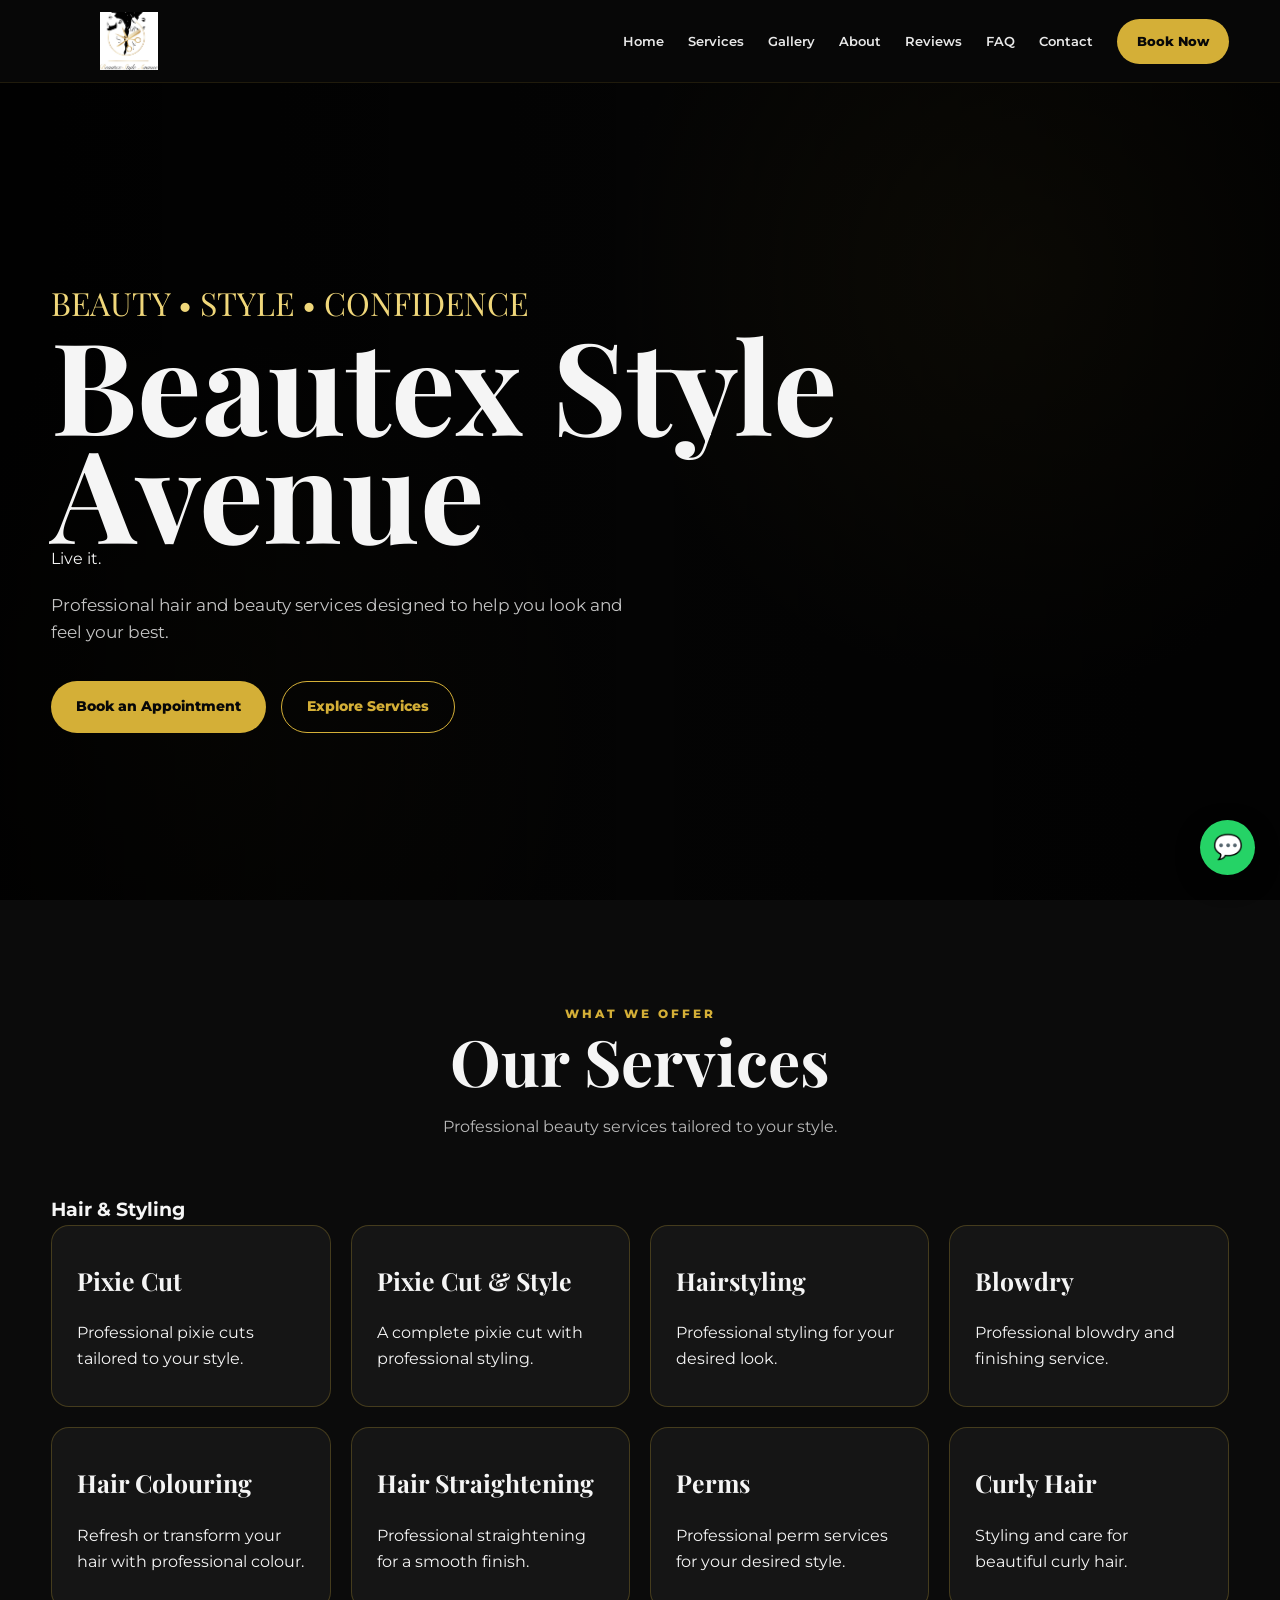
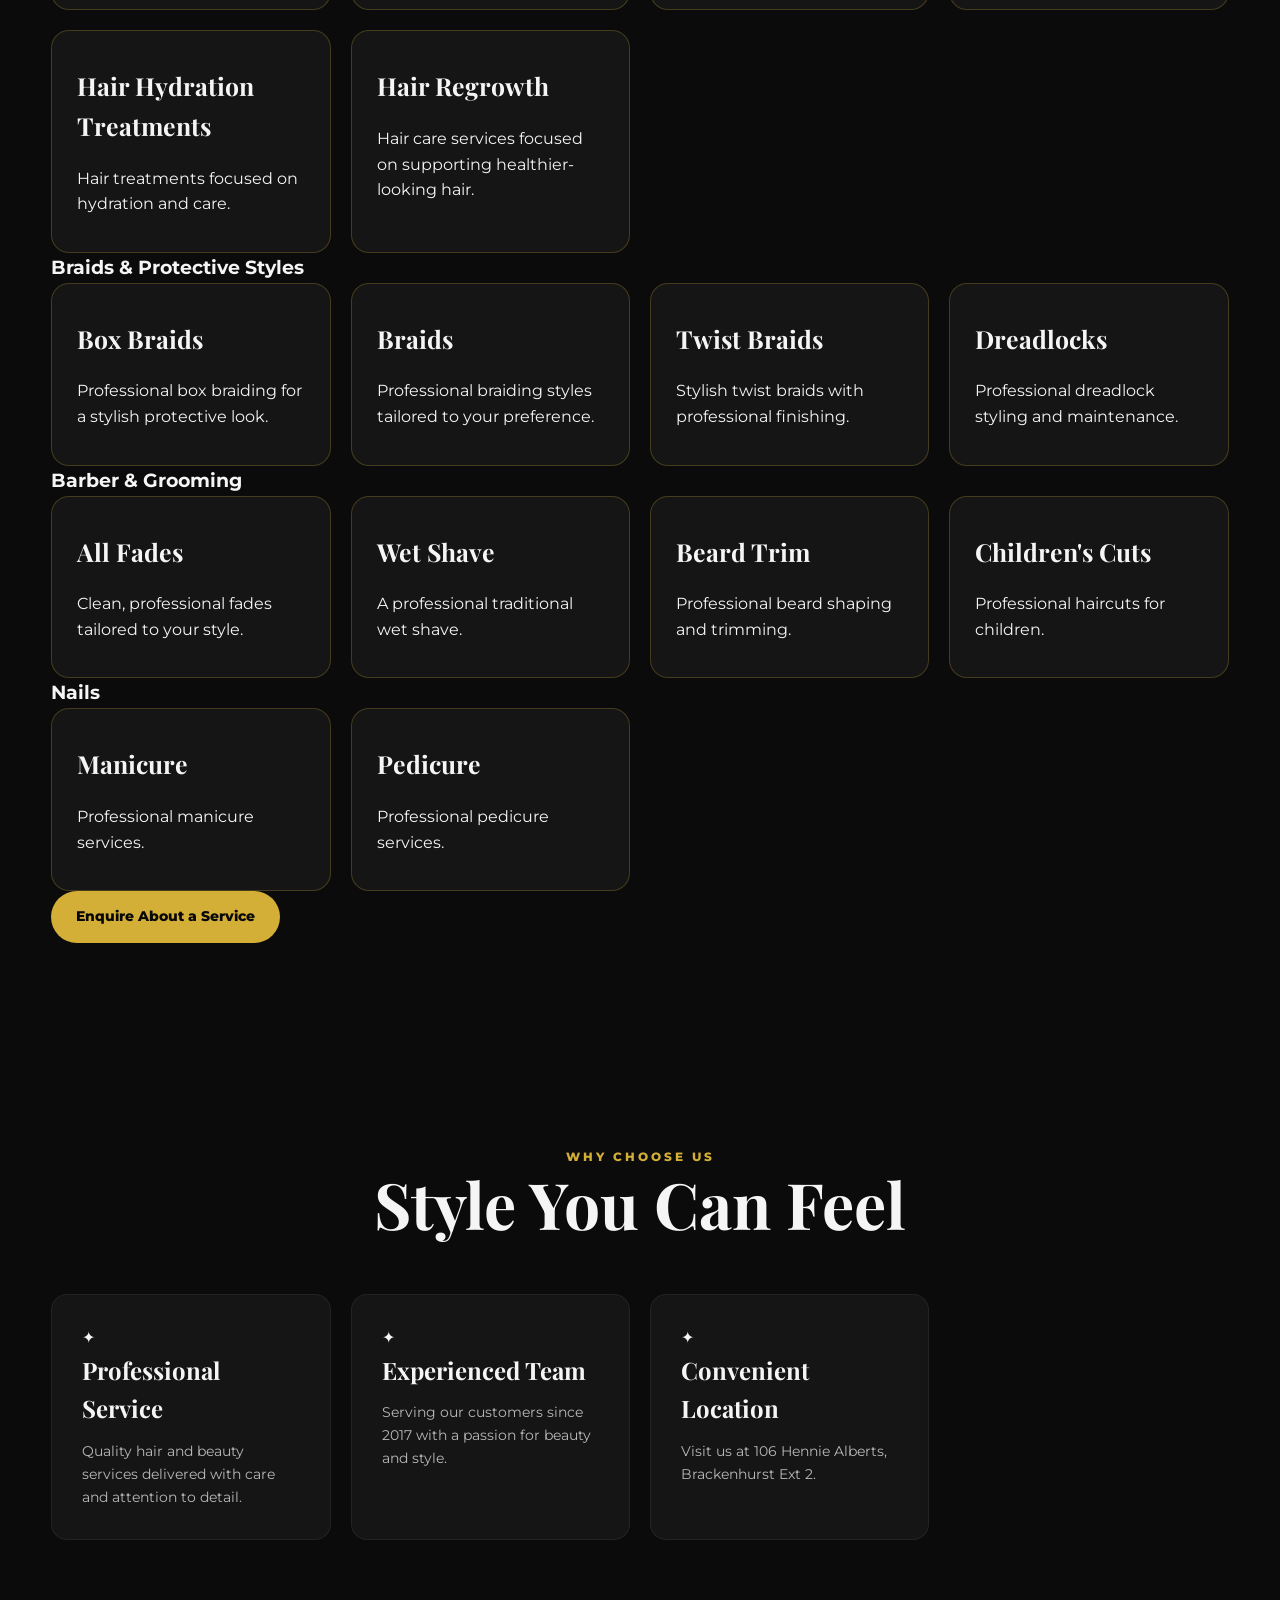
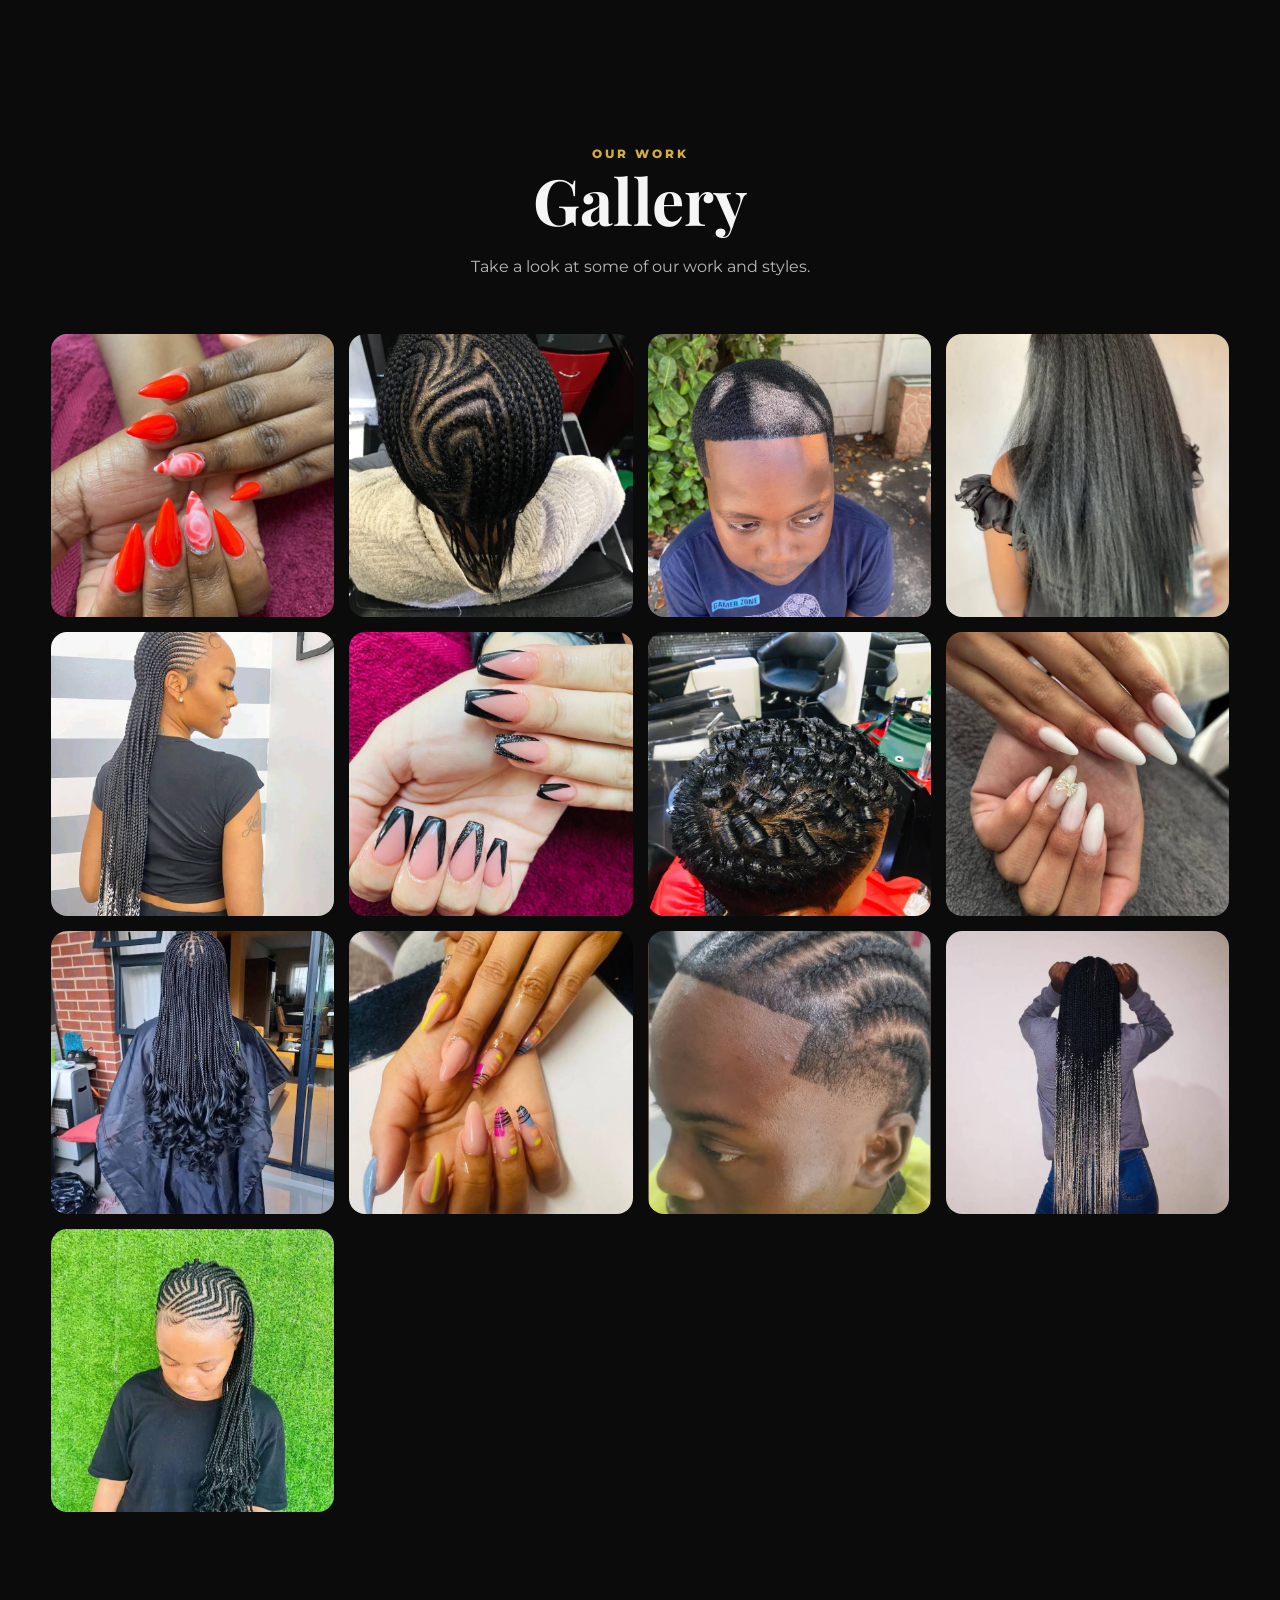
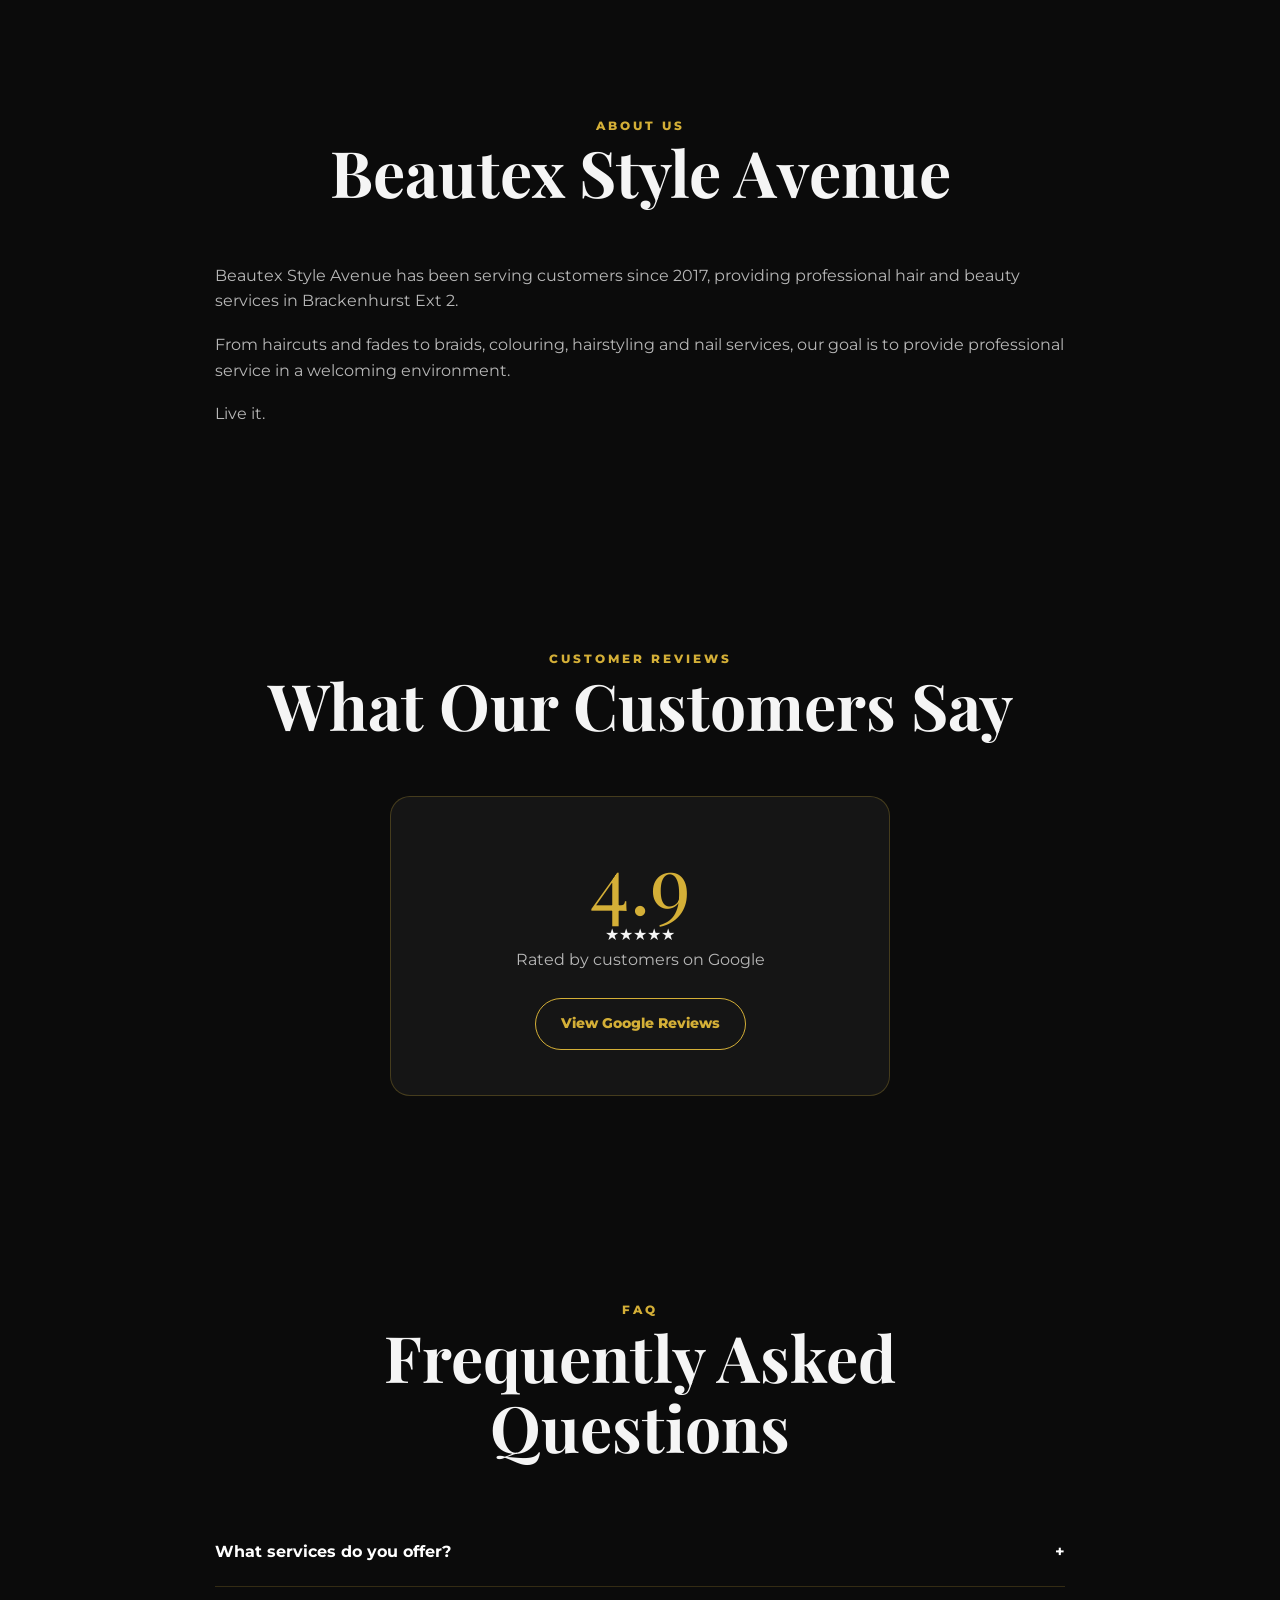
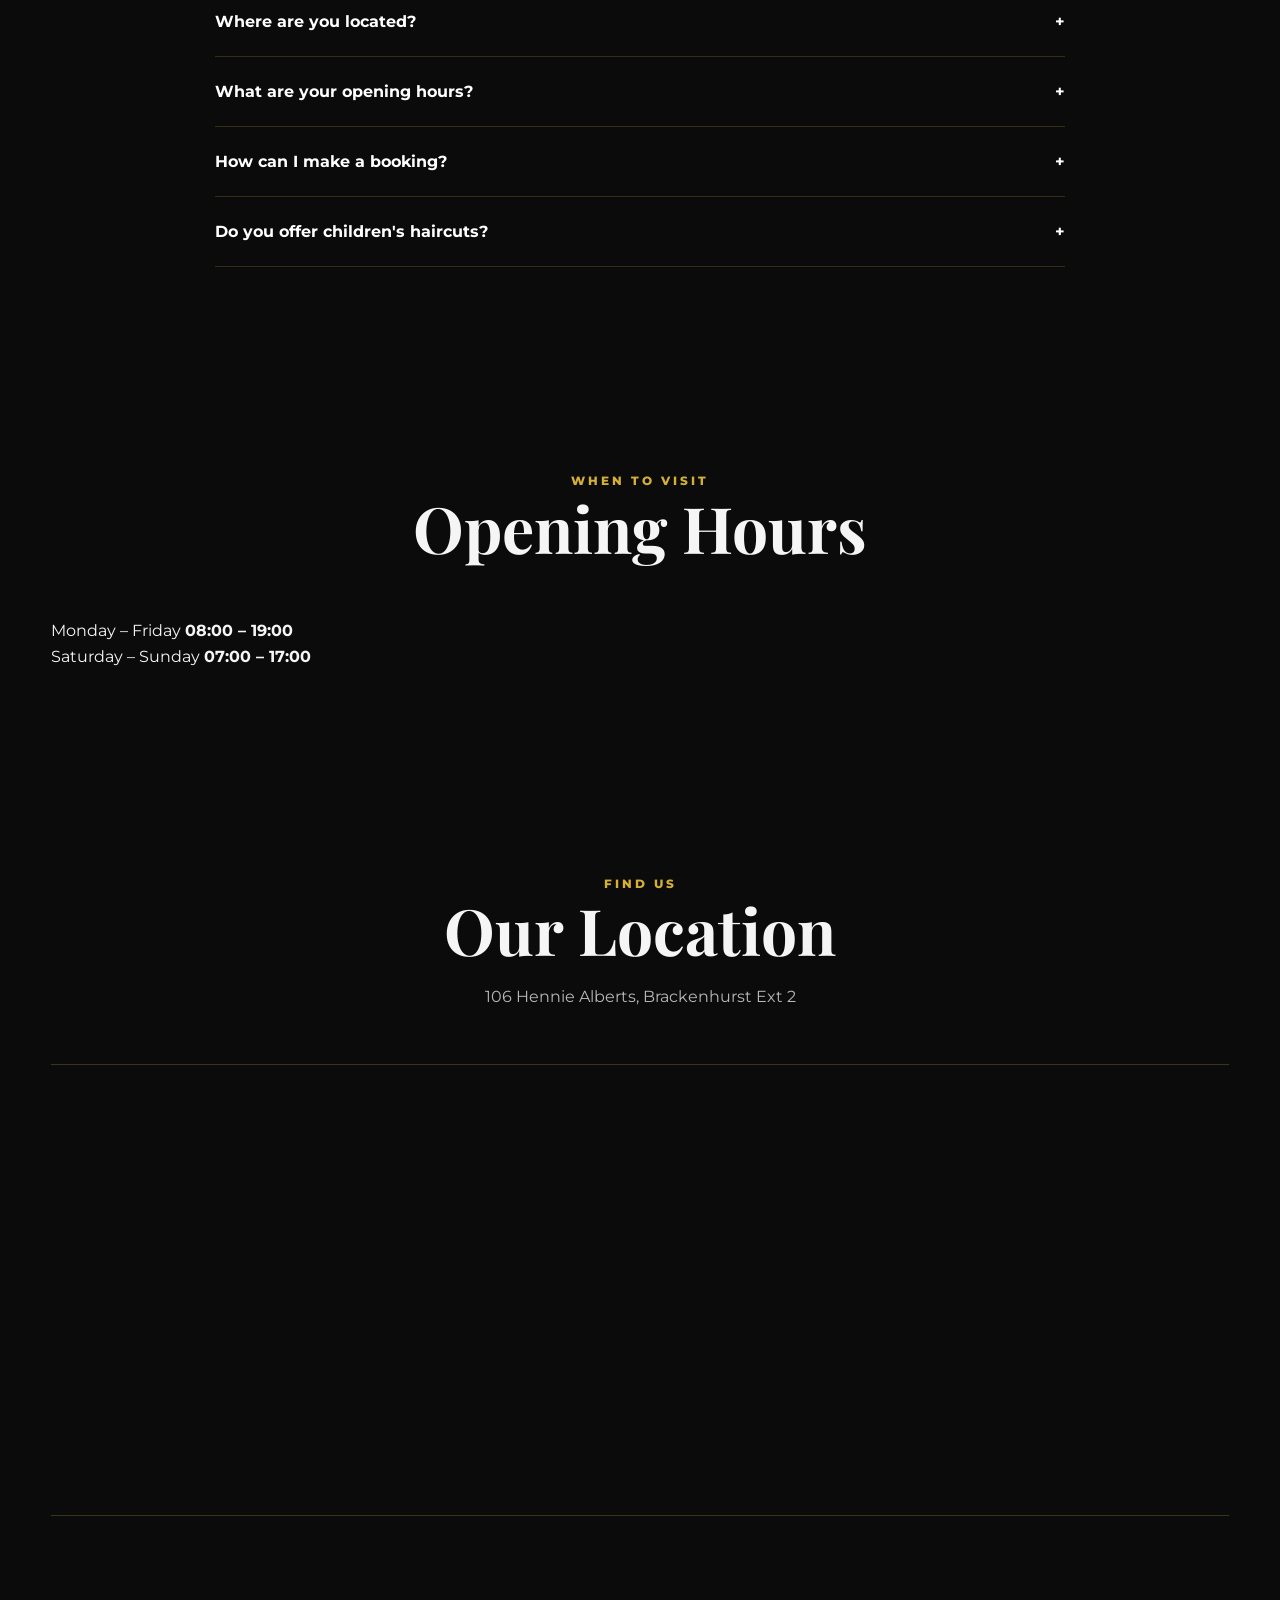
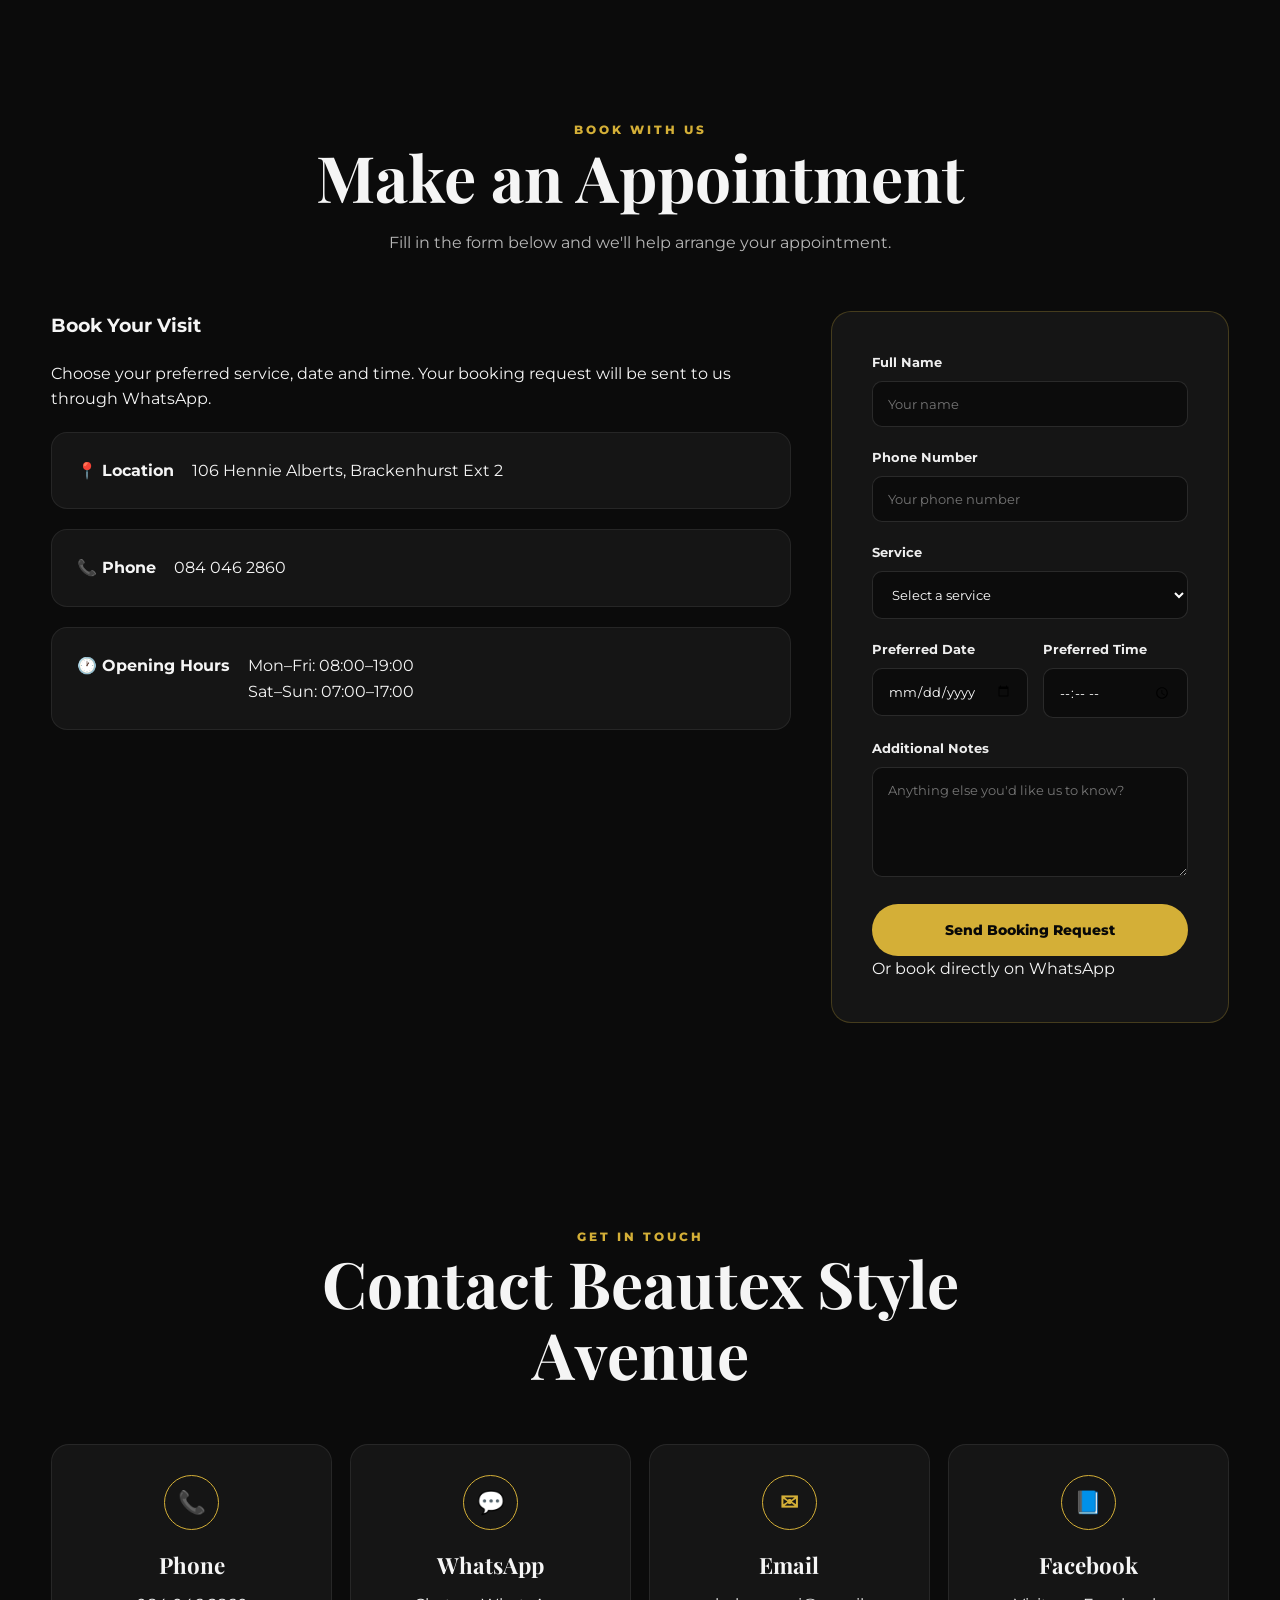
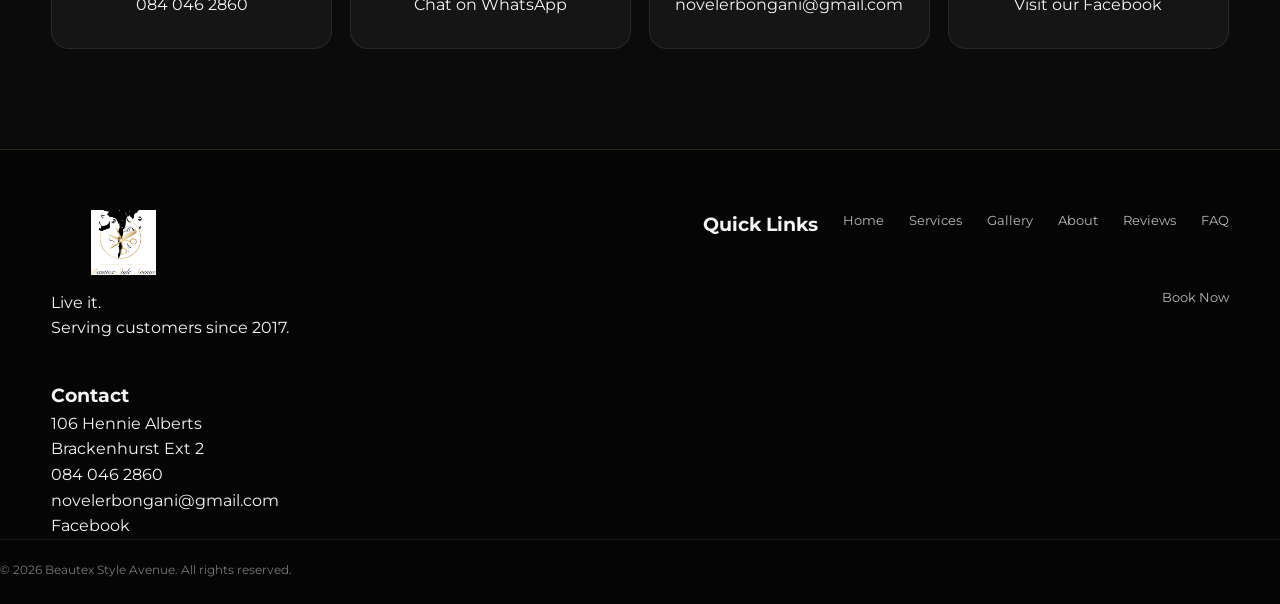
==== commit 9d96d450: "Update index.html" ====
--- a/index.html
+++ b/index.html
@@ -2,6 +2,7 @@
 <html lang="en">
 
 <head>
+
     <meta charset="UTF-8">
 
     <meta
@@ -9,14 +10,22 @@
         content="width=device-width, initial-scale=1.0"
     >
 
+    <!-- =========================
+         SEO
+    ========================= -->
+
+    <title>
+        Beautex Style Avenue | Hair Salon & Beauty Services in Brackenhurst
+    </title>
+
     <meta
         name="description"
-        content="Beautex Style Avenue — professional hair, barber, grooming and nail services in Brackenhurst, Alberton. Serving customers since 2017."
+        content="Beautex Style Avenue is a professional hair salon and beauty studio in Brackenhurst, Alberton. Offering hairstyling, braids, fades, hair colouring, treatments, manicures, pedicures and more."
     >
 
     <meta
         name="keywords"
-        content="Beautex Style Avenue, hair salon, barber, haircuts, braids, dreadlocks, manicure, pedicure, Brackenhurst, Alberton"
+        content="Beautex Style Avenue, hair salon Brackenhurst, hair salon Alberton, hairstylist Alberton, braids Brackenhurst, fades Alberton, hair colouring Alberton, manicure Alberton, pedicure Alberton"
     >
 
     <meta
@@ -24,9 +33,20 @@
         content="Beautex Style Avenue"
     >
 
-    <title>
-        Beautex Style Avenue | Hair, Beauty & Grooming
-    </title>
+    <meta
+        name="robots"
+        content="index, follow"
+    >
+
+    <link
+        rel="canonical"
+        href="https://snymanm275-code.github.io/beautex-style-avenue/"
+    >
+
+
+    <!-- =========================
+         FAVICON
+    ========================= -->
 
     <link
         rel="icon"
@@ -34,10 +54,97 @@
         href="images/beautexstyleavenue.png"
     >
 
+
+    <!-- =========================
+         OPEN GRAPH
+    ========================= -->
+
+    <meta
+        property="og:title"
+        content="Beautex Style Avenue | Hair Salon & Beauty Services"
+    >
+
+    <meta
+        property="og:description"
+        content="Professional hair and beauty services in Brackenhurst, Alberton. Book your appointment with Beautex Style Avenue."
+    >
+
+    <meta
+        property="og:url"
+        content="https://snymanm275-code.github.io/beautex-style-avenue/"
+    >
+
+    <meta
+        property="og:image"
+        content="https://snymanm275-code.github.io/beautex-style-avenue/images/beautexstyleavenue.png"
+    >
+
+    <meta
+        property="og:type"
+        content="website"
+    >
+
+
+    <!-- =========================
+         LOCAL BUSINESS SCHEMA
+    ========================= -->
+
+    <script type="application/ld+json">
+    {
+        "@context": "https://schema.org",
+        "@type": "BeautySalon",
+        "name": "Beautex Style Avenue",
+        "url": "https://snymanm275-code.github.io/beautex-style-avenue/",
+        "logo": "https://snymanm275-code.github.io/beautex-style-avenue/images/beautexstyleavenue.png",
+        "image": "https://snymanm275-code.github.io/beautex-style-avenue/images/photo%201.jpeg",
+        "telephone": "+27840462860",
+        "email": "novelerbongani@gmail.com",
+        "address": {
+            "@type": "PostalAddress",
+            "streetAddress": "106 Hennie Alberts",
+            "addressLocality": "Brackenhurst",
+            "addressRegion": "Gauteng",
+            "addressCountry": "ZA"
+        },
+        "openingHoursSpecification": [
+            {
+                "@type": "OpeningHoursSpecification",
+                "dayOfWeek": [
+                    "Monday",
+                    "Tuesday",
+                    "Wednesday",
+                    "Thursday",
+                    "Friday"
+                ],
+                "opens": "08:00",
+                "closes": "19:00"
+            },
+            {
+                "@type": "OpeningHoursSpecification",
+                "dayOfWeek": [
+                    "Saturday",
+                    "Sunday"
+                ],
+                "opens": "07:00",
+                "closes": "17:00"
+            }
+        ],
+        "sameAs": [
+            "https://web.facebook.com/p/Beautex-style-avenue-100032848765828/"
+        ]
+    }
+    </script>
+
+
+    <!-- =========================
+         STYLESHEET
+    ========================= -->
+
     <link
         rel="stylesheet"
         href="style.css"
     >
+
 </head>
 
 
@@ -45,23 +152,19 @@
 
 
 <!-- =========================
-     HEADER
+     NAVIGATION
 ========================= -->
 
 <header class="header">
 
     <div class="container nav-container">
 
-        <a
-            href="#home"
-            class="logo"
-        >
+        <a href="#home" class="logo">
             <img
                 src="images/beautexstyleavenue.png"
-                alt="Beautex Style Avenue"
+                alt="Beautex Style Avenue logo"
             >
         </a>
-
 
         <button
             class="menu-toggle"
@@ -71,50 +174,16 @@
             ☰
         </button>
 
-
-        <nav
-            class="nav"
-            id="navMenu"
-        >
-
-            <a href="#home">
-                Home
-            </a>
-
-            <a href="#services">
-                Services
-            </a>
-
-            <a href="#about">
-                About
-            </a>
-
-            <a href="#gallery">
-                Gallery
-            </a>
-
-            <a href="#reviews">
-                Reviews
-            </a>
-
-            <a href="#faq">
-                FAQ
-            </a>
-
-            <a href="#booking">
-                Booking
-            </a>
-
-            <a href="#contact">
-                Contact
-            </a>
-
-            <a
-                href="#booking"
-                class="nav-book"
-            >
-                Book Now
-            </a>
+        <nav class="nav" id="navMenu">
+
+            <a href="#home">Home</a>
+            <a href="#services">Services</a>
+            <a href="#gallery">Gallery</a>
+            <a href="#about">About</a>
+            <a href="#reviews">Reviews</a>
+            <a href="#faq">FAQ</a>
+            <a href="#contact">Contact</a>
+            <a href="#booking" class="nav-book">Book Now</a>
 
         </nav>
 
@@ -123,35 +192,31 @@
 </header>
 
 
-
 <!-- =========================
      HERO
 ========================= -->
 
-<section
-    class="hero"
-    id="home"
->
+<section id="home" class="hero">
 
     <div class="hero-overlay"></div>
 
     <div class="container hero-content">
 
-        <p class="hero-small">
-            SERVING CUSTOMERS SINCE 2017
+        <p class="hero-tagline">
+            BEAUTY • STYLE • CONFIDENCE
         </p>
 
         <h1>
-            BEAUTEX STYLE AVENUE
+            Beautex Style Avenue
         </h1>
 
-        <p class="hero-tagline">
+        <p class="hero-subtitle">
             Live it.
         </p>
 
         <p class="hero-description">
-            Professional hair, beauty, barber and grooming services
-            in Brackenhurst, Alberton.
+            Professional hair and beauty services designed
+            to help you look and feel your best.
         </p>
 
         <div class="hero-buttons">
@@ -165,7 +230,7 @@
 
             <a
                 href="#services"
-                class="btn btn-secondary"
+                class="btn btn-outline"
             >
                 Explore Services
             </a>
@@ -177,327 +242,210 @@
 </section>
 
 
-
 <!-- =========================
      SERVICES
 ========================= -->
 
-<section
-    class="section"
-    id="services"
->
+<section id="services" class="section">
 
     <div class="container">
 
         <div class="section-heading">
 
-            <p class="section-label">
+            <span class="section-label">
                 WHAT WE OFFER
-            </p>
+            </span>
 
             <h2>
                 Our Services
             </h2>
 
             <p>
-                Professional beauty, hair and grooming services
-                tailored to your style.
+                Professional beauty services tailored to your style.
             </p>
 
         </div>
 
 
-
         <!-- Hair & Styling -->
 
-        <div class="service-category">
-
-            <h3>
-                Hair & Styling
-            </h3>
-
-            <div class="services-grid">
-
-                <div class="service-card">
-                    <h4>Pixie Cut</h4>
-                    <p>Professional pixie cuts tailored to your style.</p>
-                    <a href="#booking">Enquire</a>
-                </div>
-
-                <div class="service-card">
-                    <h4>Pixie Cut & Style</h4>
-                    <p>A complete pixie cut and styling experience.</p>
-                    <a href="#booking">Enquire</a>
-                </div>
-
-                <div class="service-card">
-                    <h4>Hairstyling</h4>
-                    <p>Professional styling for your desired look.</p>
-                    <a href="#booking">Enquire</a>
-                </div>
-
-                <div class="service-card">
-                    <h4>Blowdry</h4>
-                    <p>Professional blowdry and finishing services.</p>
-                    <a href="#booking">Enquire</a>
-                </div>
-
-                <div class="service-card">
-                    <h4>Hair Colouring</h4>
-                    <p>Hair colouring services for your preferred look.</p>
-                    <a href="#booking">Enquire</a>
-                </div>
-
-                <div class="service-card">
-                    <h4>Hair Straightening</h4>
-                    <p>Professional hair straightening services.</p>
-                    <a href="#booking">Enquire</a>
-                </div>
-
-                <div class="service-card">
-                    <h4>Perms</h4>
-                    <p>Professional perm services and styling.</p>
-                    <a href="#booking">Enquire</a>
-                </div>
-
-                <div class="service-card">
-                    <h4>Curly Hair</h4>
-                    <p>Styling and care for curly hair.</p>
-                    <a href="#booking">Enquire</a>
-                </div>
-
-                <div class="service-card">
-                    <h4>Hair Hydration Treatments</h4>
-                    <p>Hydration-focused treatments for your hair.</p>
-                    <a href="#booking">Enquire</a>
-                </div>
-
-                <div class="service-card">
-                    <h4>Hair Regrowth</h4>
-                    <p>Hair care services focused on regrowth support.</p>
-                    <a href="#booking">Enquire</a>
-                </div>
-
-            </div>
-
-        </div>
-
+        <h3 class="service-category-title">
+            Hair & Styling
+        </h3>
+
+        <div class="services-grid">
+
+            <div class="service-card">
+                <h3>Pixie Cut</h3>
+                <p>Professional pixie cuts tailored to your style.</p>
+            </div>
+
+            <div class="service-card">
+                <h3>Pixie Cut & Style</h3>
+                <p>A complete pixie cut with professional styling.</p>
+            </div>
+
+            <div class="service-card">
+                <h3>Hairstyling</h3>
+                <p>Professional styling for your desired look.</p>
+            </div>
+
+            <div class="service-card">
+                <h3>Blowdry</h3>
+                <p>Professional blowdry and finishing service.</p>
+            </div>
+
+            <div class="service-card">
+                <h3>Hair Colouring</h3>
+                <p>Refresh or transform your hair with professional colour.</p>
+            </div>
+
+            <div class="service-card">
+                <h3>Hair Straightening</h3>
+                <p>Professional straightening for a smooth finish.</p>
+            </div>
+
+            <div class="service-card">
+                <h3>Perms</h3>
+                <p>Professional perm services for your desired style.</p>
+            </div>
+
+            <div class="service-card">
+                <h3>Curly Hair</h3>
+                <p>Styling and care for beautiful curly hair.</p>
+            </div>
+
+            <div class="service-card">
+                <h3>Hair Hydration Treatments</h3>
+                <p>Hair treatments focused on hydration and care.</p>
+            </div>
+
+            <div class="service-card">
+                <h3>Hair Regrowth</h3>
+                <p>Hair care services focused on supporting healthier-looking hair.</p>
+            </div>
+
+        </div>
 
 
         <!-- Braids -->
 
-        <div class="service-category">
-
-            <h3>
-                Braids & Protective Styles
-            </h3>
-
-            <div class="services-grid">
-
-                <div class="service-card">
-                    <h4>Box Braids</h4>
-                    <p>Professional box braid styling.</p>
-                    <a href="#booking">Enquire</a>
-                </div>
-
-                <div class="service-card">
-                    <h4>Braids</h4>
-                    <p>Beautiful braided styles for different occasions.</p>
-                    <a href="#booking">Enquire</a>
-                </div>
-
-                <div class="service-card">
-                    <h4>Twist Braids</h4>
-                    <p>Professional twist braid styling.</p>
-                    <a href="#booking">Enquire</a>
-                </div>
-
-                <div class="service-card">
-                    <h4>Dreadlocks</h4>
-                    <p>Dreadlock styling and maintenance.</p>
-                    <a href="#booking">Enquire</a>
-                </div>
-
-            </div>
-
-        </div>
-
+        <h3 class="service-category-title">
+            Braids & Protective Styles
+        </h3>
+
+        <div class="services-grid">
+
+            <div class="service-card">
+                <h3>Box Braids</h3>
+                <p>Professional box braiding for a stylish protective look.</p>
+            </div>
+
+            <div class="service-card">
+                <h3>Braids</h3>
+                <p>Professional braiding styles tailored to your preference.</p>
+            </div>
+
+            <div class="service-card">
+                <h3>Twist Braids</h3>
+                <p>Stylish twist braids with professional finishing.</p>
+            </div>
+
+            <div class="service-card">
+                <h3>Dreadlocks</h3>
+                <p>Professional dreadlock styling and maintenance.</p>
+            </div>
+
+        </div>
 
 
         <!-- Barber -->
 
-        <div class="service-category">
-
-            <h3>
-                Barber & Grooming
-            </h3>
-
-            <div class="services-grid">
-
-                <div class="service-card">
-                    <h4>All Fades</h4>
-                    <p>Professional fade haircuts and finishing.</p>
-                    <a href="#booking">Enquire</a>
-                </div>
-
-                <div class="service-card">
-                    <h4>Wet Shave</h4>
-                    <p>Professional wet shave grooming service.</p>
-                    <a href="#booking">Enquire</a>
-                </div>
-
-                <div class="service-card">
-                    <h4>Beard Trim</h4>
-                    <p>Clean and professional beard shaping.</p>
-                    <a href="#booking">Enquire</a>
-                </div>
-
-                <div class="service-card">
-                    <h4>Children's Cuts</h4>
-                    <p>Haircuts for younger customers.</p>
-                    <a href="#booking">Enquire</a>
-                </div>
-
-            </div>
-
-        </div>
-
+        <h3 class="service-category-title">
+            Barber & Grooming
+        </h3>
+
+        <div class="services-grid">
+
+            <div class="service-card">
+                <h3>All Fades</h3>
+                <p>Clean, professional fades tailored to your style.</p>
+            </div>
+
+            <div class="service-card">
+                <h3>Wet Shave</h3>
+                <p>A professional traditional wet shave.</p>
+            </div>
+
+            <div class="service-card">
+                <h3>Beard Trim</h3>
+                <p>Professional beard shaping and trimming.</p>
+            </div>
+
+            <div class="service-card">
+                <h3>Children's Cuts</h3>
+                <p>Professional haircuts for children.</p>
+            </div>
+
+        </div>
 
 
         <!-- Nails -->
 
-        <div class="service-category">
-
-            <h3>
-                Nails
-            </h3>
-
-            <div class="services-grid">
-
-                <div class="service-card">
-                    <h4>Manicure</h4>
-                    <p>Professional manicure services.</p>
-                    <a href="#booking">Enquire</a>
-                </div>
-
-                <div class="service-card">
-                    <h4>Pedicure</h4>
-                    <p>Professional pedicure services.</p>
-                    <a href="#booking">Enquire</a>
-                </div>
-
-            </div>
-
-        </div>
-
-    </div>
-
-</section>
-
-
-
-<!-- =========================
-     ABOUT
-========================= -->
-
-<section
-    class="section about-section"
-    id="about"
->
-
-    <div class="container about-grid">
-
-        <div class="about-content">
-
-            <p class="section-label">
-                ABOUT US
-            </p>
-
-            <h2>
-                Style That Lets You Live It.
-            </h2>
-
-            <p>
-                Beautex Style Avenue has been serving customers
-                since 2017, providing professional hair, beauty,
-                barber and grooming services.
-            </p>
-
-            <p>
-                We are located at 106 Hennie Alberts,
-                Brackenhurst Ext 2, Alberton.
-            </p>
+        <h3 class="service-category-title">
+            Nails
+        </h3>
+
+        <div class="services-grid">
+
+            <div class="service-card">
+                <h3>Manicure</h3>
+                <p>Professional manicure services.</p>
+            </div>
+
+            <div class="service-card">
+                <h3>Pedicure</h3>
+                <p>Professional pedicure services.</p>
+            </div>
+
+        </div>
+
+
+        <div class="section-cta">
 
             <a
                 href="#booking"
                 class="btn btn-primary"
             >
-                Book Your Visit
+                Enquire About a Service
             </a>
 
         </div>
 
-
-        <div class="about-highlight">
-
-            <div>
-                <strong>
-                    2017
-                </strong>
-
-                <span>
-                    Serving Customers Since
-                </span>
-            </div>
-
-            <div>
-                <strong>
-                    Professional
-                </strong>
-
-                <span>
-                    Hair & Beauty Services
-                </span>
-            </div>
-
-            <div>
-                <strong>
-                    Brackenhurst
-                </strong>
-
-                <span>
-                    Alberton
-                </span>
-            </div>
-
-        </div>
-
     </div>
 
 </section>
 
 
-
 <!-- =========================
      WHY CHOOSE US
 ========================= -->
 
-<section class="section">
+<section class="section section-dark">
 
     <div class="container">
 
         <div class="section-heading">
 
-            <p class="section-label">
-                WHY BEAUTEX
-            </p>
+            <span class="section-label">
+                WHY CHOOSE US
+            </span>
 
             <h2>
-                Why Choose Us?
+                Style You Can Feel
             </h2>
 
         </div>
-
 
         <div class="why-grid">
 
@@ -512,8 +460,8 @@
                 </h3>
 
                 <p>
-                    Quality hair, beauty and grooming services
-                    for every customer.
+                    Quality hair and beauty services delivered
+                    with care and attention to detail.
                 </p>
 
             </div>
@@ -526,11 +474,12 @@
                 </div>
 
                 <h3>
-                    Experienced
+                    Experienced Team
                 </h3>
 
                 <p>
-                    Serving customers since 2017.
+                    Serving our customers since 2017 with
+                    a passion for beauty and style.
                 </p>
 
             </div>
@@ -543,34 +492,16 @@
                 </div>
 
                 <h3>
-                    Wide Range of Services
+                    Convenient Location
                 </h3>
 
                 <p>
-                    Hair, braids, barbering, grooming and nails
-                    all in one place.
+                    Visit us at 106 Hennie Alberts,
+                    Brackenhurst Ext 2.
                 </p>
 
             </div>
 
-
-            <div class="why-card">
-
-                <div class="why-icon">
-                    ✦
-                </div>
-
-                <h3>
-                    Easy Booking
-                </h3>
-
-                <p>
-                    Contact us directly through WhatsApp
-                    to arrange your appointment.
-                </p>
-
-            </div>
-
         </div>
 
     </div>
@@ -578,59 +509,26 @@
 </section>
 
 
-
-<!-- =========================
-     FEATURED CTA
-========================= -->
-
-<section class="featured-cta">
+<!-- =========================
+     GALLERY
+========================= -->
+
+<section id="gallery" class="section">
 
     <div class="container">
 
-        <p>
-            READY FOR YOUR NEXT LOOK?
-        </p>
-
-        <h2>
-            Your Style. Your Avenue.
-        </h2>
-
-        <a
-            href="#booking"
-            class="btn btn-primary"
-        >
-            Book an Appointment
-        </a>
-
-    </div>
-
-</section>
-
-
-
-<!-- =========================
-     GALLERY
-========================= -->
-
-<section
-    class="section"
-    id="gallery"
->
-
-    <div class="container">
-
         <div class="section-heading">
 
-            <p class="section-label">
+            <span class="section-label">
                 OUR WORK
-            </p>
+            </span>
 
             <h2>
                 Gallery
             </h2>
 
             <p>
-                Take a look at some of our work.
+                Take a look at some of our work and styles.
             </p>
 
         </div>
@@ -639,55 +537,55 @@
         <div class="gallery-grid">
 
             <div class="gallery-item">
-                <img src="images/photo 1.jpeg" alt="Beautex Style Avenue work">
+                <img src="images/photo 1.jpeg" alt="Beautex Style Avenue hair and beauty work">
             </div>
 
             <div class="gallery-item">
-                <img src="images/photo 2.jpeg" alt="Beautex Style Avenue work">
+                <img src="images/photo 2.jpeg" alt="Beautex Style Avenue hairstyle">
             </div>
 
             <div class="gallery-item">
-                <img src="images/photo 3.jpeg" alt="Beautex Style Avenue work">
+                <img src="images/photo 3.jpeg" alt="Beautex Style Avenue hair styling">
             </div>
 
             <div class="gallery-item">
-                <img src="images/photo 4.jpeg" alt="Beautex Style Avenue work">
+                <img src="images/photo 4.jpeg" alt="Beautex Style Avenue beauty service">
             </div>
 
             <div class="gallery-item">
-                <img src="images/photo 5.jpeg" alt="Beautex Style Avenue work">
+                <img src="images/photo 5.jpeg" alt="Beautex Style Avenue hairstyle">
             </div>
 
             <div class="gallery-item">
-                <img src="images/photo 6.jpeg" alt="Beautex Style Avenue work">
+                <img src="images/photo 6.jpeg" alt="Beautex Style Avenue hair service">
             </div>
 
             <div class="gallery-item">
-                <img src="images/photo 7.jpeg" alt="Beautex Style Avenue work">
+                <img src="images/photo 7.jpeg" alt="Beautex Style Avenue styling">
             </div>
 
             <div class="gallery-item">
-                <img src="images/photo 8.jpeg" alt="Beautex Style Avenue work">
+                <img src="images/photo 8.jpeg" alt="Beautex Style Avenue hair work">
             </div>
 
             <div class="gallery-item">
-                <img src="images/photo 9.jpeg" alt="Beautex Style Avenue work">
+                <img src="images/photo 9.jpeg" alt="Beautex Style Avenue beauty work">
             </div>
 
             <div class="gallery-item">
-                <img src="images/photo 10.jpeg" alt="Beautex Style Avenue work">
+                <img src="images/photo 10.jpeg" alt="Beautex Style Avenue hairstyle">
             </div>
 
             <div class="gallery-item">
-                <img src="images/photo 11.jpeg" alt="Beautex Style Avenue work">
+                <img src="images/photo 11.jpeg" alt="Beautex Style Avenue hair styling">
             </div>
 
             <div class="gallery-item">
-                <img src="images/photo 12.jpeg" alt="Beautex Style Avenue work">
+                <img src="images/photo 12.jpeg" alt="Beautex Style Avenue beauty service">
             </div>
 
             <div class="gallery-item">
-                <img src="images/photo 13.jpeg" alt="Beautex Style Avenue work">
+                <img src="images/photo 13.jpeg" alt="Beautex Style Avenue hair and beauty">
             </div>
 
         </div>
@@ -697,23 +595,103 @@
 </section>
 
 
+<!-- =========================
+     LIGHTBOX
+========================= -->
+
+<div
+    class="lightbox"
+    id="lightbox"
+    aria-hidden="true"
+>
+
+    <button
+        class="lightbox-close"
+        id="lightboxClose"
+        aria-label="Close gallery"
+    >
+        ×
+    </button>
+
+    <button
+        class="lightbox-prev"
+        id="lightboxPrev"
+        aria-label="Previous image"
+    >
+        ‹
+    </button>
+
+    <img
+        id="lightboxImage"
+        src=""
+        alt="Beautex Style Avenue gallery image"
+    >
+
+    <button
+        class="lightbox-next"
+        id="lightboxNext"
+        aria-label="Next image"
+    >
+        ›
+    </button>
+
+</div>
+
+
+<!-- =========================
+     ABOUT
+========================= -->
+
+<section id="about" class="section section-dark">
+
+    <div class="container about-content">
+
+        <div class="section-heading">
+
+            <span class="section-label">
+                ABOUT US
+            </span>
+
+            <h2>
+                Beautex Style Avenue
+            </h2>
+
+        </div>
+
+        <p>
+            Beautex Style Avenue has been serving customers since 2017,
+            providing professional hair and beauty services in
+            Brackenhurst Ext 2.
+        </p>
+
+        <p>
+            From haircuts and fades to braids, colouring,
+            hairstyling and nail services, our goal is to provide
+            professional service in a welcoming environment.
+        </p>
+
+        <p class="about-tagline">
+            Live it.
+        </p>
+
+    </div>
+
+</section>
+
 
 <!-- =========================
      REVIEWS
 ========================= -->
 
-<section
-    class="section reviews-section"
-    id="reviews"
->
+<section id="reviews" class="section">
 
     <div class="container">
 
         <div class="section-heading">
 
-            <p class="section-label">
+            <span class="section-label">
                 CUSTOMER REVIEWS
-            </p>
+            </span>
 
             <h2>
                 What Our Customers Say
@@ -729,17 +707,18 @@
             </div>
 
             <div class="rating-stars">
-                ★ ★ ★ ★ ★
+                ★★★★★
             </div>
 
             <p>
-                Google rating
+                Rated by customers on Google
             </p>
 
             <a
                 href="https://www.google.com/maps/search/?api=1&query=Beautex+Style+Avenue"
                 target="_blank"
                 rel="noopener noreferrer"
+                class="btn btn-outline"
             >
                 View Google Reviews
             </a>
@@ -751,23 +730,19 @@
 </section>
 
 
-
 <!-- =========================
      FAQ
 ========================= -->
 
-<section
-    class="section faq-section"
-    id="faq"
->
+<section id="faq" class="section section-dark">
 
     <div class="container">
 
         <div class="section-heading">
 
-            <p class="section-label">
+            <span class="section-label">
                 FAQ
-            </p>
+            </span>
 
             <h2>
                 Frequently Asked Questions
@@ -781,23 +756,21 @@
 
             <div class="faq-item">
 
-                <button class="faq-question">
-
-                    <span>
-                        What are your opening hours?
-                    </span>
-
-                    <span>
-                        +
-                    </span>
-
+                <button
+                    class="faq-question"
+                    type="button"
+                >
+                    What services do you offer?
+                    <span>+</span>
                 </button>
 
                 <div class="faq-answer">
 
                     <p>
-                        Weekdays: 08:00–19:00.
-                        Weekends: 07:00–17:00.
+                        We offer haircuts, fades, hairstyling,
+                        braids, colouring, perms, dreadlocks,
+                        beard grooming, manicures, pedicures
+                        and more.
                     </p>
 
                 </div>
@@ -805,26 +778,21 @@
             </div>
 
 
-
             <div class="faq-item">
 
-                <button class="faq-question">
-
-                    <span>
-                        Where are you located?
-                    </span>
-
-                    <span>
-                        +
-                    </span>
-
+                <button
+                    class="faq-question"
+                    type="button"
+                >
+                    Where are you located?
+                    <span>+</span>
                 </button>
 
                 <div class="faq-answer">
 
                     <p>
-                        106 Hennie Alberts,
-                        Brackenhurst Ext 2, Alberton.
+                        We are located at 106 Hennie Alberts,
+                        Brackenhurst Ext 2.
                     </p>
 
                 </div>
@@ -832,26 +800,21 @@
             </div>
 
 
-
             <div class="faq-item">
 
-                <button class="faq-question">
-
-                    <span>
-                        How can I book an appointment?
-                    </span>
-
-                    <span>
-                        +
-                    </span>
-
+                <button
+                    class="faq-question"
+                    type="button"
+                >
+                    What are your opening hours?
+                    <span>+</span>
                 </button>
 
                 <div class="faq-answer">
 
                     <p>
-                        You can use the booking form on this website
-                        and continue directly to WhatsApp.
+                        Monday to Friday: 08:00–19:00.
+                        Saturday and Sunday: 07:00–17:00.
                     </p>
 
                 </div>
@@ -859,27 +822,21 @@
             </div>
 
 
-
             <div class="faq-item">
 
-                <button class="faq-question">
-
-                    <span>
-                        What services do you offer?
-                    </span>
-
-                    <span>
-                        +
-                    </span>
-
+                <button
+                    class="faq-question"
+                    type="button"
+                >
+                    How can I make a booking?
+                    <span>+</span>
                 </button>
 
                 <div class="faq-answer">
 
                     <p>
-                        We offer hair styling, colouring, braids,
-                        dreadlocks, barbering, grooming,
-                        manicures and pedicures.
+                        You can use our online booking form
+                        or contact us directly on WhatsApp.
                     </p>
 
                 </div>
@@ -887,25 +844,20 @@
             </div>
 
 
-
             <div class="faq-item">
 
-                <button class="faq-question">
-
-                    <span>
-                        Do you offer children's haircuts?
-                    </span>
-
-                    <span>
-                        +
-                    </span>
-
+                <button
+                    class="faq-question"
+                    type="button"
+                >
+                    Do you offer children's haircuts?
+                    <span>+</span>
                 </button>
 
                 <div class="faq-answer">
 
                     <p>
-                        Yes. Children's cuts are available.
+                        Yes, children's cuts are available.
                     </p>
 
                 </div>
@@ -913,33 +865,6 @@
             </div>
 
 
-
-            <div class="faq-item">
-
-                <button class="faq-question">
-
-                    <span>
-                        Can I contact you on WhatsApp?
-                    </span>
-
-                    <span>
-                        +
-                    </span>
-
-                </button>
-
-                <div class="faq-answer">
-
-                    <p>
-                        Yes. You can contact Beautex Style Avenue
-                        directly through WhatsApp.
-                    </p>
-
-                </div>
-
-            </div>
-
-
         </div>
 
     </div>
@@ -947,106 +872,193 @@
 </section>
 
 
+<!-- =========================
+     OPENING HOURS
+========================= -->
+
+<section class="section">
+
+    <div class="container">
+
+        <div class="section-heading">
+
+            <span class="section-label">
+                WHEN TO VISIT
+            </span>
+
+            <h2>
+                Opening Hours
+            </h2>
+
+        </div>
+
+
+        <div class="hours-card">
+
+            <div class="hours-row">
+                <span>Monday – Friday</span>
+                <strong>08:00 – 19:00</strong>
+            </div>
+
+            <div class="hours-row">
+                <span>Saturday – Sunday</span>
+                <strong>07:00 – 17:00</strong>
+            </div>
+
+        </div>
+
+    </div>
+
+</section>
+
+
+<!-- =========================
+     LOCATION
+========================= -->
+
+<section id="location" class="section section-dark">
+
+    <div class="container">
+
+        <div class="section-heading">
+
+            <span class="section-label">
+                FIND US
+            </span>
+
+            <h2>
+                Our Location
+            </h2>
+
+            <p>
+                106 Hennie Alberts, Brackenhurst Ext 2
+            </p>
+
+        </div>
+
+
+        <div class="map-container">
+
+            <iframe
+                src="https://www.google.com/maps?q=106+Hennie+Alberts,+Brackenhurst+Ext+2,+Alberton,+South+Africa&output=embed"
+                width="100%"
+                height="450"
+                style="border:0;"
+                allowfullscreen=""
+                loading="lazy"
+                referrerpolicy="no-referrer-when-downgrade"
+                title="Beautex Style Avenue location"
+            ></iframe>
+
+        </div>
+
+    </div>
+
+</section>
+
 
 <!-- =========================
      BOOKING
 ========================= -->
 
-<section
-    class="section booking-section"
-    id="booking"
->
-
-    <div class="container booking-grid">
-
-
-        <div class="booking-info">
-
-            <p class="section-label">
+<section id="booking" class="section">
+
+    <div class="container">
+
+        <div class="section-heading">
+
+            <span class="section-label">
                 BOOK WITH US
-            </p>
+            </span>
 
             <h2>
                 Make an Appointment
             </h2>
 
             <p>
-                Fill in the form and we'll take you directly
-                to WhatsApp to continue your booking.
+                Fill in the form below and we'll help arrange your appointment.
             </p>
 
-
-            <div class="booking-info-item">
-
-                <strong>
-                    Opening Hours
-                </strong>
-
-                <span>
-                    Weekdays: 08:00–19:00
-                </span>
-
-                <span>
-                    Weekends: 07:00–17:00
-                </span>
-
-            </div>
-
-
-            <div class="booking-info-item">
-
-                <strong>
-                    WhatsApp
-                </strong>
-
-                <span>
-                    084 046 2860
-                </span>
-
-            </div>
-
-
-            <div class="booking-info-item">
-
-                <strong>
-                    Location
-                </strong>
-
-                <span>
-                    106 Hennie Alberts,
-                    Brackenhurst Ext 2
-                </span>
-
-            </div>
-
-        </div>
-
-
-
-        <div class="booking-form-wrapper">
+        </div>
+
+
+        <div class="booking-wrapper">
+
+
+            <div class="booking-info">
+
+                <h3>
+                    Book Your Visit
+                </h3>
+
+                <p>
+                    Choose your preferred service, date and time.
+                    Your booking request will be sent to us through WhatsApp.
+                </p>
+
+
+                <div class="booking-info-item">
+
+                    <strong>
+                        📍 Location
+                    </strong>
+
+                    <span>
+                        106 Hennie Alberts, Brackenhurst Ext 2
+                    </span>
+
+                </div>
+
+
+                <div class="booking-info-item">
+
+                    <strong>
+                        📞 Phone
+                    </strong>
+
+                    <span>
+                        084 046 2860
+                    </span>
+
+                </div>
+
+
+                <div class="booking-info-item">
+
+                    <strong>
+                        🕐 Opening Hours
+                    </strong>
+
+                    <span>
+                        Mon–Fri: 08:00–19:00<br>
+                        Sat–Sun: 07:00–17:00
+                    </span>
+
+                </div>
+
+            </div>
+
 
             <form
                 id="bookingForm"
                 class="booking-form"
             >
 
-
                 <div class="form-group">
 
                     <label for="name">
-                        Your Name
+                        Full Name
                     </label>
 
                     <input
                         type="text"
                         id="name"
                         name="name"
-                        placeholder="Enter your name"
+                        placeholder="Your name"
                         required
                     >
 
                 </div>
-
 
 
                 <div class="form-group">
@@ -1059,12 +1071,11 @@
                         type="tel"
                         id="phone"
                         name="phone"
-                        placeholder="Enter your phone number"
+                        placeholder="Your phone number"
                         required
                     >
 
                 </div>
-
 
 
                 <div class="form-group">
@@ -1083,83 +1094,83 @@
                             Select a service
                         </option>
 
-                        <option>
+                        <option value="Pixie Cut">
                             Pixie Cut
                         </option>
 
-                        <option>
+                        <option value="Pixie Cut & Style">
                             Pixie Cut & Style
                         </option>
 
-                        <option>
+                        <option value="Hairstyling">
                             Hairstyling
                         </option>
 
-                        <option>
+                        <option value="Blowdry">
                             Blowdry
                         </option>
 
-                        <option>
+                        <option value="Hair Colouring">
                             Hair Colouring
                         </option>
 
-                        <option>
+                        <option value="Hair Straightening">
                             Hair Straightening
                         </option>
 
-                        <option>
+                        <option value="Perms">
                             Perms
                         </option>
 
-                        <option>
+                        <option value="Curly Hair">
                             Curly Hair
                         </option>
 
-                        <option>
+                        <option value="Hair Hydration Treatments">
                             Hair Hydration Treatments
                         </option>
 
-                        <option>
+                        <option value="Hair Regrowth">
                             Hair Regrowth
                         </option>
 
-                        <option>
+                        <option value="Box Braids">
                             Box Braids
                         </option>
 
-                        <option>
+                        <option value="Braids">
                             Braids
                         </option>
 
-                        <option>
+                        <option value="Twist Braids">
                             Twist Braids
                         </option>
 
-                        <option>
+                        <option value="Dreadlocks">
                             Dreadlocks
                         </option>
 
-                        <option>
+                        <option value="All Fades">
                             All Fades
                         </option>
 
-                        <option>
+                        <option value="Wet Shave">
                             Wet Shave
                         </option>
 
-                        <option>
+                        <option value="Beard Trim">
                             Beard Trim
                         </option>
 
-                        <option>
+                        <option value="Children's Cuts">
                             Children's Cuts
                         </option>
 
-                        <option>
+                        <option value="Manicure">
                             Manicure
                         </option>
 
-                        <option>
+                        <option value="Pedicure">
                             Pedicure
                         </option>
 
@@ -1168,39 +1179,40 @@
                 </div>
 
 
-
-                <div class="form-group">
-
-                    <label for="date">
-                        Preferred Date
-                    </label>
-
-                    <input
-                        type="date"
-                        id="date"
-                        name="date"
-                        required
-                    >
-
-                </div>
-
-
-
-                <div class="form-group">
-
-                    <label for="time">
-                        Preferred Time
-                    </label>
-
-                    <input
-                        type="time"
-                        id="time"
-                        name="time"
-                        required
-                    >
-
-                </div>
-
+                <div class="form-row">
+
+                    <div class="form-group">
+
+                        <label for="date">
+                            Preferred Date
+                        </label>
+
+                        <input
+                            type="date"
+                            id="date"
+                            name="date"
+                            required
+                        >
+
+                    </div>
+
+
+                    <div class="form-group">
+
+                        <label for="time">
+                            Preferred Time
+                        </label>
+
+                        <input
+                            type="time"
+                            id="time"
+                            name="time"
+                            required
+                        >
+
+                    </div>
+
+                </div>
 
 
                 <div class="form-group">
@@ -1212,21 +1224,30 @@
                     <textarea
                         id="message"
                         name="message"
-                        rows="4"
-                        placeholder="Anything else we should know?"
+                        rows="5"
+                        placeholder="Anything else you'd like us to know?"
                     ></textarea>
 
                 </div>
-
 
 
                 <button
                     type="submit"
                     class="btn btn-primary booking-submit"
                 >
-                    Continue to WhatsApp
+                    Send Booking Request
                 </button>
 
+
+                <a
+                    href="https://wa.me/27840462860"
+                    target="_blank"
+                    rel="noopener noreferrer"
+                    class="whatsapp-booking"
+                >
+                    Or book directly on WhatsApp
+                </a>
+
             </form>
 
         </div>
@@ -1236,23 +1257,19 @@
 </section>
 
 
-
 <!-- =========================
      CONTACT
 ========================= -->
 
-<section
-    class="section"
-    id="contact"
->
+<section id="contact" class="section section-dark">
 
     <div class="container">
 
         <div class="section-heading">
 
-            <p class="section-label">
+            <span class="section-label">
                 GET IN TOUCH
-            </p>
+            </span>
 
             <h2>
                 Contact Beautex Style Avenue
@@ -1264,33 +1281,24 @@
         <div class="contact-grid">
 
 
-            <a
-                href="tel:+27840462860"
-                class="contact-card"
-            >
+            <div class="contact-card">
 
                 <div class="contact-icon">
-                    ☎
+                    📞
                 </div>
 
                 <h3>
-                    Call Us
+                    Phone
                 </h3>
 
-                <p>
+                <a href="tel:+27840462860">
                     084 046 2860
-                </p>
-
-            </a>
-
-
-
-            <a
-                href="https://wa.me/27840462860"
-                target="_blank"
-                rel="noopener noreferrer"
-                class="contact-card"
-            >
+                </a>
+
+            </div>
+
+
+            <div class="contact-card">
 
                 <div class="contact-icon">
                     💬
@@ -1300,18 +1308,18 @@
                     WhatsApp
                 </h3>
 
-                <p>
-                    084 046 2860
-                </p>
-
-            </a>
-
-
-
-            <a
-                href="mailto:novelerbongani@gmail.com"
-                class="contact-card"
-            >
+                <a
+                    href="https://wa.me/27840462860"
+                    target="_blank"
+                    rel="noopener noreferrer"
+                >
+                    Chat on WhatsApp
+                </a>
+
+            </div>
+
+
+            <div class="contact-card">
 
                 <div class="contact-icon">
                     ✉
@@ -1321,154 +1329,39 @@
                     Email
                 </h3>
 
-                <p>
+                <a href="mailto:novelerbongani@gmail.com">
                     novelerbongani@gmail.com
-                </p>
-
-            </a>
-
-
-
-            <a
-                href="https://web.facebook.com/p/Beautex-style-avenue-100032848765828/?_rdc=1&_rdr#"
-                target="_blank"
-                rel="noopener noreferrer"
-                class="contact-card"
-            >
+                </a>
+
+            </div>
+
+
+            <div class="contact-card">
 
                 <div class="contact-icon">
-                    f
+                    📘
                 </div>
 
                 <h3>
                     Facebook
                 </h3>
 
-                <p>
-                    Visit our Facebook page
-                </p>
-
-            </a>
+                <a
+                    href="https://web.facebook.com/p/Beautex-style-avenue-100032848765828/"
+                    target="_blank"
+                    rel="noopener noreferrer"
+                >
+                    Visit our Facebook
+                </a>
+
+            </div>
+
 
         </div>
 
     </div>
 
 </section>
-
-
-
-<!-- =========================
-     MAP
-========================= -->
-
-<section class="map-section">
-
-    <iframe
-        src="https://www.google.com/maps?q=106+Hennie+Alberts,+Brackenhurst+Ext+2,+Alberton,+South+Africa&output=embed"
-        width="100%"
-        height="450"
-        style="border:0;"
-        allowfullscreen=""
-        loading="lazy"
-        referrerpolicy="no-referrer-when-downgrade"
-    ></iframe>
-
-</section>
-
-
-
-<!-- =========================
-     FINAL CTA
-========================= -->
-
-<section class="final-cta">
-
-    <div class="container">
-
-        <p class="section-label">
-            BEAUTEX STYLE AVENUE
-        </p>
-
-        <h2>
-            Live it.
-        </h2>
-
-        <p>
-            Your next look starts here.
-        </p>
-
-        <a
-            href="#booking"
-            class="btn btn-primary"
-        >
-            Book Now
-        </a>
-
-    </div>
-
-</section>
-
-
-
-<!-- =========================
-     LIGHTBOX
-========================= -->
-
-<div
-    class="lightbox"
-    id="lightbox"
-    aria-hidden="true"
->
-
-    <button
-        class="lightbox-close"
-        id="lightboxClose"
-        aria-label="Close image"
-    >
-        ×
-    </button>
-
-
-    <button
-        class="lightbox-prev"
-        id="lightboxPrev"
-        aria-label="Previous image"
-    >
-        ‹
-    </button>
-
-
-    <img
-        id="lightboxImage"
-        src=""
-        alt="Beautex Style Avenue gallery image"
-    >
-
-
-    <button
-        class="lightbox-next"
-        id="lightboxNext"
-        aria-label="Next image"
-    >
-        ›
-    </button>
-
-</div>
-
-
-
-<!-- =========================
-     BACK TO TOP
-========================= -->
-
-<button
-    id="backToTop"
-    aria-label="Back to top"
->
-    ↑
-</button>
-
 
 
 <!-- =========================
@@ -1486,6 +1379,18 @@
 </a>
 
 
+<!-- =========================
+     BACK TO TOP
+========================= -->
+
+<button
+    id="backToTop"
+    class="back-to-top"
+    aria-label="Back to top"
+>
+    ↑
+</button>
+
 
 <!-- =========================
      FOOTER
@@ -1493,7 +1398,7 @@
 
 <footer class="footer">
 
-    <div class="container footer-grid">
+    <div class="container footer-content">
 
 
         <div class="footer-brand">
@@ -1515,64 +1420,52 @@
         </div>
 
 
-
         <div class="footer-links">
 
             <h3>
                 Quick Links
             </h3>
 
-            <a href="#home">
-                Home
-            </a>
-
-            <a href="#services">
-                Services
-            </a>
-
-            <a href="#gallery">
-                Gallery
-            </a>
-
-            <a href="#booking">
-                Booking
-            </a>
-
-            <a href="#contact">
+            <a href="#home">Home</a>
+            <a href="#services">Services</a>
+            <a href="#gallery">Gallery</a>
+            <a href="#about">About</a>
+            <a href="#reviews">Reviews</a>
+            <a href="#faq">FAQ</a>
+            <a href="#booking">Book Now</a>
+
+        </div>
+
+
+        <div class="footer-contact">
+
+            <h3>
                 Contact
-            </a>
-
-        </div>
-
-
-
-        <div class="footer-links">
-
-            <h3>
-                Connect
             </h3>
 
+            <p>
+                106 Hennie Alberts<br>
+                Brackenhurst Ext 2
+            </p>
+
+            <p>
+                084 046 2860
+            </p>
+
+            <p>
+                novelerbongani@gmail.com
+            </p>
+
             <a
-                href="https://wa.me/27840462860"
-                target="_blank"
-                rel="noopener noreferrer"
-            >
-                WhatsApp
-            </a>
-
-            <a
-                href="https://web.facebook.com/p/Beautex-style-avenue-100032848765828/?_rdc=1&_rdr#"
+                href="https://web.facebook.com/p/Beautex-style-avenue-100032848765828/"
                 target="_blank"
                 rel="noopener noreferrer"
             >
                 Facebook
             </a>
 
-            <a href="mailto:novelerbongani@gmail.com">
-                Email
-            </a>
-
-        </div>
+        </div>
+
 
     </div>
 
@@ -1588,7 +1481,7 @@
 </footer>
 
 
-
+<!-- JavaScript -->
 <script src="script.js"></script>
 
 </body>
